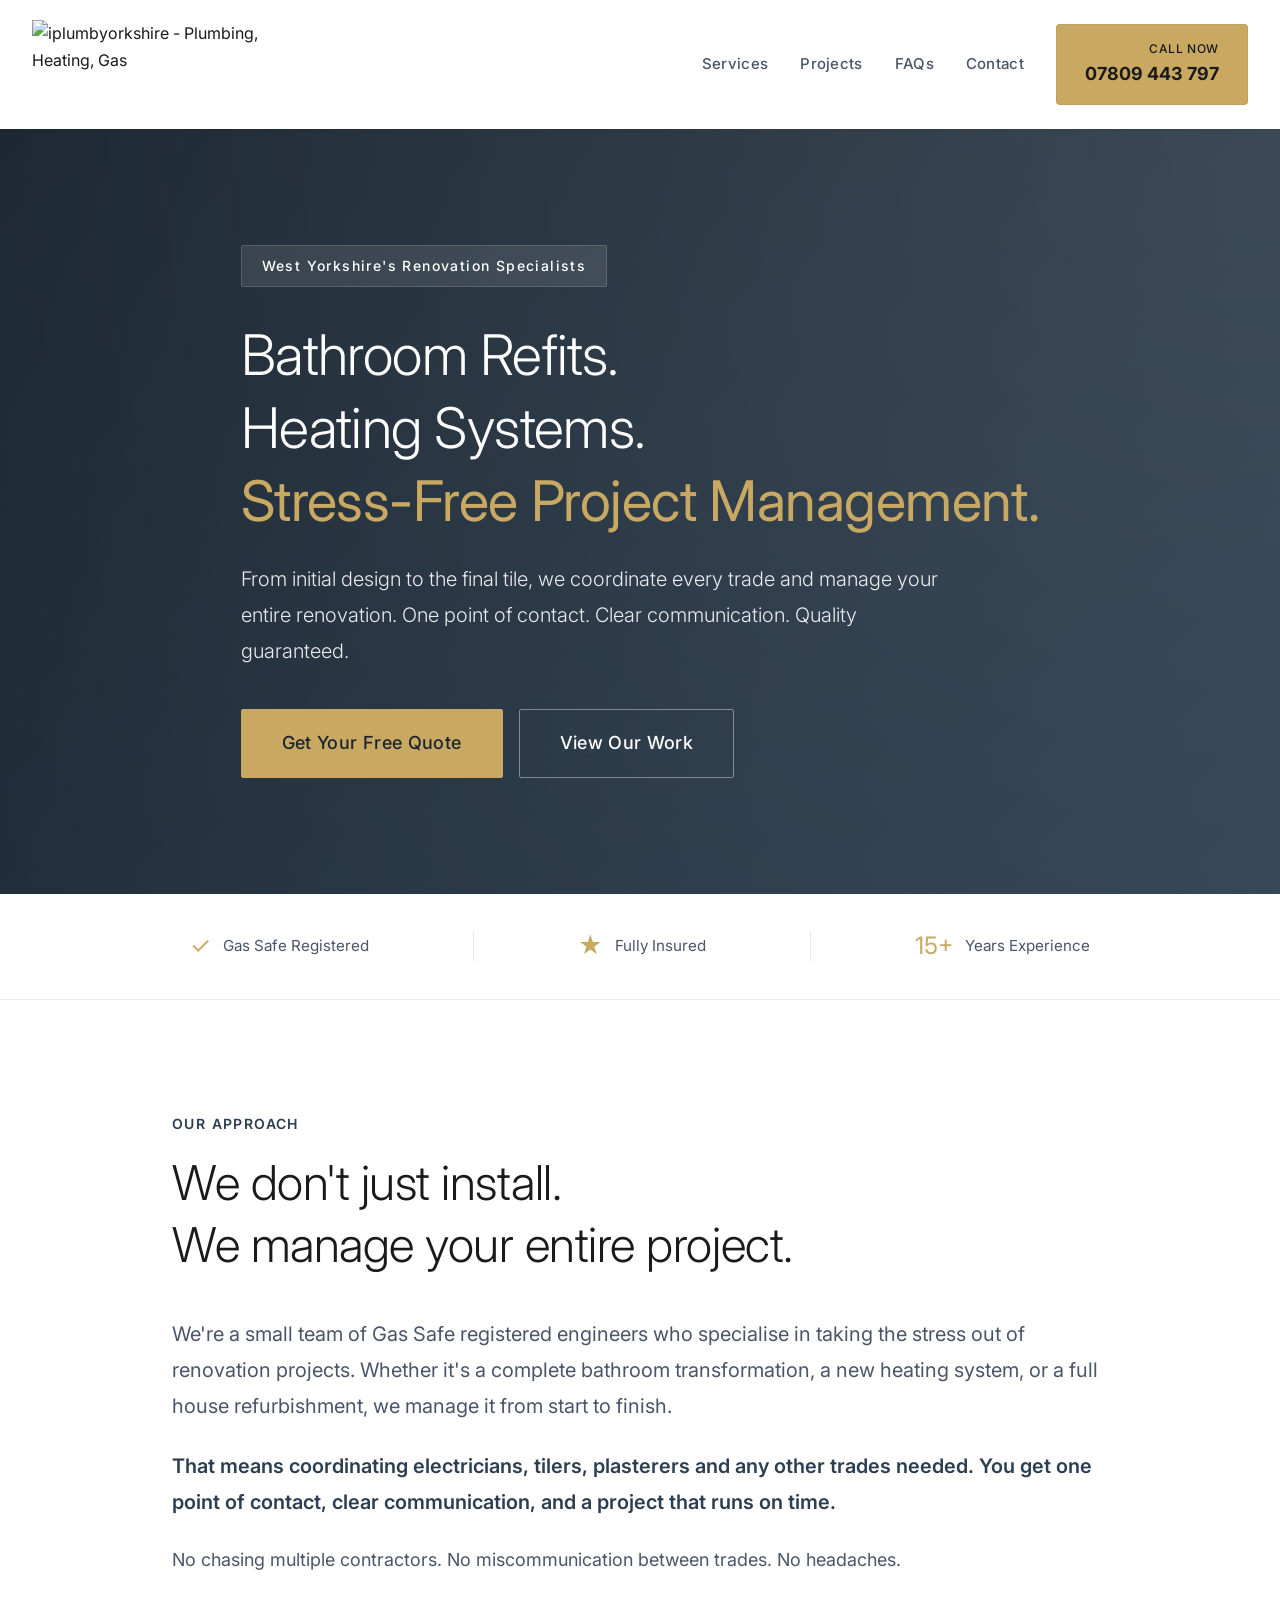
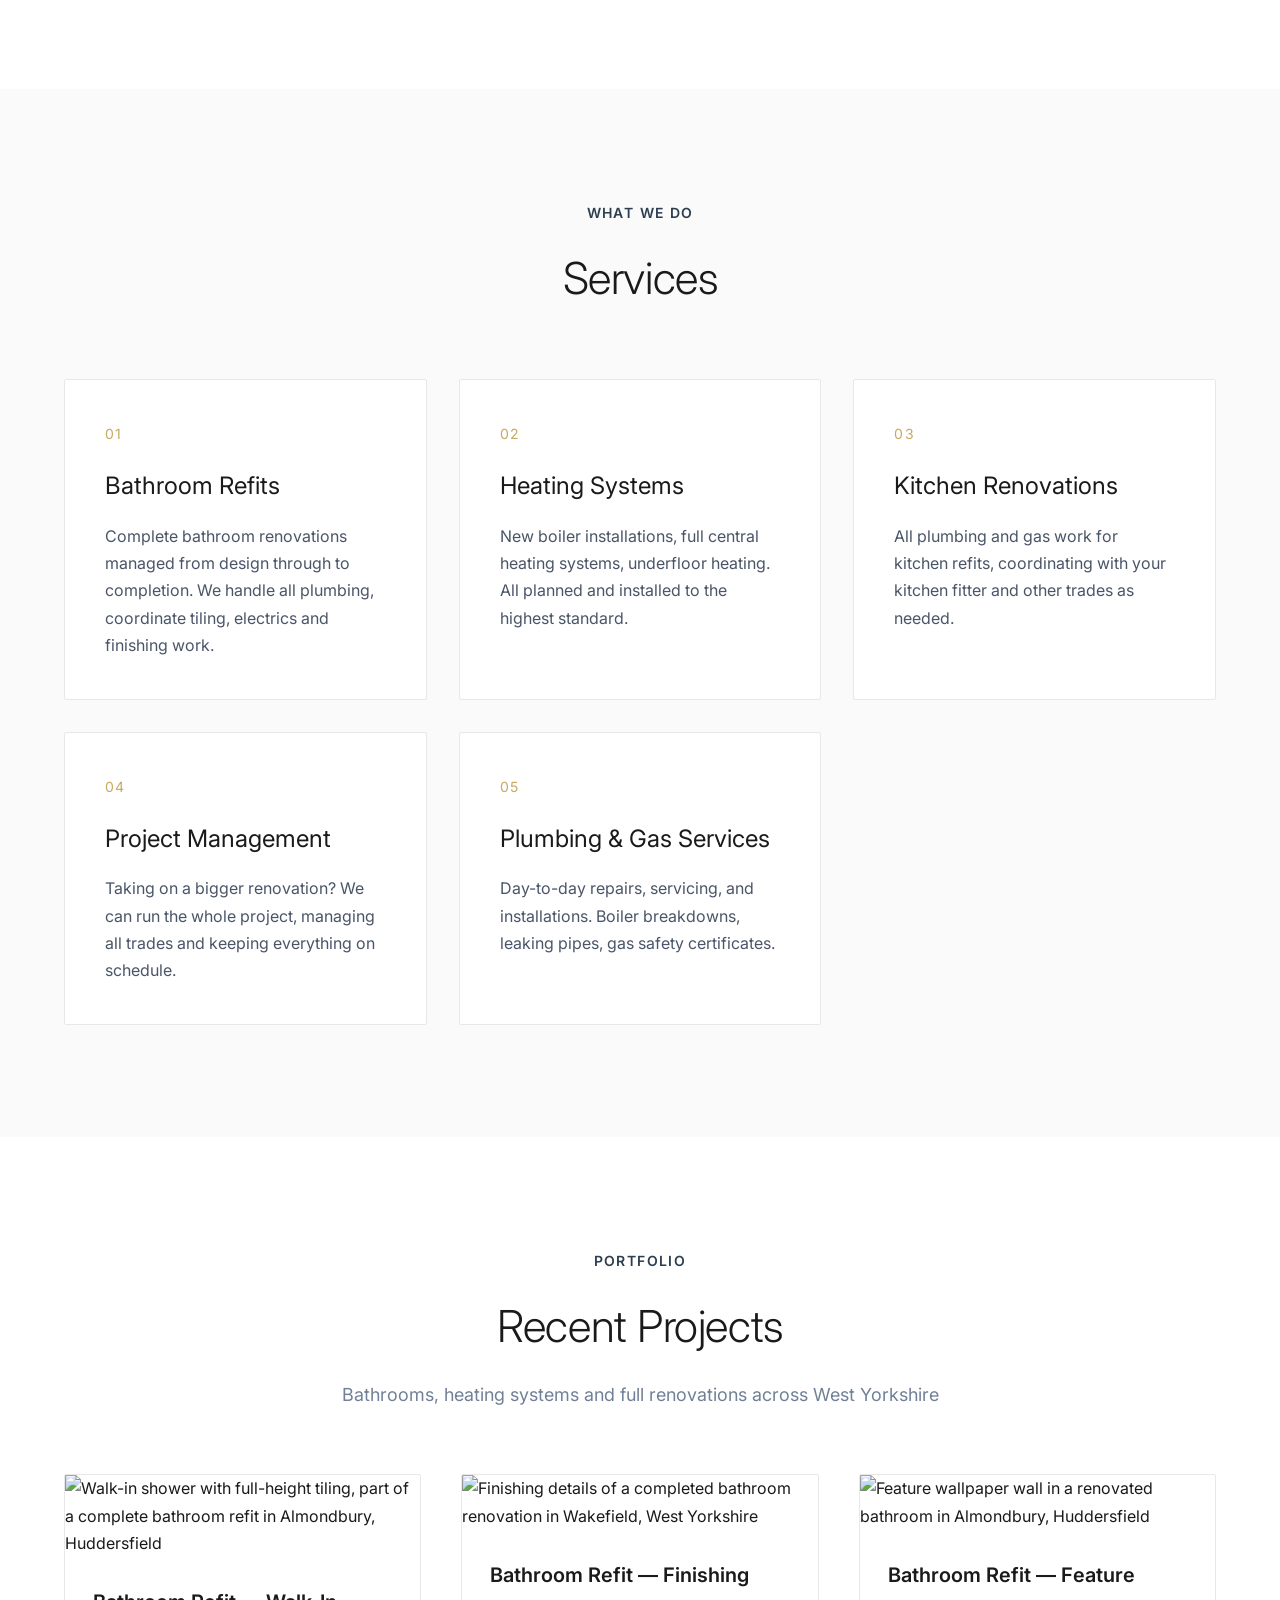
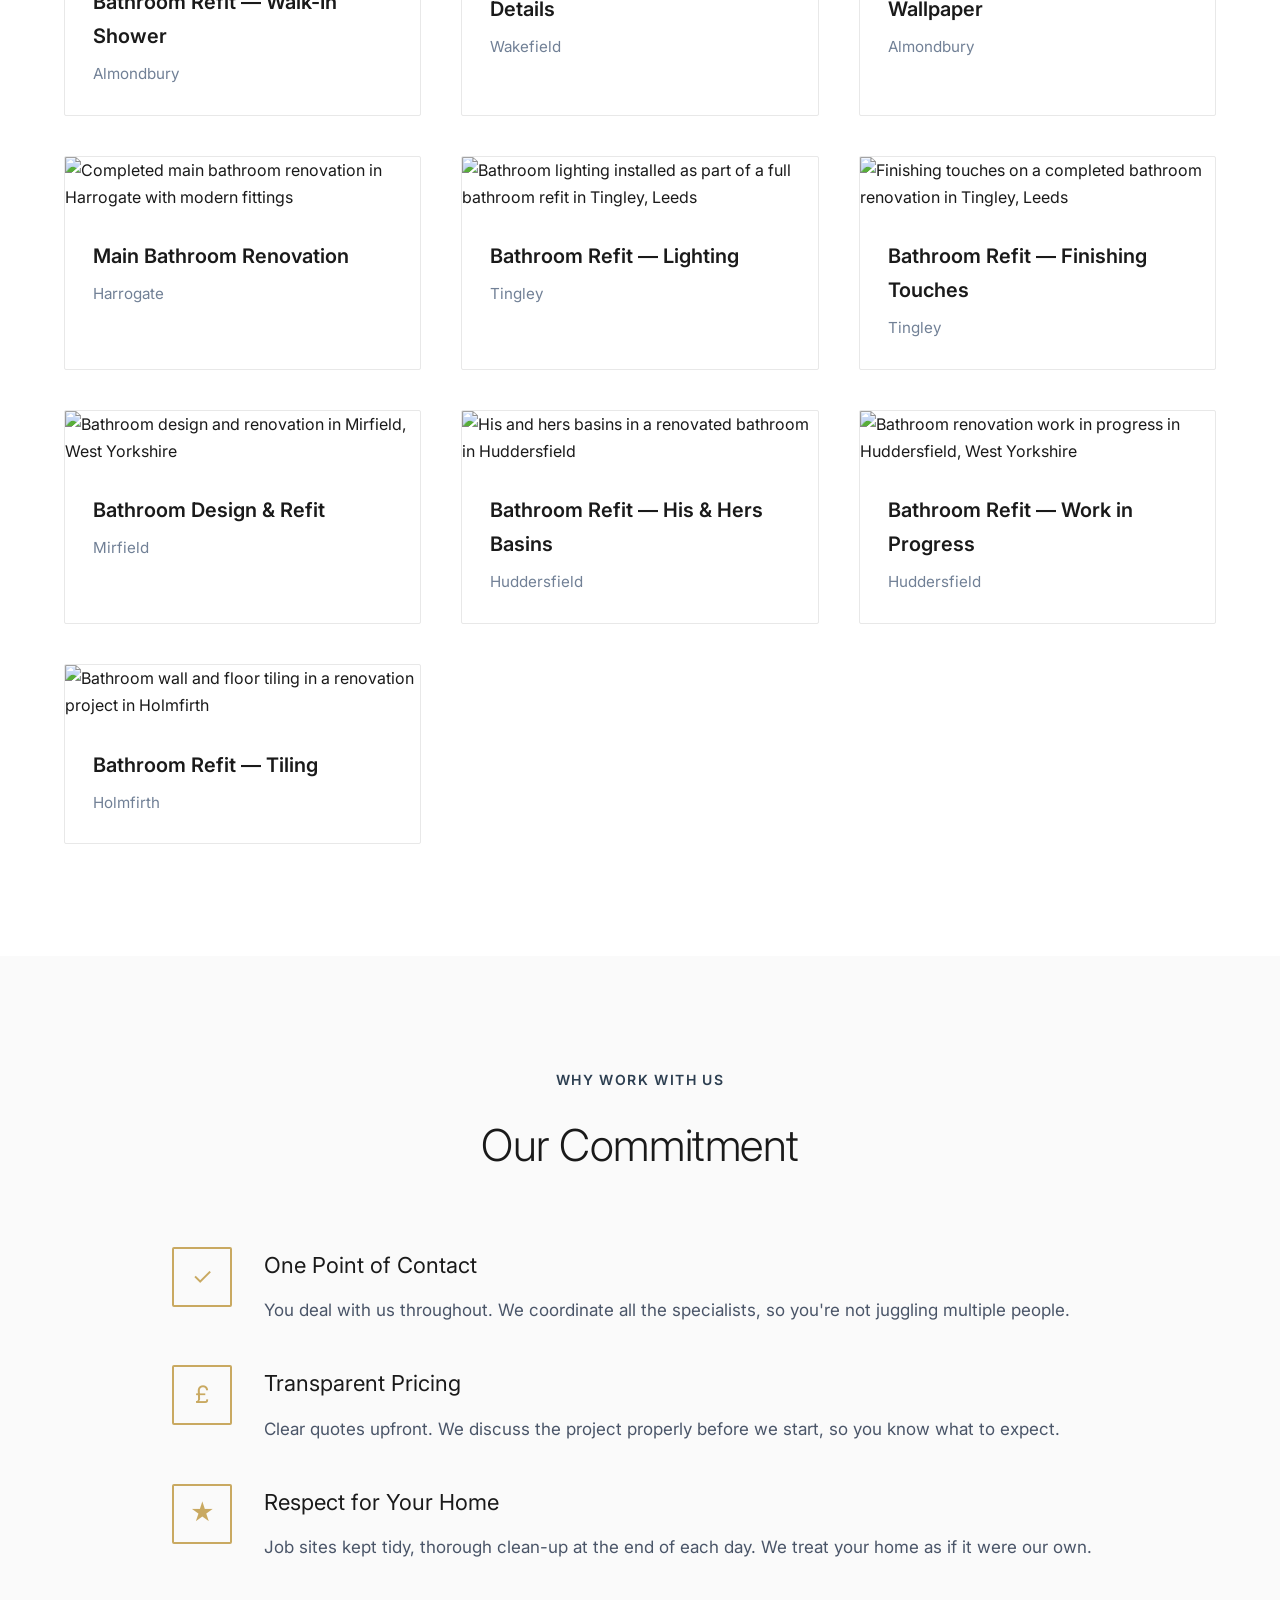
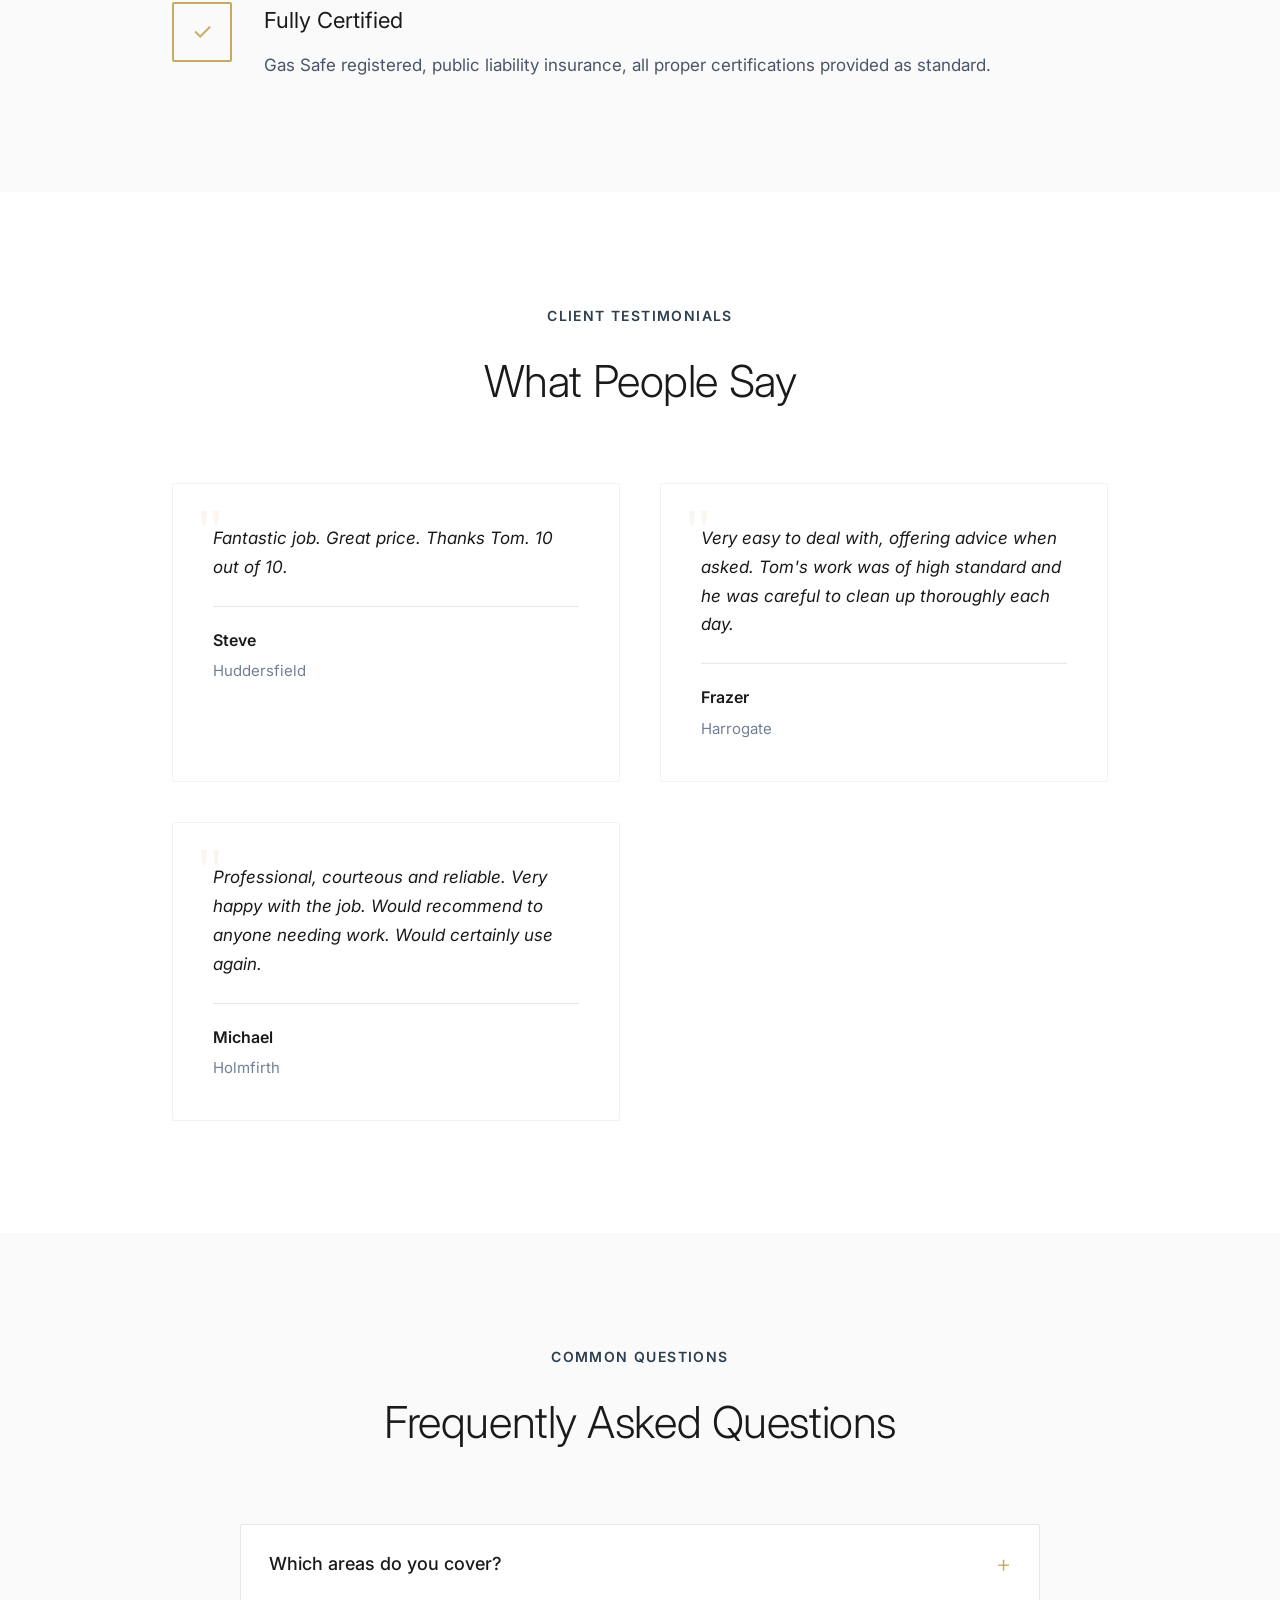
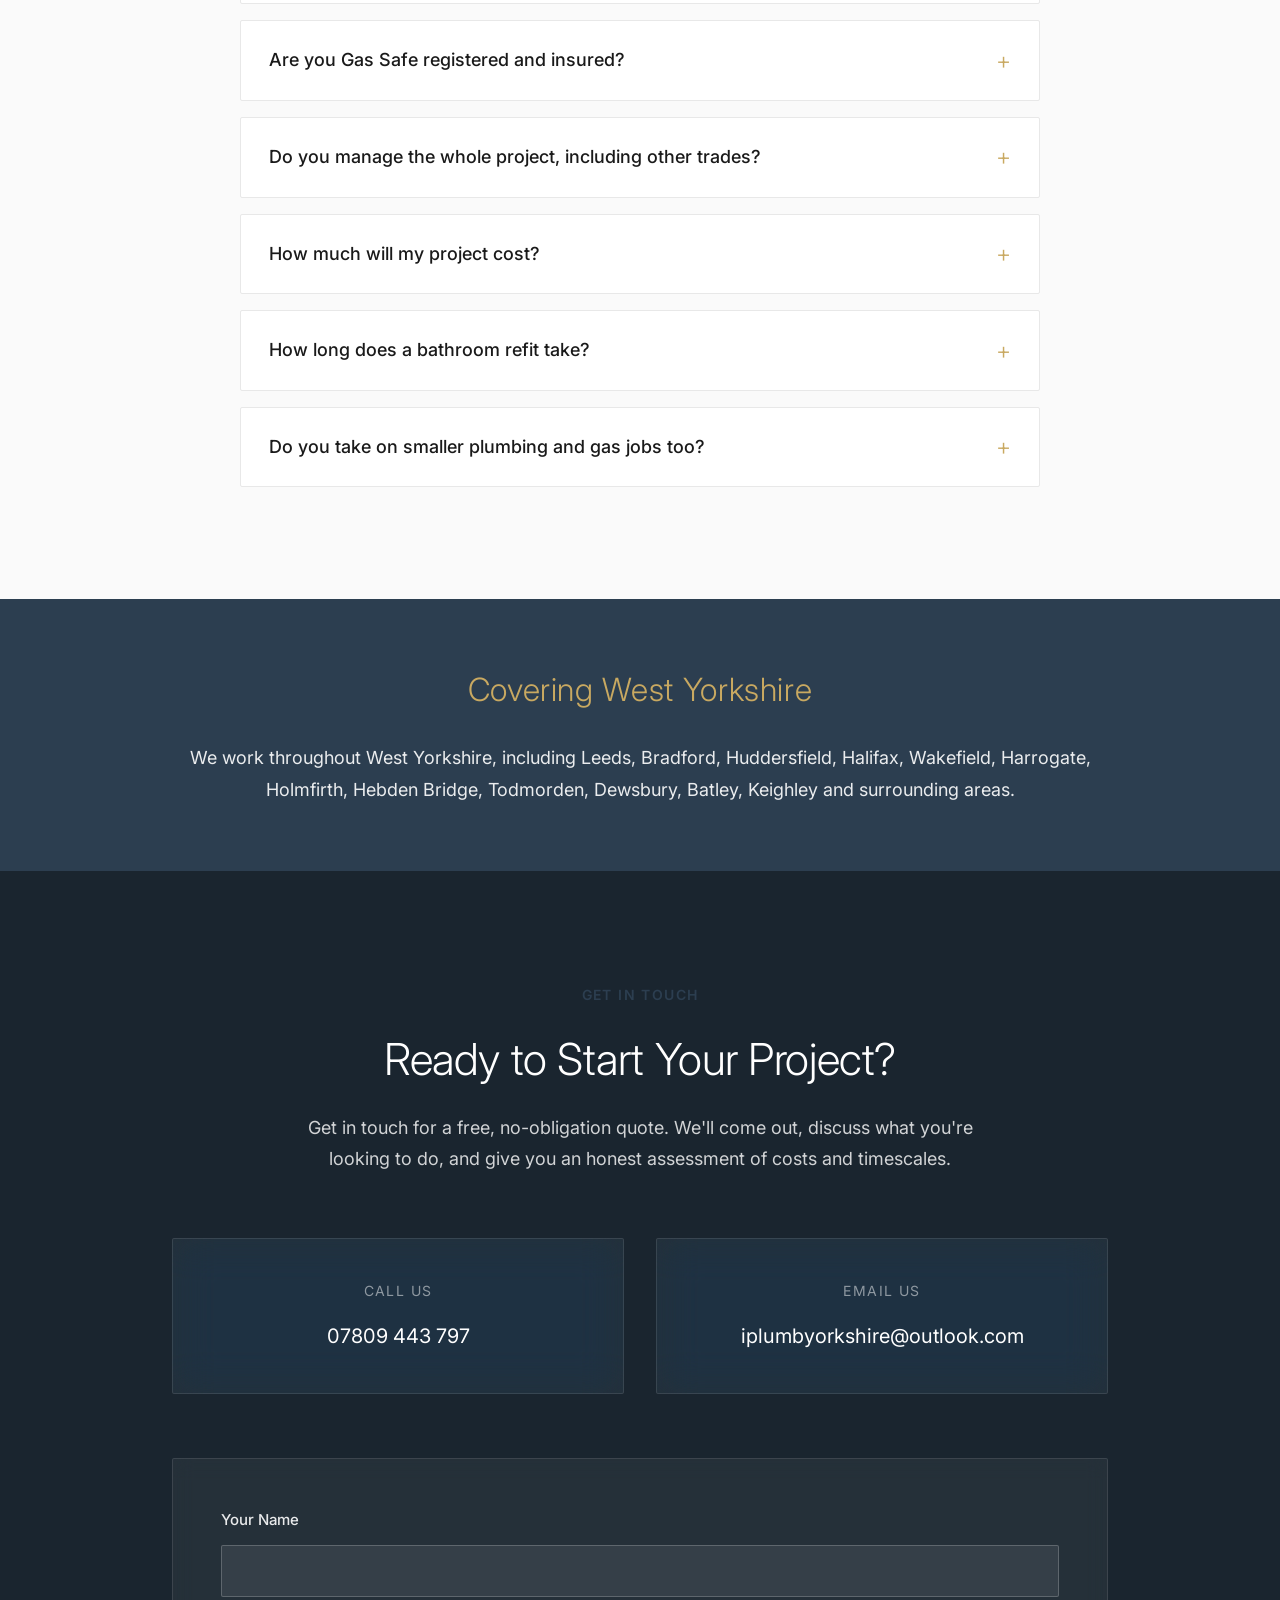
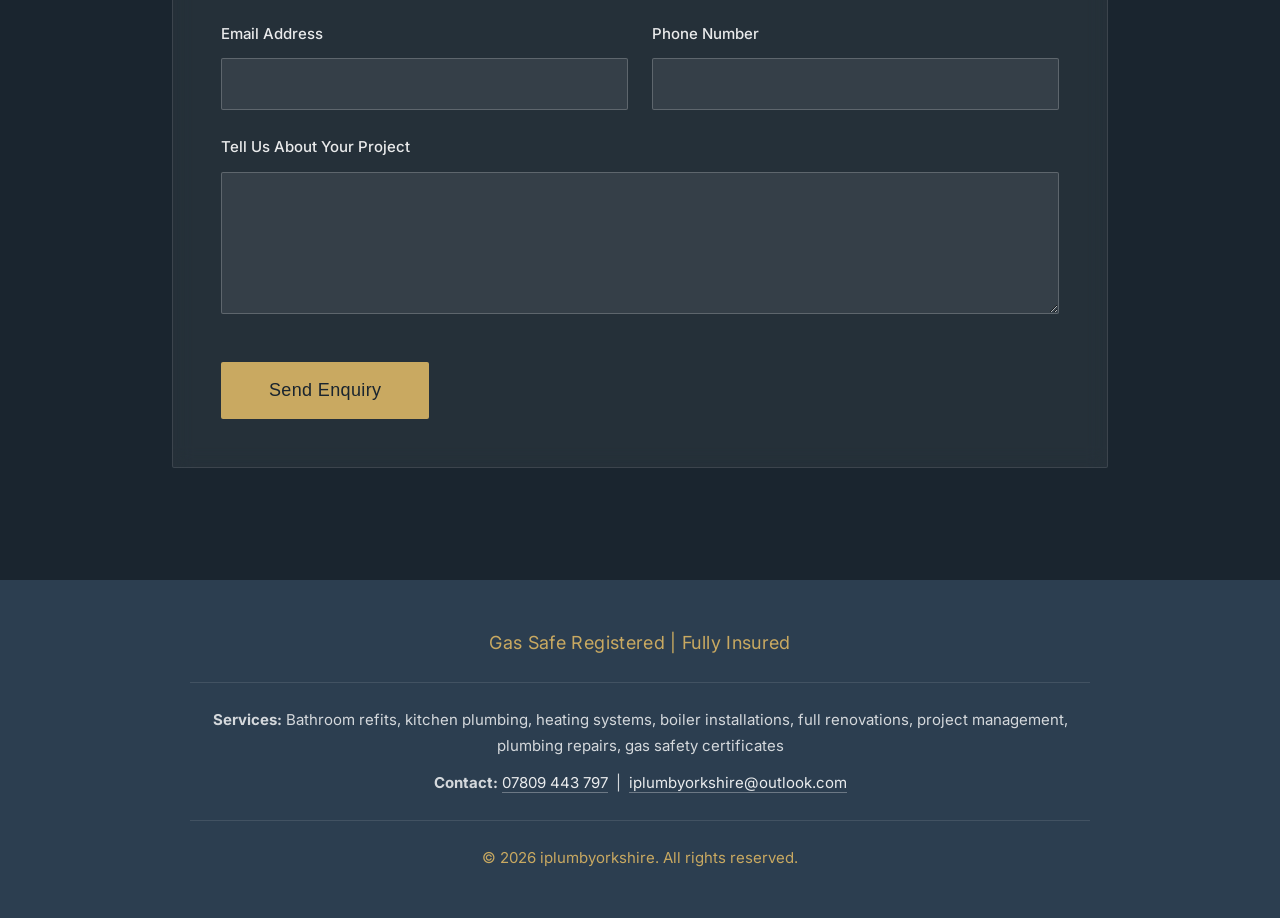
==== index.html @ c1c86199 "Optimise GEO and improve UI/UX accessibility - Add LocalBusiness (Plumber) and FAQPage JSON-LD struc" ====
<!DOCTYPE html>
<html lang="en-GB">
<head>
    <meta charset="UTF-8">
    <meta name="viewport" content="width=device-width, initial-scale=1.0">
    <title>iplumbyorkshire - Bathroom Refits & Renovation Projects | West Yorkshire</title>
    <meta name="description" content="Professional bathroom refits and renovation projects across West Yorkshire. Full project management from Gas Safe registered engineers. Serving Leeds, Bradford, Huddersfield, Halifax and surrounding areas.">
    <link rel="canonical" href="https://iplumbyorkshire.co.uk/">
    <meta name="geo.region" content="GB-WYK">
    <meta name="geo.placename" content="West Yorkshire">
    <meta name="theme-color" content="#1a252f">

    <!-- Open Graph / social sharing -->
    <meta property="og:type" content="website">
    <meta property="og:site_name" content="iplumbyorkshire">
    <meta property="og:title" content="iplumbyorkshire - Bathroom Refits & Renovation Projects | West Yorkshire">
    <meta property="og:description" content="Professional bathroom refits and renovation projects across West Yorkshire. Full project management from Gas Safe registered engineers.">
    <meta property="og:url" content="https://iplumbyorkshire.co.uk/">
    <meta property="og:image" content="https://iplumbyorkshire.co.uk/gallery/Bathroom-Harrogate-Main.jpg">
    <meta property="og:locale" content="en_GB">
    <meta name="twitter:card" content="summary_large_image">
    <meta name="twitter:title" content="iplumbyorkshire - Bathroom Refits & Renovation Projects | West Yorkshire">
    <meta name="twitter:description" content="Professional bathroom refits and renovation projects across West Yorkshire. Full project management from Gas Safe registered engineers.">
    <meta name="twitter:image" content="https://iplumbyorkshire.co.uk/gallery/Bathroom-Harrogate-Main.jpg">

    <link rel="icon" type="image/png" href="logo.png">
    <link rel="preconnect" href="https://fonts.googleapis.com">
    <link rel="preconnect" href="https://fonts.gstatic.com" crossorigin>
    <link href="https://fonts.googleapis.com/css2?family=Inter:wght@300;400;500;600;700&display=swap" rel="stylesheet">
    <link rel="stylesheet" href="styles.css">

    <!-- Structured data: local business -->
    <script type="application/ld+json">
    {
        "@context": "https://schema.org",
        "@type": "Plumber",
        "@id": "https://iplumbyorkshire.co.uk/#business",
        "name": "iplumbyorkshire",
        "url": "https://iplumbyorkshire.co.uk/",
        "logo": "https://iplumbyorkshire.co.uk/logo.png",
        "image": "https://iplumbyorkshire.co.uk/gallery/Bathroom-Harrogate-Main.jpg",
        "description": "A small team of Gas Safe registered engineers specialising in bathroom refits, heating systems and fully managed renovation projects across West Yorkshire. One point of contact, clear communication, and coordination of all trades from start to finish.",
        "telephone": "+447809443797",
        "email": "iplumbyorkshire@outlook.com",
        "address": {
            "@type": "PostalAddress",
            "addressRegion": "West Yorkshire",
            "addressCountry": "GB"
        },
        "areaServed": [
            {"@type": "Place", "name": "Leeds"},
            {"@type": "Place", "name": "Bradford"},
            {"@type": "Place", "name": "Huddersfield"},
            {"@type": "Place", "name": "Halifax"},
            {"@type": "Place", "name": "Wakefield"},
            {"@type": "Place", "name": "Harrogate"},
            {"@type": "Place", "name": "Holmfirth"},
            {"@type": "Place", "name": "Hebden Bridge"},
            {"@type": "Place", "name": "Todmorden"},
            {"@type": "Place", "name": "Dewsbury"},
            {"@type": "Place", "name": "Batley"},
            {"@type": "Place", "name": "Keighley"}
        ],
        "hasOfferCatalog": {
            "@type": "OfferCatalog",
            "name": "Plumbing, Heating & Renovation Services",
            "itemListElement": [
                {
                    "@type": "Offer",
                    "itemOffered": {
                        "@type": "Service",
                        "name": "Bathroom Refits",
                        "description": "Complete bathroom renovations managed from design through to completion, including all plumbing, with tiling, electrics and finishing work coordinated."
                    }
                },
                {
                    "@type": "Offer",
                    "itemOffered": {
                        "@type": "Service",
                        "name": "Heating Systems",
                        "description": "New boiler installations, full central heating systems and underfloor heating, planned and installed to the highest standard."
                    }
                },
                {
                    "@type": "Offer",
                    "itemOffered": {
                        "@type": "Service",
                        "name": "Kitchen Renovations",
                        "description": "All plumbing and gas work for kitchen refits, coordinating with kitchen fitters and other trades as needed."
                    }
                },
                {
                    "@type": "Offer",
                    "itemOffered": {
                        "@type": "Service",
                        "name": "Project Management",
                        "description": "Full renovation project management, running all trades and keeping everything on schedule."
                    }
                },
                {
                    "@type": "Offer",
                    "itemOffered": {
                        "@type": "Service",
                        "name": "Plumbing & Gas Services",
                        "description": "Day-to-day repairs, servicing and installations including boiler breakdowns, leaking pipes and gas safety certificates."
                    }
                }
            ]
        },
        "review": [
            {
                "@type": "Review",
                "author": {"@type": "Person", "name": "Steve"},
                "reviewBody": "Fantastic job. Great price. Thanks Tom. 10 out of 10."
            },
            {
                "@type": "Review",
                "author": {"@type": "Person", "name": "Frazer"},
                "reviewBody": "Very easy to deal with, offering advice when asked. Tom's work was of high standard and he was careful to clean up thoroughly each day."
            },
            {
                "@type": "Review",
                "author": {"@type": "Person", "name": "Michael"},
                "reviewBody": "Professional, courteous and reliable. Very happy with the job. Would recommend to anyone needing work. Would certainly use again."
            }
        ]
    }
    </script>

    <!-- Structured data: FAQs -->
    <script type="application/ld+json">
    {
        "@context": "https://schema.org",
        "@type": "FAQPage",
        "mainEntity": [
            {
                "@type": "Question",
                "name": "Which areas do you cover?",
                "acceptedAnswer": {
                    "@type": "Answer",
                    "text": "We work throughout West Yorkshire, including Leeds, Bradford, Huddersfield, Halifax, Wakefield, Harrogate, Holmfirth, Hebden Bridge, Todmorden, Dewsbury, Batley, Keighley and surrounding areas."
                }
            },
            {
                "@type": "Question",
                "name": "Are you Gas Safe registered and insured?",
                "acceptedAnswer": {
                    "@type": "Answer",
                    "text": "Yes. We're Gas Safe registered with public liability insurance, and all proper certifications are provided as standard."
                }
            },
            {
                "@type": "Question",
                "name": "Do you manage the whole project, including other trades?",
                "acceptedAnswer": {
                    "@type": "Answer",
                    "text": "Yes. We coordinate electricians, tilers, plasterers and any other trades needed, so you get one point of contact and a project that runs on time. No chasing multiple contractors."
                }
            },
            {
                "@type": "Question",
                "name": "How much will my project cost?",
                "acceptedAnswer": {
                    "@type": "Answer",
                    "text": "Every project is different, so we come out, discuss what you're looking to do, and give you an honest assessment of costs and timescales. Quotes are free, clear and no-obligation."
                }
            },
            {
                "@type": "Question",
                "name": "How long does a bathroom refit take?",
                "acceptedAnswer": {
                    "@type": "Answer",
                    "text": "It depends on the size of the bathroom and the work involved. We'll give you an honest timescale with your quote, and because we coordinate all the trades ourselves, the project stays on schedule."
                }
            },
            {
                "@type": "Question",
                "name": "Do you take on smaller plumbing and gas jobs too?",
                "acceptedAnswer": {
                    "@type": "Answer",
                    "text": "Yes. Alongside full renovations we handle day-to-day repairs, servicing and installations — boiler breakdowns, leaking pipes and gas safety certificates."
                }
            }
        ]
    }
    </script>
</head>
<body>

    <a href="#main" class="skip-link">Skip to main content</a>

    <!-- Header -->
    <header class="header-main">
        <div class="header-container">
            <img src="logo.png" alt="iplumbyorkshire - Plumbing, Heating, Gas" class="logo" width="280" height="89">
            <nav class="header-nav" aria-label="Main navigation">
                <a href="#services" class="header-nav-link">Services</a>
                <a href="#projects" class="header-nav-link">Projects</a>
                <a href="#faqs" class="header-nav-link">FAQs</a>
                <a href="#contact" class="header-nav-link">Contact</a>
            </nav>
            <a href="tel:07809443797" class="btn-header">
                <span class="btn-header-text">Call Now</span>
                <span class="btn-header-number">07809 443 797</span>
            </a>
        </div>
    </header>

    <main id="main">

    <!-- Hero Section -->
    <section class="hero">
        <div class="hero-overlay"></div>
        <div class="hero-content">
            <div class="hero-badge">West Yorkshire's Renovation Specialists</div>
            <h1 class="hero-title">
                Bathroom Refits.<br>
                Heating Systems.<br>
                <span class="hero-title-accent">Stress-Free Project Management.</span>
            </h1>
            <p class="hero-subtitle">
                From initial design to the final tile, we coordinate every trade and manage your entire renovation. One point of contact. Clear communication. Quality guaranteed.
            </p>
            <div class="hero-cta">
                <a href="tel:07809443797" class="btn-primary-large">
                    Get Your Free Quote
                </a>
                <a href="#projects" class="btn-secondary-large">
                    View Our Work
                </a>
            </div>
        </div>
    </section>

    <!-- Trust Bar -->
    <section class="trust-bar" aria-label="Credentials">
        <div class="trust-container">
            <div class="trust-item">
                <div class="trust-icon" aria-hidden="true">✓</div>
                <div class="trust-text">Gas Safe Registered</div>
            </div>
            <div class="trust-divider"></div>
            <div class="trust-item">
                <div class="trust-icon" aria-hidden="true">★</div>
                <div class="trust-text">Fully Insured</div>
            </div>
            <div class="trust-divider"></div>
            <div class="trust-item">
                <div class="trust-icon" aria-hidden="true">15+</div>
                <div class="trust-text">Years Experience</div>
            </div>
        </div>
    </section>

    <!-- Intro Section -->
    <section class="section-intro">
        <div class="container-narrow">
            <div class="section-eyebrow">Our Approach</div>
            <h2 class="section-title-large">
                We don't just install.<br>We manage your entire project.
            </h2>
            <div class="intro-content">
                <p class="intro-text-large">We're a small team of Gas Safe registered engineers who specialise in taking the stress out of renovation projects. Whether it's a complete bathroom transformation, a new heating system, or a full house refurbishment, we manage it from start to finish.</p>

                <p class="intro-text-emphasis">That means coordinating electricians, tilers, plasterers and any other trades needed. You get one point of contact, clear communication, and a project that runs on time.</p>

                <p class="intro-text">No chasing multiple contractors. No miscommunication between trades. No headaches.</p>
            </div>
        </div>
    </section>

    <!-- Services Section -->
    <section id="services" class="section-services">
        <div class="container-wide">
            <div class="section-eyebrow-center">What We Do</div>
            <h2 class="section-title-center">Services</h2>

            <div class="services-grid">
                <div class="service-card-large">
                    <div class="service-number">01</div>
                    <h3 class="service-title">Bathroom Refits</h3>
                    <p class="service-description">Complete bathroom renovations managed from design through to completion. We handle all plumbing, coordinate tiling, electrics and finishing work.</p>
                </div>

                <div class="service-card-large">
                    <div class="service-number">02</div>
                    <h3 class="service-title">Heating Systems</h3>
                    <p class="service-description">New boiler installations, full central heating systems, underfloor heating. All planned and installed to the highest standard.</p>
                </div>

                <div class="service-card-large">
                    <div class="service-number">03</div>
                    <h3 class="service-title">Kitchen Renovations</h3>
                    <p class="service-description">All plumbing and gas work for kitchen refits, coordinating with your kitchen fitter and other trades as needed.</p>
                </div>

                <div class="service-card-large">
                    <div class="service-number">04</div>
                    <h3 class="service-title">Project Management</h3>
                    <p class="service-description">Taking on a bigger renovation? We can run the whole project, managing all trades and keeping everything on schedule.</p>
                </div>

                <div class="service-card-large">
                    <div class="service-number">05</div>
                    <h3 class="service-title">Plumbing & Gas Services</h3>
                    <p class="service-description">Day-to-day repairs, servicing, and installations. Boiler breakdowns, leaking pipes, gas safety certificates.</p>
                </div>
            </div>
        </div>
    </section>

    <!-- Projects Gallery -->
    <section id="projects" class="section-projects">
        <div class="container-wide">
            <div class="section-eyebrow-center">Portfolio</div>
            <h2 class="section-title-center">Recent Projects</h2>
            <p class="section-subtitle">Bathrooms, heating systems and full renovations across West Yorkshire</p>

            <div class="projects-grid">
                <figure class="project-card">
                    <img src="gallery/Bathroom-Almondbury-Shower.jpg" alt="Walk-in shower with full-height tiling, part of a complete bathroom refit in Almondbury, Huddersfield" class="project-image" loading="lazy" width="768" height="1024">
                    <figcaption class="project-info">
                        <h3 class="project-title">Bathroom Refit — Walk-In Shower</h3>
                        <p class="project-location">Almondbury</p>
                    </figcaption>
                </figure>
                <figure class="project-card">
                    <img src="gallery/Bathroom-Wakefield-Details.jpg" alt="Finishing details of a completed bathroom renovation in Wakefield, West Yorkshire" class="project-image" loading="lazy" width="1200" height="1600">
                    <figcaption class="project-info">
                        <h3 class="project-title">Bathroom Refit — Finishing Details</h3>
                        <p class="project-location">Wakefield</p>
                    </figcaption>
                </figure>
                <figure class="project-card">
                    <img src="gallery/Bathroom-Almondbury-Wallpaper.jpg" alt="Feature wallpaper wall in a renovated bathroom in Almondbury, Huddersfield" class="project-image" loading="lazy" width="768" height="1024">
                    <figcaption class="project-info">
                        <h3 class="project-title">Bathroom Refit — Feature Wallpaper</h3>
                        <p class="project-location">Almondbury</p>
                    </figcaption>
                </figure>
                <figure class="project-card">
                    <img src="gallery/Bathroom-Harrogate-Main.jpg" alt="Completed main bathroom renovation in Harrogate with modern fittings" class="project-image" loading="lazy" width="768" height="1024">
                    <figcaption class="project-info">
                        <h3 class="project-title">Main Bathroom Renovation</h3>
                        <p class="project-location">Harrogate</p>
                    </figcaption>
                </figure>
                <figure class="project-card">
                    <img src="gallery/Bathroom-Tingley-Lighting.jpg" alt="Bathroom lighting installed as part of a full bathroom refit in Tingley, Leeds" class="project-image" loading="lazy" width="576" height="1024">
                    <figcaption class="project-info">
                        <h3 class="project-title">Bathroom Refit — Lighting</h3>
                        <p class="project-location">Tingley</p>
                    </figcaption>
                </figure>
                <figure class="project-card">
                    <img src="gallery/Bathroom-Tingley-Touches.jpg" alt="Finishing touches on a completed bathroom renovation in Tingley, Leeds" class="project-image" loading="lazy" width="1600" height="1200">
                    <figcaption class="project-info">
                        <h3 class="project-title">Bathroom Refit — Finishing Touches</h3>
                        <p class="project-location">Tingley</p>
                    </figcaption>
                </figure>
                <figure class="project-card">
                    <img src="gallery/Bathroom-Mirfield-Design.jpg" alt="Bathroom design and renovation in Mirfield, West Yorkshire" class="project-image" loading="lazy" width="768" height="1024">
                    <figcaption class="project-info">
                        <h3 class="project-title">Bathroom Design & Refit</h3>
                        <p class="project-location">Mirfield</p>
                    </figcaption>
                </figure>
                <figure class="project-card">
                    <img src="gallery/Bathroom-Huddersfield-HisHers.jpg" alt="His and hers basins in a renovated bathroom in Huddersfield" class="project-image" loading="lazy" width="768" height="1024">
                    <figcaption class="project-info">
                        <h3 class="project-title">Bathroom Refit — His &amp; Hers Basins</h3>
                        <p class="project-location">Huddersfield</p>
                    </figcaption>
                </figure>
                <figure class="project-card">
                    <img src="gallery/Bathroom-Huddersfield-Work-in-Progress.jpg" alt="Bathroom renovation work in progress in Huddersfield, West Yorkshire" class="project-image" loading="lazy" width="768" height="1024">
                    <figcaption class="project-info">
                        <h3 class="project-title">Bathroom Refit — Work in Progress</h3>
                        <p class="project-location">Huddersfield</p>
                    </figcaption>
                </figure>
                <figure class="project-card">
                    <img src="gallery/Bathroom-Holmfirth-Tiling.jpg" alt="Bathroom wall and floor tiling in a renovation project in Holmfirth" class="project-image" loading="lazy" width="901" height="1600">
                    <figcaption class="project-info">
                        <h3 class="project-title">Bathroom Refit — Tiling</h3>
                        <p class="project-location">Holmfirth</p>
                    </figcaption>
                </figure>
            </div>
        </div>
    </section>

    <!-- Why Choose Us -->
    <section class="section-why">
        <div class="container-narrow">
            <div class="section-eyebrow-center">Why Work With Us</div>
            <h2 class="section-title-center">Our Commitment</h2>

            <div class="features-list">
                <div class="feature-item">
                    <div class="feature-icon-elegant" aria-hidden="true">✓</div>
                    <div class="feature-content">
                        <h3 class="feature-title">One Point of Contact</h3>
                        <p class="feature-text">You deal with us throughout. We coordinate all the specialists, so you're not juggling multiple people.</p>
                    </div>
                </div>

                <div class="feature-item">
                    <div class="feature-icon-elegant" aria-hidden="true">£</div>
                    <div class="feature-content">
                        <h3 class="feature-title">Transparent Pricing</h3>
                        <p class="feature-text">Clear quotes upfront. We discuss the project properly before we start, so you know what to expect.</p>
                    </div>
                </div>

                <div class="feature-item">
                    <div class="feature-icon-elegant" aria-hidden="true">★</div>
                    <div class="feature-content">
                        <h3 class="feature-title">Respect for Your Home</h3>
                        <p class="feature-text">Job sites kept tidy, thorough clean-up at the end of each day. We treat your home as if it were our own.</p>
                    </div>
                </div>

                <div class="feature-item">
                    <div class="feature-icon-elegant" aria-hidden="true">✓</div>
                    <div class="feature-content">
                        <h3 class="feature-title">Fully Certified</h3>
                        <p class="feature-text">Gas Safe registered, public liability insurance, all proper certifications provided as standard.</p>
                    </div>
                </div>
            </div>
        </div>
    </section>

    <!-- Testimonials -->
    <section class="section-testimonials">
        <div class="container-narrow">
            <div class="section-eyebrow-center">Client Testimonials</div>
            <h2 class="section-title-center">What People Say</h2>

            <div class="testimonials-grid">
                <blockquote class="testimonial-card-elegant">
                    <div class="testimonial-quote" aria-hidden="true">"</div>
                    <p class="testimonial-text">Fantastic job. Great price. Thanks Tom. 10 out of 10.</p>
                    <footer class="testimonial-author">
                        <p class="testimonial-name">Steve</p>
                        <p class="testimonial-location">Huddersfield</p>
                    </footer>
                </blockquote>

                <blockquote class="testimonial-card-elegant">
                    <div class="testimonial-quote" aria-hidden="true">"</div>
                    <p class="testimonial-text">Very easy to deal with, offering advice when asked. Tom's work was of high standard and he was careful to clean up thoroughly each day.</p>
                    <footer class="testimonial-author">
                        <p class="testimonial-name">Frazer</p>
                        <p class="testimonial-location">Harrogate</p>
                    </footer>
                </blockquote>

                <blockquote class="testimonial-card-elegant">
                    <div class="testimonial-quote" aria-hidden="true">"</div>
                    <p class="testimonial-text">Professional, courteous and reliable. Very happy with the job. Would recommend to anyone needing work. Would certainly use again.</p>
                    <footer class="testimonial-author">
                        <p class="testimonial-name">Michael</p>
                        <p class="testimonial-location">Holmfirth</p>
                    </footer>
                </blockquote>
            </div>
        </div>
    </section>

    <!-- FAQs -->
    <section id="faqs" class="section-faqs">
        <div class="container-narrow">
            <div class="section-eyebrow-center">Common Questions</div>
            <h2 class="section-title-center">Frequently Asked Questions</h2>

            <div class="faqs-list">
                <details class="faq-item">
                    <summary class="faq-question">Which areas do you cover?</summary>
                    <p class="faq-answer">We work throughout West Yorkshire, including Leeds, Bradford, Huddersfield, Halifax, Wakefield, Harrogate, Holmfirth, Hebden Bridge, Todmorden, Dewsbury, Batley, Keighley and surrounding areas.</p>
                </details>

                <details class="faq-item">
                    <summary class="faq-question">Are you Gas Safe registered and insured?</summary>
                    <p class="faq-answer">Yes. We're Gas Safe registered with public liability insurance, and all proper certifications are provided as standard.</p>
                </details>

                <details class="faq-item">
                    <summary class="faq-question">Do you manage the whole project, including other trades?</summary>
                    <p class="faq-answer">Yes. We coordinate electricians, tilers, plasterers and any other trades needed, so you get one point of contact and a project that runs on time. No chasing multiple contractors.</p>
                </details>

                <details class="faq-item">
                    <summary class="faq-question">How much will my project cost?</summary>
                    <p class="faq-answer">Every project is different, so we come out, discuss what you're looking to do, and give you an honest assessment of costs and timescales. Quotes are free, clear and no-obligation.</p>
                </details>

                <details class="faq-item">
                    <summary class="faq-question">How long does a bathroom refit take?</summary>
                    <p class="faq-answer">It depends on the size of the bathroom and the work involved. We'll give you an honest timescale with your quote, and because we coordinate all the trades ourselves, the project stays on schedule.</p>
                </details>

                <details class="faq-item">
                    <summary class="faq-question">Do you take on smaller plumbing and gas jobs too?</summary>
                    <p class="faq-answer">Yes. Alongside full renovations we handle day-to-day repairs, servicing and installations — boiler breakdowns, leaking pipes and gas safety certificates.</p>
                </details>
            </div>
        </div>
    </section>

    <!-- Service Areas -->
    <section class="section-areas">
        <div class="container-narrow">
            <h3 class="areas-title">Covering West Yorkshire</h3>
            <p class="areas-text">We work throughout West Yorkshire, including Leeds, Bradford, Huddersfield, Halifax, Wakefield, Harrogate, Holmfirth, Hebden Bridge, Todmorden, Dewsbury, Batley, Keighley and surrounding areas.</p>
        </div>
    </section>

    <!-- Contact Section -->
    <section id="contact" class="section-contact">
        <div class="container-narrow">
            <div class="section-eyebrow-center">Get In Touch</div>
            <h2 class="section-title-center-light">Ready to Start Your Project?</h2>
            <p class="contact-intro">Get in touch for a free, no-obligation quote. We'll come out, discuss what you're looking to do, and give you an honest assessment of costs and timescales.</p>

            <div class="contact-methods">
                <a href="tel:07809443797" class="contact-method-card">
                    <div class="contact-method-label">Call Us</div>
                    <div class="contact-method-value">07809 443 797</div>
                </a>

                <a href="mailto:iplumbyorkshire@outlook.com" class="contact-method-card">
                    <div class="contact-method-label">Email Us</div>
                    <div class="contact-method-value">iplumbyorkshire@outlook.com</div>
                </a>
            </div>

            <form action="https://api.web3forms.com/submit" method="POST" class="contact-form-elegant">
                <input type="hidden" name="access_key" value="ae6811e3-d96d-4169-96f2-d9c37d9c2053">
                <input type="hidden" name="subject" value="New Project Enquiry from iplumbyorkshire.co.uk">
                <input type="hidden" name="from_name" value="iplumbyorkshire Website">
                <input type="checkbox" name="botcheck" class="form-honeypot" tabindex="-1" autocomplete="off" aria-hidden="true">
                <div class="form-group">
                    <label for="name" class="form-label">Your Name</label>
                    <input type="text" id="name" name="name" required autocomplete="name" class="form-input-elegant">
                </div>
                <div class="form-row">
                    <div class="form-group">
                        <label for="email" class="form-label">Email Address</label>
                        <input type="email" id="email" name="email" required autocomplete="email" class="form-input-elegant">
                    </div>
                    <div class="form-group">
                        <label for="phone" class="form-label">Phone Number</label>
                        <input type="tel" id="phone" name="phone" required autocomplete="tel" class="form-input-elegant">
                    </div>
                </div>
                <div class="form-group">
                    <label for="message" class="form-label">Tell Us About Your Project</label>
                    <textarea id="message" name="message" required rows="6" class="form-input-elegant"></textarea>
                </div>
                <button type="submit" class="btn-form-submit">
                    Send Enquiry
                </button>
            </form>
        </div>
    </section>

    </main>

    <!-- Footer -->
    <footer class="footer">
        <div class="footer-container">
            <div class="footer-badge">Gas Safe Registered | Fully Insured</div>
            <div class="footer-divider"></div>
            <p class="footer-text"><strong>Services:</strong> Bathroom refits, kitchen plumbing, heating systems, boiler installations, full renovations, project management, plumbing repairs, gas safety certificates</p>
            <p class="footer-text"><strong>Contact:</strong> <a href="tel:07809443797" class="footer-link">07809 443 797</a> &nbsp;|&nbsp; <a href="mailto:iplumbyorkshire@outlook.com" class="footer-link">iplumbyorkshire@outlook.com</a></p>
            <div class="footer-divider"></div>
            <p class="footer-copyright">&copy; 2026 iplumbyorkshire. All rights reserved.</p>
        </div>
    </footer>

    <!-- Scroll Animation Script -->
    <script>
        // Scroll-triggered animations, skipped for users who prefer reduced motion
        document.addEventListener('DOMContentLoaded', () => {
            if (window.matchMedia('(prefers-reduced-motion: reduce)').matches) return;

            const observer = new IntersectionObserver((entries) => {
                entries.forEach(entry => {
                    if (entry.isIntersecting) {
                        entry.target.classList.add('visible');
                        observer.unobserve(entry.target);
                    }
                });
            }, {
                threshold: 0.1,
                rootMargin: '0px 0px -50px 0px'
            });

            document.querySelectorAll(
                '.service-card-large, .project-card, .testimonial-card-elegant, .feature-item, .faq-item'
            ).forEach(el => {
                el.classList.add('fade-in');
                observer.observe(el);
            });
        });
    </script>

</body>
</html>
---- styles.css ----
/* ========================================
   BRAND COLORS & VARIABLES
   ======================================== */

:root {
    --brand-blue: #2c3e50;
    --brand-blue-light: #4a5f7f;
    --brand-blue-dark: #1a252f;
    --brand-accent: #c9a961;
    --brand-accent-dark: #b89651;
    --text-dark: #1a1a1a;
    --text-medium: #4a5568;
    --text-light: #718096;
    --bg-light: #fafafa;
    --bg-white: #ffffff;
    --border-subtle: #e8e8e8;
}

* {
    margin: 0;
    padding: 0;
    box-sizing: border-box;
}

body {
    font-family: 'Inter', -apple-system, BlinkMacSystemFont, 'Segoe UI', sans-serif;
    color: var(--text-dark);
    line-height: 1.7;
    -webkit-font-smoothing: antialiased;
    -moz-osx-font-smoothing: grayscale;
    overflow-x: hidden;
}

/* Smooth scroll behavior */
html {
    scroll-behavior: smooth;
}

/* Anchored sections land below the sticky header */
section[id] {
    scroll-margin-top: 100px;
}

/* ========================================
   ACCESSIBILITY
   ======================================== */

.skip-link {
    position: absolute;
    left: -9999px;
    top: 0;
    z-index: 2000;
    background: var(--brand-blue-dark);
    color: white;
    padding: 0.75rem 1.5rem;
    text-decoration: none;
    border-radius: 0 0 4px 0;
}

.skip-link:focus {
    left: 0;
}

a:focus-visible,
button:focus-visible,
summary:focus-visible {
    outline: 3px solid var(--brand-accent);
    outline-offset: 2px;
}

@media (prefers-reduced-motion: reduce) {
    html {
        scroll-behavior: auto;
    }

    *,
    *::before,
    *::after {
        animation-duration: 0.01ms !important;
        transition-duration: 0.01ms !important;
    }
}

/* ========================================
   CONTAINERS
   ======================================== */

.container-wide {
    max-width: 1400px;
    margin: 0 auto;
    padding: 0 2rem;
}

.container-narrow {
    max-width: 1000px;
    margin: 0 auto;
    padding: 0 2rem;
}

/* ========================================
   HEADER
   ======================================== */

.header-main {
    background: rgba(255, 255, 255, 0.95);
    backdrop-filter: blur(20px);
    box-shadow: 0 1px 3px rgba(0, 0, 0, 0.05);
    position: sticky;
    top: 0;
    z-index: 1000;
    transition: all 0.3s cubic-bezier(0.4, 0, 0.2, 1);
}

.header-main:hover {
    box-shadow: 0 4px 12px rgba(0, 0, 0, 0.08);
}

.header-container {
    max-width: 1400px;
    margin: 0 auto;
    padding: 1.25rem 2rem;
    display: flex;
    justify-content: space-between;
    align-items: center;
    gap: 2rem;
}

.logo {
    width: 280px;
    height: auto;
    transition: opacity 0.3s ease;
}

.logo:hover {
    opacity: 0.85;
}

.header-nav {
    display: flex;
    gap: 2rem;
    margin-left: auto;
}

.header-nav-link {
    font-size: 0.9375rem;
    font-weight: 500;
    color: var(--text-medium);
    text-decoration: none;
    letter-spacing: 0.02em;
    padding: 0.25rem 0;
    border-bottom: 2px solid transparent;
    transition: color 0.3s ease, border-color 0.3s ease;
}

.header-nav-link:hover {
    color: var(--brand-blue);
    border-bottom-color: var(--brand-accent);
}

.btn-header {
    background: var(--brand-accent);
    padding: 0.875rem 1.75rem;
    border-radius: 4px;
    text-decoration: none;
    transition: all 0.3s cubic-bezier(0.4, 0, 0.2, 1);
    display: flex;
    flex-direction: column;
    align-items: flex-end;
    border: 1px solid rgba(0,0,0,0.05);
    position: relative;
    overflow: hidden;
}

.btn-header::before {
    content: '';
    position: absolute;
    top: 50%;
    left: 50%;
    width: 0;
    height: 0;
    border-radius: 50%;
    background: rgba(255, 255, 255, 0.2);
    transform: translate(-50%, -50%);
    transition: width 0.6s, height 0.6s;
}

.btn-header:hover::before {
    width: 300px;
    height: 300px;
}

.btn-header:hover {
    background: var(--brand-accent-dark);
    transform: translateY(-2px);
    box-shadow: 0 8px 20px rgba(201, 169, 97, 0.25);
}

.btn-header:active {
    transform: translateY(0);
    box-shadow: 0 2px 8px rgba(201, 169, 97, 0.2);
}

.btn-header-text {
    font-size: 0.75rem;
    font-weight: 500;
    color: var(--text-dark);
    text-transform: uppercase;
    letter-spacing: 0.05em;
}

.btn-header-number {
    font-size: 1.125rem;
    font-weight: 700;
    color: var(--text-dark);
}

/* ========================================
   HERO SECTION
   ======================================== */

.hero {
    background: linear-gradient(135deg, var(--brand-blue-dark) 0%, var(--brand-blue) 100%);
    position: relative;
    min-height: 85vh;
    display: flex;
    align-items: center;
    padding: 6rem 2rem;
    overflow: hidden;
}

.hero-overlay {
    position: absolute;
    top: 0;
    left: 0;
    right: 0;
    bottom: 0;
    background: radial-gradient(circle at top right, rgba(255,255,255,0.1), transparent);
}

.hero-content {
    max-width: 1000px;
    margin: 0 auto;
    position: relative;
    z-index: 10;
}

.hero-badge {
    display: inline-block;
    background: rgba(255, 255, 255, 0.1);
    backdrop-filter: blur(10px);
    padding: 0.5rem 1.25rem;
    border-radius: 2px;
    color: white;
    font-size: 0.875rem;
    font-weight: 500;
    letter-spacing: 0.1em;
    margin-bottom: 2rem;
    border: 1px solid rgba(255, 255, 255, 0.15);
}

.hero-title {
    font-size: 3.5rem;
    font-weight: 300;
    color: white;
    line-height: 1.3;
    margin-bottom: 1.5rem;
    letter-spacing: -0.01em;
}

.hero-title-accent {
    color: var(--brand-accent);
    font-weight: 400;
}

.hero-subtitle {
    font-size: 1.25rem;
    color: rgba(255, 255, 255, 0.9);
    line-height: 1.8;
    margin-bottom: 2.5rem;
    max-width: 700px;
    font-weight: 300;
}

.hero-cta {
    display: flex;
    gap: 1rem;
    flex-wrap: wrap;
}

.btn-primary-large {
    background: var(--brand-accent);
    color: var(--brand-blue-dark);
    padding: 1.125rem 2.5rem;
    border-radius: 2px;
    font-weight: 500;
    font-size: 1.125rem;
    text-decoration: none;
    transition: all 0.4s cubic-bezier(0.4, 0, 0.2, 1);
    border: 1px solid var(--brand-accent);
    letter-spacing: 0.02em;
    position: relative;
    overflow: hidden;
}

.btn-primary-large::after {
    content: '';
    position: absolute;
    top: 50%;
    left: 50%;
    width: 0;
    height: 0;
    background: rgba(255, 255, 255, 0.1);
    border-radius: 50%;
    transform: translate(-50%, -50%);
    transition: width 0.6s, height 0.6s;
}

.btn-primary-large:hover::after {
    width: 400px;
    height: 400px;
}

.btn-primary-large:hover {
    background: var(--brand-accent-dark);
    transform: translateY(-3px);
    box-shadow: 0 10px 30px rgba(201, 169, 97, 0.3);
}

.btn-primary-large:active {
    transform: translateY(-1px);
}

.btn-secondary-large {
    background: transparent;
    color: white;
    padding: 1.125rem 2.5rem;
    border-radius: 2px;
    font-weight: 500;
    font-size: 1.125rem;
    text-decoration: none;
    transition: all 0.4s cubic-bezier(0.4, 0, 0.2, 1);
    border: 1px solid rgba(255, 255, 255, 0.4);
    letter-spacing: 0.02em;
    position: relative;
    overflow: hidden;
    backdrop-filter: blur(10px);
}

.btn-secondary-large::before {
    content: '';
    position: absolute;
    top: 0;
    left: 0;
    width: 100%;
    height: 100%;
    background: rgba(255, 255, 255, 0.1);
    transform: translateX(-100%);
    transition: transform 0.5s cubic-bezier(0.4, 0, 0.2, 1);
}

.btn-secondary-large:hover::before {
    transform: translateX(0);
}

.btn-secondary-large:hover {
    border-color: white;
    transform: translateY(-3px);
    box-shadow: 0 10px 30px rgba(255, 255, 255, 0.15);
}

.btn-secondary-large:active {
    transform: translateY(-1px);
}

/* ========================================
   TRUST BAR
   ======================================== */

.trust-bar {
    background: var(--bg-white);
    border-bottom: 1px solid var(--border-subtle);
    padding: 2rem 2rem;
}

.trust-container {
    max-width: 900px;
    margin: 0 auto;
    display: flex;
    justify-content: space-between;
    align-items: center;
    gap: 2rem;
}

.trust-item {
    display: flex;
    align-items: center;
    gap: 0.75rem;
}

.trust-icon {
    font-size: 1.5rem;
    color: var(--brand-accent);
    font-weight: 400;
}

.trust-text {
    font-size: 0.95rem;
    color: var(--text-medium);
    font-weight: 400;
}

.trust-divider {
    width: 1px;
    height: 30px;
    background: var(--border-subtle);
}

/* ========================================
   SECTION TYPOGRAPHY
   ======================================== */

.section-eyebrow,
.section-eyebrow-center {
    font-size: 0.875rem;
    font-weight: 600;
    text-transform: uppercase;
    letter-spacing: 0.1em;
    color: var(--brand-blue);
    margin-bottom: 1rem;
}

.section-eyebrow-center {
    text-align: center;
}

.section-title-large {
    font-size: 3rem;
    font-weight: 300;
    color: var(--text-dark);
    line-height: 1.3;
    margin-bottom: 2.5rem;
    letter-spacing: -0.01em;
}

.section-title-center {
    font-size: 2.75rem;
    font-weight: 300;
    color: var(--text-dark);
    text-align: center;
    margin-bottom: 1rem;
    letter-spacing: -0.01em;
}

.section-title-center-light {
    font-size: 2.75rem;
    font-weight: 300;
    color: white;
    text-align: center;
    margin-bottom: 1rem;
    letter-spacing: -0.01em;
}

.section-subtitle {
    text-align: center;
    font-size: 1.125rem;
    color: var(--text-light);
    max-width: 700px;
    margin: 0 auto 4rem;
    line-height: 1.7;
}

/* ========================================
   INTRO SECTION
   ======================================== */

.section-intro {
    padding: 7rem 2rem;
    background: var(--bg-white);
}

.intro-content {
    margin-top: 2.5rem;
}

.intro-text-large {
    font-size: 1.25rem;
    line-height: 1.8;
    color: var(--text-medium);
    margin-bottom: 1.5rem;
}

.intro-text-emphasis {
    font-size: 1.25rem;
    line-height: 1.8;
    color: var(--brand-blue);
    font-weight: 600;
    margin-bottom: 1.5rem;
}

.intro-text {
    font-size: 1.125rem;
    line-height: 1.8;
    color: var(--text-medium);
}

/* ========================================
   SERVICES SECTION
   ======================================== */

.section-services {
    padding: 7rem 2rem;
    background: var(--bg-light);
}

.services-grid {
    display: grid;
    grid-template-columns: repeat(auto-fit, minmax(320px, 1fr));
    gap: 2rem;
    margin-top: 4rem;
}

.service-card-large {
    background: var(--bg-white);
    padding: 2.5rem;
    border-radius: 2px;
    transition: all 0.4s cubic-bezier(0.4, 0, 0.2, 1);
    border: 1px solid var(--border-subtle);
    position: relative;
    overflow: hidden;
}

.service-card-large::before {
    content: '';
    position: absolute;
    top: 0;
    left: 0;
    width: 100%;
    height: 3px;
    background: var(--brand-accent);
    transform: scaleX(0);
    transform-origin: left;
    transition: transform 0.4s cubic-bezier(0.4, 0, 0.2, 1);
}

.service-card-large:hover::before {
    transform: scaleX(1);
}

.service-card-large:hover {
    transform: translateY(-6px);
    box-shadow: 0 12px 40px rgba(0, 0, 0, 0.06), 
                inset 0 1px 0 rgba(255, 255, 255, 0.6);
    border-color: transparent;
}

.service-number {
    font-size: 0.875rem;
    font-weight: 400;
    color: var(--brand-accent);
    margin-bottom: 1.25rem;
    letter-spacing: 0.1em;
    transition: transform 0.3s ease;
    display: inline-block;
}

.service-card-large:hover .service-number {
    transform: translateX(5px);
}

.service-title {
    font-size: 1.5rem;
    font-weight: 400;
    color: var(--text-dark);
    margin-bottom: 1rem;
    letter-spacing: 0;
    transition: color 0.3s ease;
}

.service-card-large:hover .service-title {
    color: var(--brand-accent);
}

.service-description {
    font-size: 1rem;
    line-height: 1.7;
    color: var(--text-medium);
}

/* ========================================
   PROJECTS SECTION
   ======================================== */

.section-projects {
    padding: 7rem 2rem;
    background: var(--bg-white);
}

.projects-grid {
    display: grid;
    grid-template-columns: repeat(auto-fit, minmax(350px, 1fr));
    gap: 2.5rem;
    margin-top: 4rem;
}

.project-card {
    background: var(--bg-white);
    border-radius: 2px;
    overflow: hidden;
    transition: all 0.3s ease;
    border: 1px solid var(--border-subtle);
}

.project-card:hover {
    transform: translateY(-4px);
    box-shadow: 0 8px 30px rgba(0, 0, 0, 0.06);
}

.project-image-placeholder {
    width: 100%;
    height: 320px;
    background: linear-gradient(135deg, #fafafa 0%, #f0f0f0 100%);
    display: flex;
    align-items: center;
    justify-content: center;
    position: relative;
}

.project-image {
    width: 100%;
    height: 320px;
    object-fit: cover;
    transition: transform 0.5s ease;
}

.project-card:hover .project-image {
    transform: scale(1.05);
}

.project-placeholder-text {
    text-align: center;
}

.project-placeholder-title {
    font-size: 1.25rem;
    font-weight: 600;
    color: var(--text-medium);
    margin-bottom: 0.5rem;
}

.project-placeholder-subtitle {
    font-size: 0.95rem;
    color: var(--text-light);
}

.project-info {
    padding: 1.75rem;
}

.project-title {
    font-size: 1.25rem;
    font-weight: 600;
    color: var(--text-dark);
    margin-bottom: 0.5rem;
}

.project-location {
    font-size: 0.95rem;
    color: var(--text-light);
}

/* ========================================
   WHY CHOOSE US SECTION
   ======================================== */

.section-why {
    padding: 7rem 2rem;
    background: var(--bg-light);
}

.features-list {
    margin-top: 4rem;
    display: grid;
    gap: 2.5rem;
}

.feature-item {
    display: flex;
    gap: 2rem;
    align-items: flex-start;
    transition: transform 0.3s ease;
}

.feature-item:hover {
    transform: translateX(10px);
}

.feature-icon-elegant {
    width: 60px;
    height: 60px;
    background: transparent;
    border: 2px solid var(--brand-accent);
    border-radius: 2px;
    display: flex;
    align-items: center;
    justify-content: center;
    font-size: 1.5rem;
    color: var(--brand-accent);
    flex-shrink: 0;
    transition: all 0.4s cubic-bezier(0.4, 0, 0.2, 1);
    position: relative;
    overflow: hidden;
}

.feature-icon-elegant::before {
    content: '';
    position: absolute;
    top: 0;
    left: 0;
    width: 100%;
    height: 100%;
    background: var(--brand-accent);
    transform: translateY(100%);
    transition: transform 0.4s cubic-bezier(0.4, 0, 0.2, 1);
}

.feature-item:hover .feature-icon-elegant::before {
    transform: translateY(0);
}

.feature-item:hover .feature-icon-elegant {
    color: white;
    border-color: var(--brand-accent);
    box-shadow: 0 8px 20px rgba(201, 169, 97, 0.25);
}

.feature-icon-elegant > * {
    position: relative;
    z-index: 1;
}

.feature-content {
    flex: 1;
}

.feature-title {
    font-size: 1.375rem;
    font-weight: 400;
    color: var(--text-dark);
    margin-bottom: 0.75rem;
}

.feature-text {
    font-size: 1.0625rem;
    line-height: 1.7;
    color: var(--text-medium);
}

/* ========================================
   TESTIMONIALS SECTION
   ======================================== */

.section-testimonials {
    padding: 7rem 2rem;
    background: var(--bg-white);
}

.testimonials-grid {
    display: grid;
    grid-template-columns: repeat(auto-fit, minmax(300px, 1fr));
    gap: 2.5rem;
    margin-top: 4rem;
}

.testimonial-card-elegant {
    background: rgba(255, 255, 255, 0.6);
    backdrop-filter: blur(20px) saturate(180%);
    padding: 2.5rem;
    border-radius: 2px;
    position: relative;
    transition: all 0.4s cubic-bezier(0.4, 0, 0.2, 1);
    border: 1px solid rgba(0, 0, 0, 0.05);
}

.testimonial-card-elegant:hover {
    background: rgba(255, 255, 255, 0.9);
    transform: translateY(-4px);
    box-shadow: 0 12px 40px rgba(0, 0, 0, 0.08),
                inset 0 1px 0 rgba(255, 255, 255, 0.8);
}

.testimonial-quote {
    font-size: 4rem;
    line-height: 1;
    color: var(--brand-accent);
    opacity: 0.1;
    position: absolute;
    top: 1rem;
    left: 1.5rem;
    font-family: Georgia, serif;
    transition: opacity 0.3s ease;
}

.testimonial-card-elegant:hover .testimonial-quote {
    opacity: 0.2;
}

.testimonial-text {
    font-size: 1.0625rem;
    line-height: 1.7;
    color: var(--text-dark);
    margin-bottom: 1.5rem;
    position: relative;
    z-index: 10;
    font-style: italic;
}

.testimonial-author {
    border-top: 1px solid var(--border-subtle);
    padding-top: 1.25rem;
}

.testimonial-name {
    font-weight: 600;
    color: var(--text-dark);
    margin-bottom: 0.25rem;
}

.testimonial-location {
    font-size: 0.9375rem;
    color: var(--text-light);
}

/* ========================================
   FAQ SECTION
   ======================================== */

.section-faqs {
    padding: 7rem 2rem;
    background: var(--bg-light);
}

.faqs-list {
    max-width: 800px;
    margin: 4rem auto 0;
    display: grid;
    gap: 1rem;
}

.faq-item {
    background: var(--bg-white);
    border: 1px solid var(--border-subtle);
    border-radius: 2px;
    transition: border-color 0.3s ease, box-shadow 0.3s ease;
}

.faq-item:hover,
.faq-item[open] {
    border-color: var(--brand-accent);
    box-shadow: 0 4px 20px rgba(0, 0, 0, 0.04);
}

.faq-question {
    cursor: pointer;
    padding: 1.5rem 1.75rem;
    font-size: 1.125rem;
    font-weight: 500;
    color: var(--text-dark);
    list-style: none;
    position: relative;
    padding-right: 3.5rem;
    transition: color 0.3s ease;
}

.faq-question::-webkit-details-marker {
    display: none;
}

.faq-question::after {
    content: '+';
    position: absolute;
    right: 1.75rem;
    top: 50%;
    transform: translateY(-50%);
    font-size: 1.5rem;
    font-weight: 300;
    color: var(--brand-accent);
    transition: transform 0.3s ease;
}

.faq-item[open] .faq-question::after {
    transform: translateY(-50%) rotate(45deg);
}

.faq-question:hover {
    color: var(--brand-blue);
}

.faq-answer {
    padding: 0 1.75rem 1.5rem;
    font-size: 1.0625rem;
    line-height: 1.7;
    color: var(--text-medium);
}

/* ========================================
   SERVICE AREAS SECTION
   ======================================== */

.section-areas {
    padding: 4rem 2rem;
    background: var(--brand-blue);
    text-align: center;
}

.areas-title {
    font-size: 2rem;
    font-weight: 300;
    color: var(--brand-accent);
    margin-bottom: 1.5rem;
    letter-spacing: 0.02em;
}

.areas-text {
    font-size: 1.125rem;
    line-height: 1.8;
    color: rgba(255, 255, 255, 0.9);
}

/* ========================================
   CONTACT SECTION
   ======================================== */

.section-contact {
    padding: 7rem 2rem;
    background: var(--brand-blue-dark);
}

.contact-intro {
    text-align: center;
    font-size: 1.125rem;
    color: rgba(255, 255, 255, 0.8);
    max-width: 700px;
    margin: 0 auto 4rem;
    line-height: 1.7;
}

.contact-methods {
    display: grid;
    grid-template-columns: repeat(auto-fit, minmax(280px, 1fr));
    gap: 2rem;
    margin-bottom: 4rem;
}

.contact-method-card {
    background: rgba(255, 255, 255, 0.05);
    backdrop-filter: blur(20px) saturate(180%);
    padding: 2.5rem;
    border-radius: 2px;
    text-align: center;
    transition: all 0.4s cubic-bezier(0.4, 0, 0.2, 1);
    text-decoration: none;
    border: 1px solid rgba(255, 255, 255, 0.1);
    position: relative;
    overflow: hidden;
}

.contact-method-card::before {
    content: '';
    position: absolute;
    top: 50%;
    left: 50%;
    width: 0;
    height: 0;
    background: rgba(255, 255, 255, 0.1);
    border-radius: 50%;
    transform: translate(-50%, -50%);
    transition: width 0.6s, height 0.6s;
}

.contact-method-card:hover::before {
    width: 400px;
    height: 400px;
}

.contact-method-card:hover {
    background: rgba(255, 255, 255, 0.1);
    transform: translateY(-4px);
    border-color: var(--brand-accent);
    box-shadow: 0 12px 40px rgba(201, 169, 97, 0.15);
}

.contact-method-label {
    font-size: 0.875rem;
    text-transform: uppercase;
    letter-spacing: 0.1em;
    color: rgba(255, 255, 255, 0.5);
    margin-bottom: 1rem;
    font-weight: 400;
    position: relative;
    z-index: 1;
}

.contact-method-value {
    font-size: 1.25rem;
    font-weight: 400;
    color: white;
    position: relative;
    z-index: 1;
    transition: color 0.3s ease;
}

.contact-method-card:hover .contact-method-value {
    color: var(--brand-accent);
}

.contact-form-elegant {
    background: rgba(255, 255, 255, 0.05);
    backdrop-filter: blur(10px);
    padding: 3rem;
    border-radius: 2px;
    border: 1px solid rgba(255, 255, 255, 0.1);
}

.form-row {
    display: grid;
    grid-template-columns: repeat(auto-fit, minmax(250px, 1fr));
    gap: 1.5rem;
}

.form-group {
    margin-bottom: 1.5rem;
}

.form-label {
    display: block;
    font-size: 0.9375rem;
    font-weight: 500;
    color: rgba(255, 255, 255, 0.9);
    margin-bottom: 0.75rem;
}

/* Hidden anti-spam field */
.form-honeypot {
    display: none;
}

.form-input-elegant {
    width: 100%;
    padding: 1rem 1.25rem;
    border: 1px solid rgba(255, 255, 255, 0.2);
    border-radius: 2px;
    font-size: 1rem;
    background: rgba(255, 255, 255, 0.08);
    color: white;
    transition: all 0.3s ease;
}

.form-input-elegant::placeholder {
    color: rgba(255, 255, 255, 0.4);
}

.form-input-elegant:focus {
    outline: none;
    border-color: var(--brand-accent);
    background: rgba(255, 255, 255, 0.12);
}

.btn-form-submit {
    background: var(--brand-accent);
    color: var(--brand-blue-dark);
    padding: 1.125rem 3rem;
    border: none;
    border-radius: 2px;
    font-size: 1.125rem;
    font-weight: 500;
    cursor: pointer;
    transition: all 0.3s ease;
    margin-top: 1rem;
    letter-spacing: 0.02em;
}

.btn-form-submit:hover {
    background: var(--brand-accent-dark);
    transform: translateY(-2px);
    box-shadow: 0 6px 20px rgba(201, 169, 97, 0.2);
}

/* ========================================
   FOOTER
   ======================================== */

.footer {
    background: var(--brand-blue);
    padding: 3rem 2rem;
    text-align: center;
}

.footer-container {
    max-width: 900px;
    margin: 0 auto;
}

.footer-badge {
    color: var(--brand-accent);
    font-weight: 400;
    font-size: 1.125rem;
    margin-bottom: 1.5rem;
    letter-spacing: 0.02em;
}

.footer-divider {
    height: 1px;
    background: rgba(255, 255, 255, 0.1);
    margin: 1.5rem 0;
}

.footer-text {
    color: rgba(255, 255, 255, 0.8);
    line-height: 1.7;
    font-size: 0.9375rem;
    margin-bottom: 0.75rem;
}

.footer-link {
    color: rgba(255, 255, 255, 0.9);
    text-decoration: none;
    border-bottom: 1px solid rgba(255, 255, 255, 0.3);
    transition: color 0.3s ease, border-color 0.3s ease;
}

.footer-link:hover {
    color: var(--brand-accent);
    border-bottom-color: var(--brand-accent);
}

.footer-copyright {
    color: var(--brand-accent);
    font-size: 0.9375rem;
    margin-top: 1.5rem;
}

/* ========================================
   SCROLL ANIMATIONS
   ======================================== */

.fade-in {
    opacity: 0;
    transform: translateY(30px);
    transition: opacity 0.6s ease, transform 0.6s ease;
}

.fade-in.visible {
    opacity: 1;
    transform: translateY(0);
}

/* Staggered animation delays */
.service-card-large:nth-child(1) { transition-delay: 0.1s; }
.service-card-large:nth-child(2) { transition-delay: 0.2s; }
.service-card-large:nth-child(3) { transition-delay: 0.3s; }
.service-card-large:nth-child(4) { transition-delay: 0.4s; }
.service-card-large:nth-child(5) { transition-delay: 0.5s; }

.project-card:nth-child(1) { transition-delay: 0.1s; }
.project-card:nth-child(2) { transition-delay: 0.2s; }
.project-card:nth-child(3) { transition-delay: 0.3s; }

.testimonial-card-elegant:nth-child(1) { transition-delay: 0.1s; }
.testimonial-card-elegant:nth-child(2) { transition-delay: 0.2s; }
.testimonial-card-elegant:nth-child(3) { transition-delay: 0.3s; }

.feature-item:nth-child(1) { transition-delay: 0.1s; }
.feature-item:nth-child(2) { transition-delay: 0.2s; }
.feature-item:nth-child(3) { transition-delay: 0.3s; }
.feature-item:nth-child(4) { transition-delay: 0.4s; }

/* Hide inline nav once the header gets tight - the sticky call
   button and in-page flow still cover navigation on mobile */
@media (max-width: 1000px) {
    .header-nav {
        display: none;
    }
}

@media (max-width: 768px) {
    /* Header - Much Smaller on Mobile */
    .header-container {
        flex-direction: row;
        justify-content: space-between;
        padding: 0.75rem 1rem;
        gap: 1rem;
    }
    
    .logo {
        width: 160px;
    }
    
    .btn-header {
        padding: 0.5rem 0.875rem;
        font-size: 0.875rem;
    }
    
    .btn-header-text {
        font-size: 0.625rem;
    }
    
    .btn-header-number {
        font-size: 0.9375rem;
    }
    
    /* Hero - More Compact */
    .hero {
        min-height: auto;
        padding: 3rem 1.25rem;
    }
    
    .hero-badge {
        font-size: 0.75rem;
        padding: 0.375rem 1rem;
        margin-bottom: 1.25rem;
    }
    
    .hero-title {
        font-size: 1.75rem;
        margin-bottom: 1rem;
    }
    
    .hero-subtitle {
        font-size: 1rem;
        margin-bottom: 1.75rem;
    }
    
    .btn-primary-large,
    .btn-secondary-large {
        padding: 0.875rem 1.75rem;
        font-size: 1rem;
        width: 100%;
        text-align: center;
    }
    
    .hero-cta {
        flex-direction: column;
        width: 100%;
    }
    
    /* Trust Bar - Compact */
    .trust-bar {
        padding: 1.25rem 1rem;
    }
    
    .trust-container {
        flex-direction: row;
        flex-wrap: wrap;
        justify-content: center;
        gap: 1rem;
    }
    
    .trust-item {
        gap: 0.5rem;
    }
    
    .trust-icon {
        font-size: 1.125rem;
    }
    
    .trust-text {
        font-size: 0.8125rem;
    }
    
    .trust-divider {
        display: none;
    }
    
    /* Sections - Better Spacing */
    .section-intro,
    .section-services,
    .section-projects,
    .section-why,
    .section-testimonials,
    .section-faqs,
    .section-contact {
        padding: 3rem 1.25rem;
    }
    
    /* Typography - Mobile Sizes */
    .section-eyebrow,
    .section-eyebrow-center {
        font-size: 0.75rem;
    }
    
    .section-title-large {
        font-size: 1.75rem;
        margin-bottom: 1.75rem;
    }
    
    .section-title-center,
    .section-title-center-light {
        font-size: 1.75rem;
    }
    
    .section-subtitle {
        font-size: 1rem;
        margin-bottom: 2.5rem;
    }
    
    .intro-text-large,
    .intro-text-emphasis {
        font-size: 1.0625rem;
    }
    
    .intro-text {
        font-size: 1rem;
    }
    
    /* Services Grid */
    .services-grid {
        grid-template-columns: 1fr;
        gap: 1.5rem;
        margin-top: 2.5rem;
    }
    
    .service-card-large {
        padding: 1.75rem;
    }
    
    .service-title {
        font-size: 1.25rem;
    }
    
    .service-description {
        font-size: 0.9375rem;
    }
    
    /* Projects Grid */
    .projects-grid {
        grid-template-columns: 1fr;
        gap: 1.75rem;
        margin-top: 2.5rem;
    }
    
    .project-image-placeholder,
    .project-image {
        height: 240px;
    }
    
    .project-info {
        padding: 1.25rem;
    }
    
    .project-title {
        font-size: 1.125rem;
    }
    
    /* Features - Stack Vertically */
    .features-list {
        margin-top: 2.5rem;
        gap: 2rem;
    }
    
    .feature-item {
        flex-direction: column;
        gap: 1rem;
        text-align: center;
    }
    
    .feature-icon-elegant {
        margin: 0 auto;
    }
    
    .feature-title {
        font-size: 1.25rem;
    }
    
    .feature-text {
        font-size: 1rem;
    }
    
    /* Testimonials */
    .testimonials-grid {
        grid-template-columns: 1fr;
        gap: 1.75rem;
        margin-top: 2.5rem;
    }
    
    .testimonial-card-elegant {
        padding: 1.75rem;
    }
    
    .testimonial-text {
        font-size: 1rem;
    }
    
    /* FAQs */
    .faqs-list {
        margin-top: 2.5rem;
    }

    .faq-question {
        padding: 1.25rem 1.25rem;
        padding-right: 3rem;
        font-size: 1rem;
    }

    .faq-question::after {
        right: 1.25rem;
    }

    .faq-answer {
        padding: 0 1.25rem 1.25rem;
        font-size: 0.9375rem;
    }

    /* Service Areas */
    .section-areas {
        padding: 2.5rem 1.25rem;
    }
    
    .areas-title {
        font-size: 1.5rem;
    }
    
    .areas-text {
        font-size: 1rem;
    }
    
    /* Contact Section */
    .contact-intro {
        font-size: 1rem;
        margin-bottom: 2.5rem;
    }
    
    .contact-methods {
        grid-template-columns: 1fr;
        gap: 1.25rem;
        margin-bottom: 2.5rem;
    }
    
    .contact-method-card {
        padding: 1.75rem;
    }
    
    .contact-method-icon {
        font-size: 2rem;
    }
    
    .contact-method-value {
        font-size: 1.0625rem;
        word-break: break-word;
    }
    
    .contact-form-elegant {
        padding: 1.75rem 1.25rem;
    }
    
    .form-row {
        grid-template-columns: 1fr;
    }
    
    .btn-form-submit {
        width: 100%;
        padding: 1rem 2rem;
    }
    
    /* Footer */
    .footer {
        padding: 2.5rem 1.25rem;
    }
    
    .footer-text {
        font-size: 0.875rem;
    }
}

/* Very Small Phones */
@media (max-width: 380px) {
    .logo {
        width: 140px;
    }
    
    .btn-header {
        padding: 0.5rem 0.75rem;
    }
    
    .btn-header-number {
        font-size: 0.875rem;
    }
    
    .hero-title {
        font-size: 1.5rem;
    }
    
    .section-title-large,
    .section-title-center,
    .section-title-center-light {
        font-size: 1.5rem;
    }
}
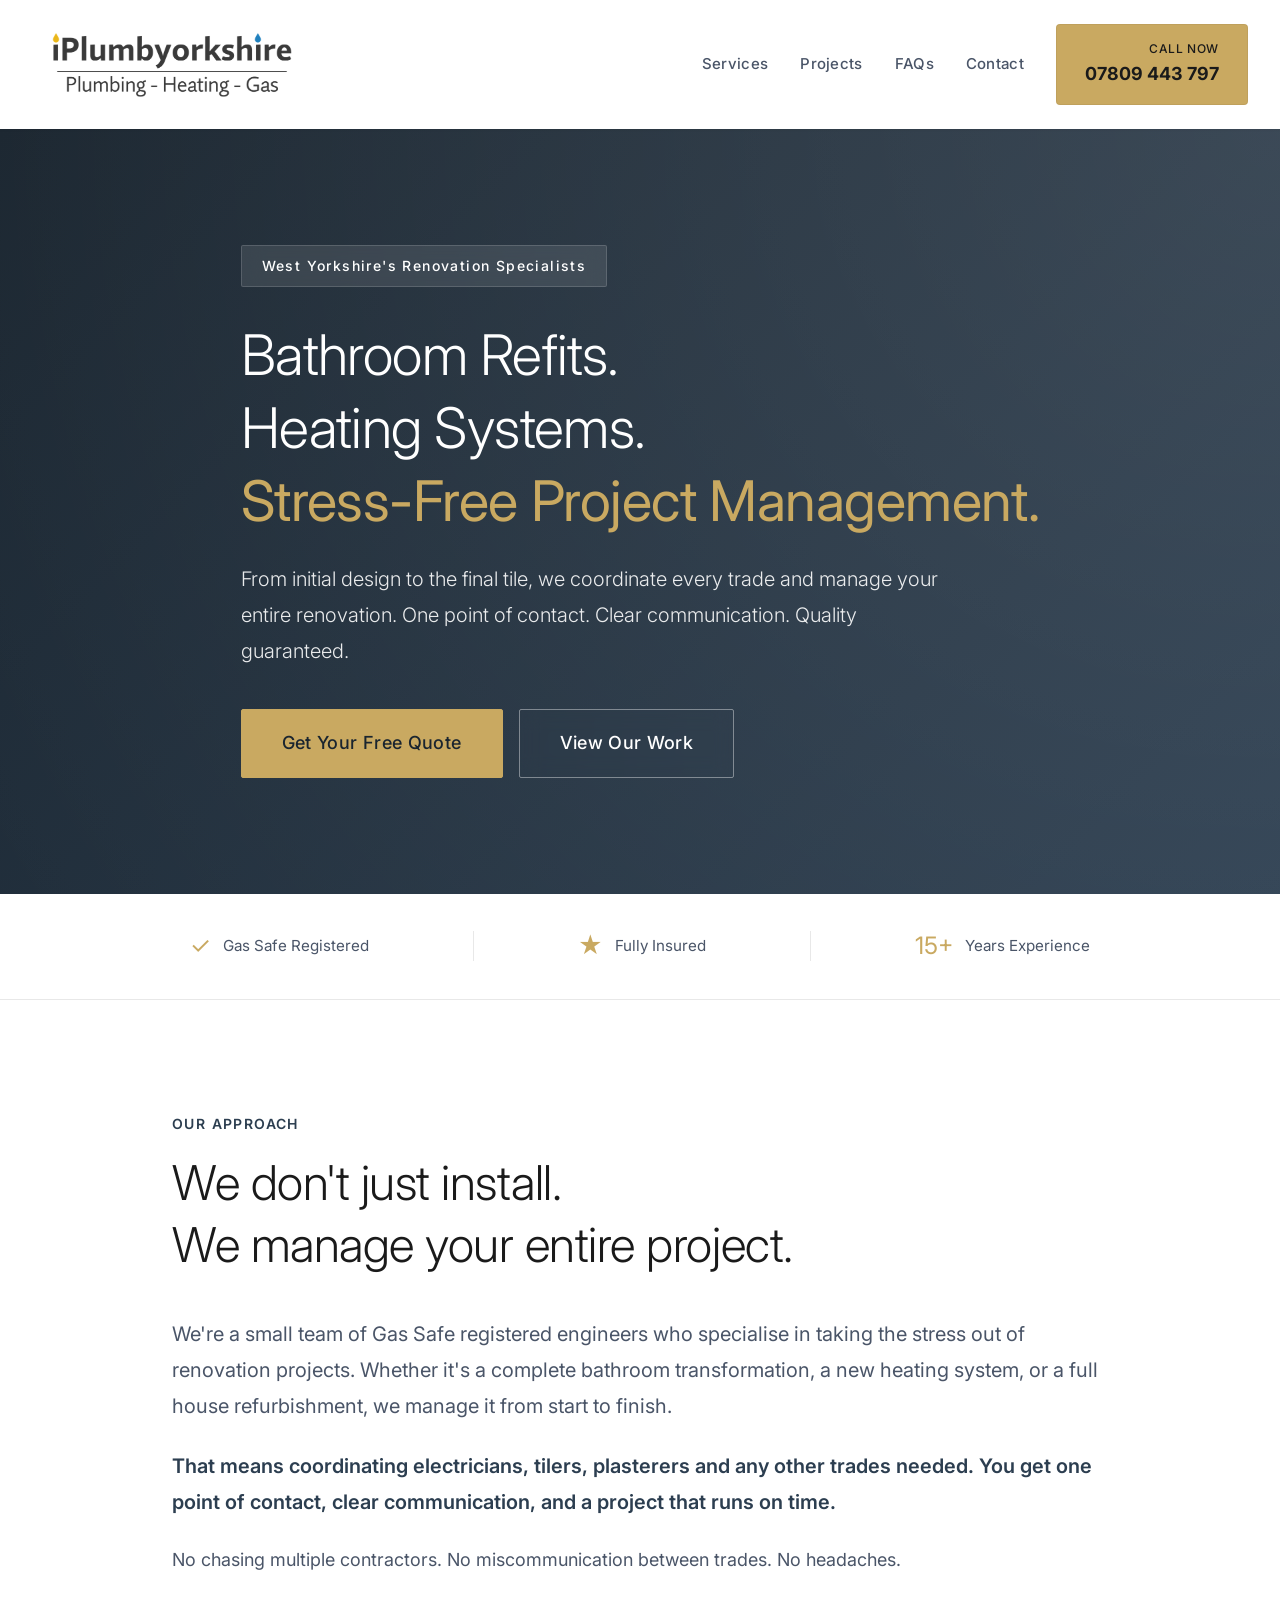
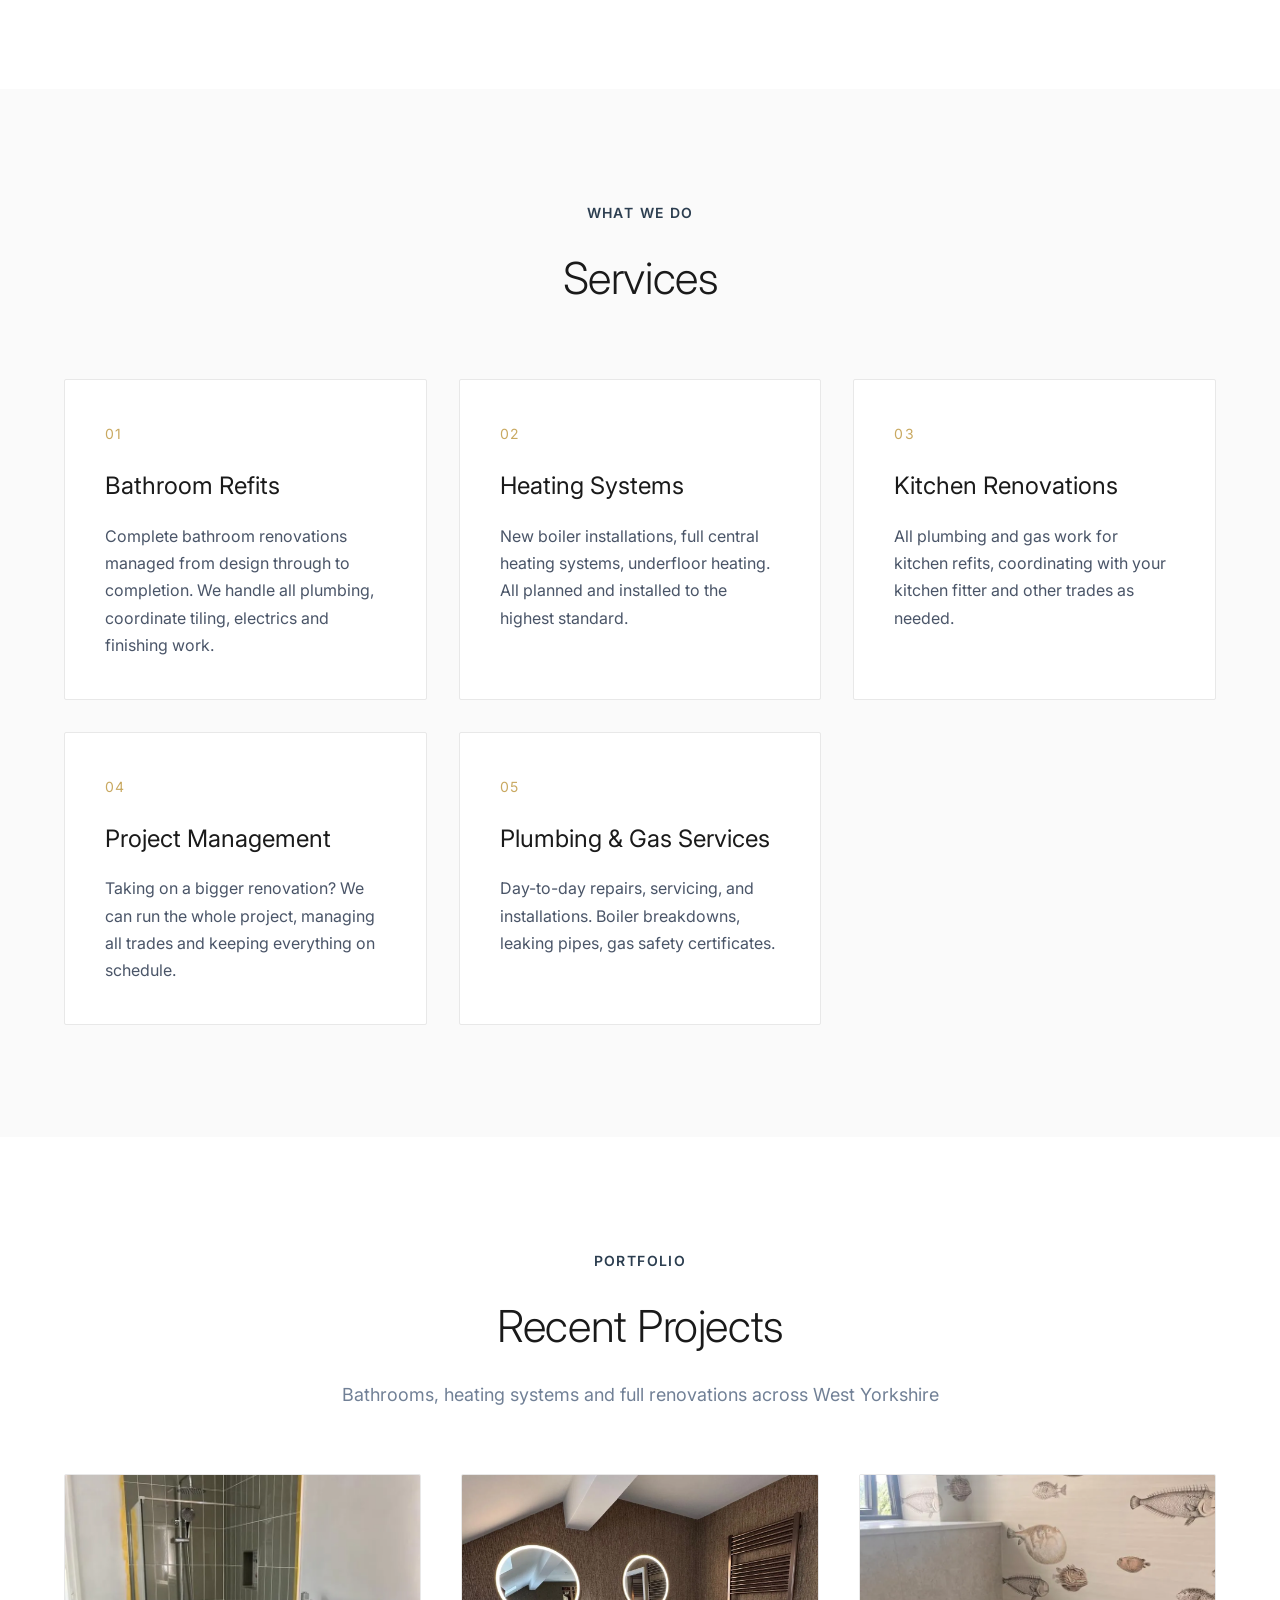
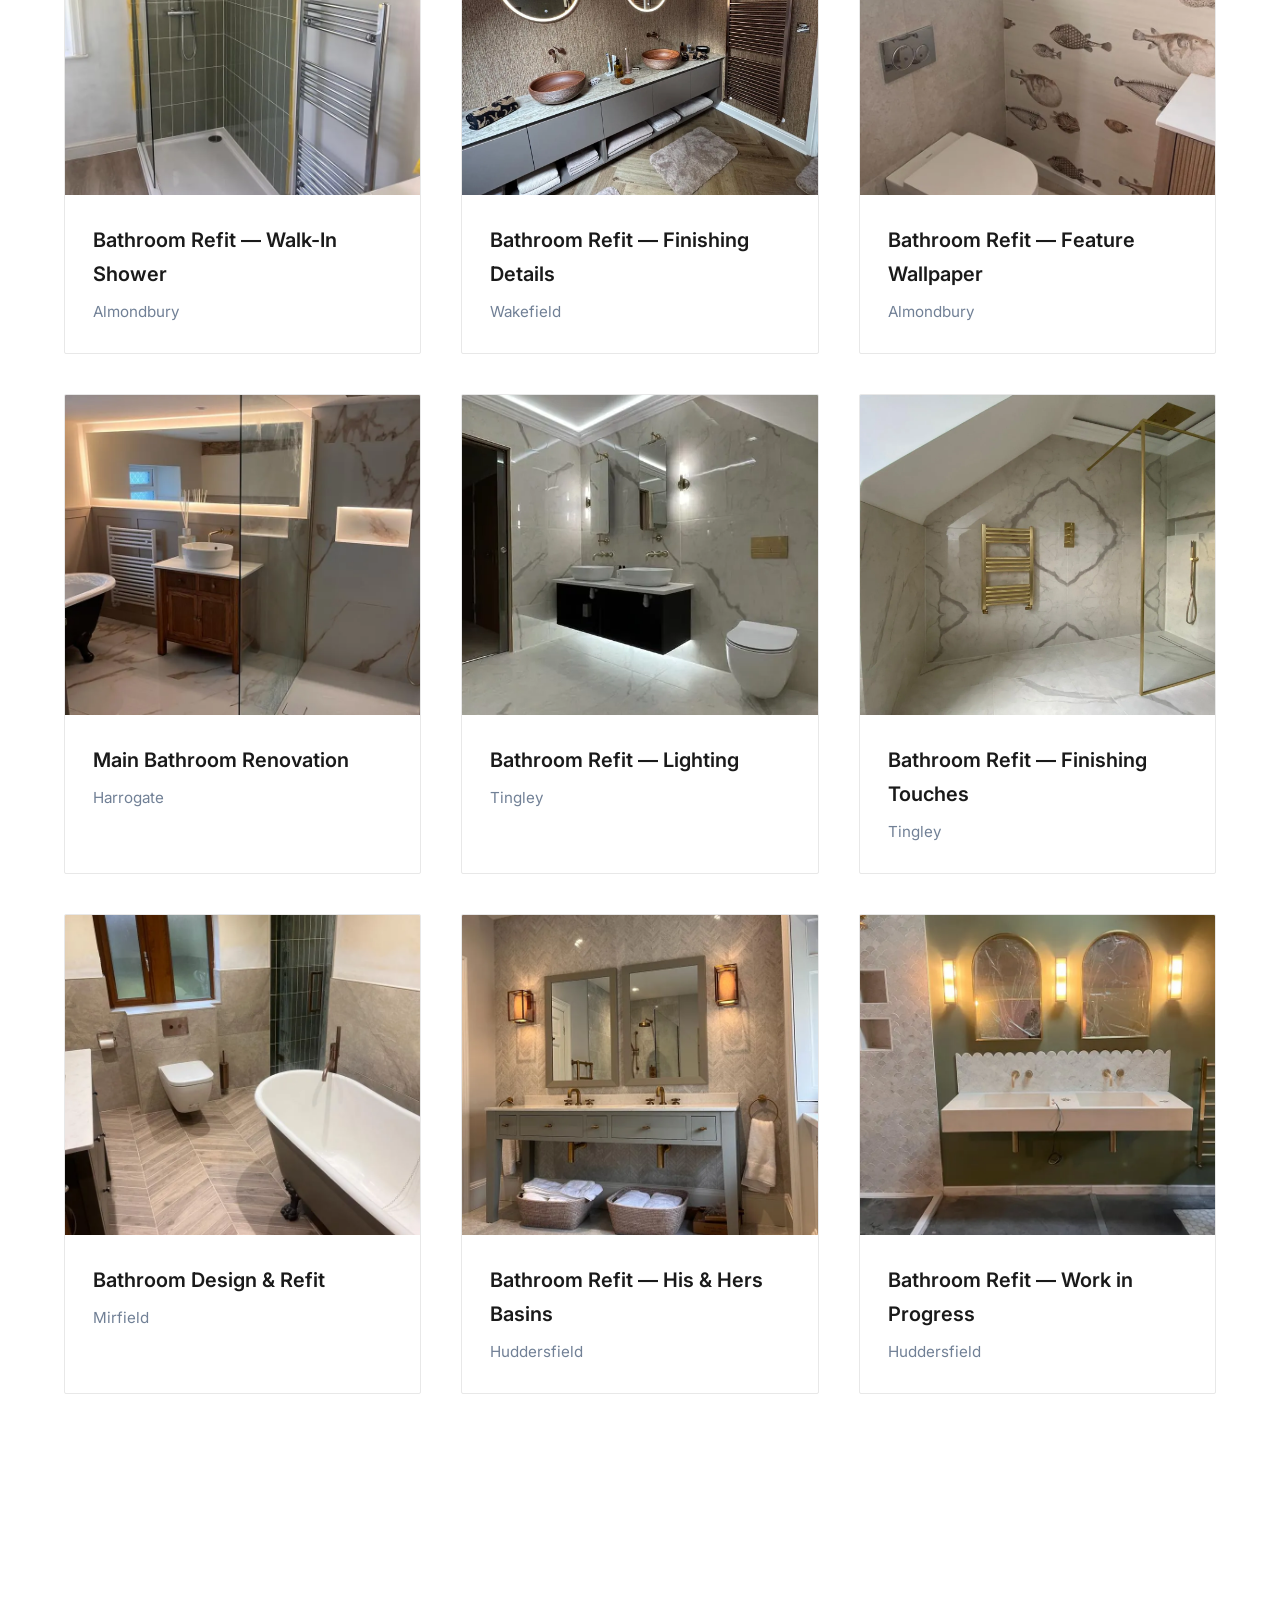
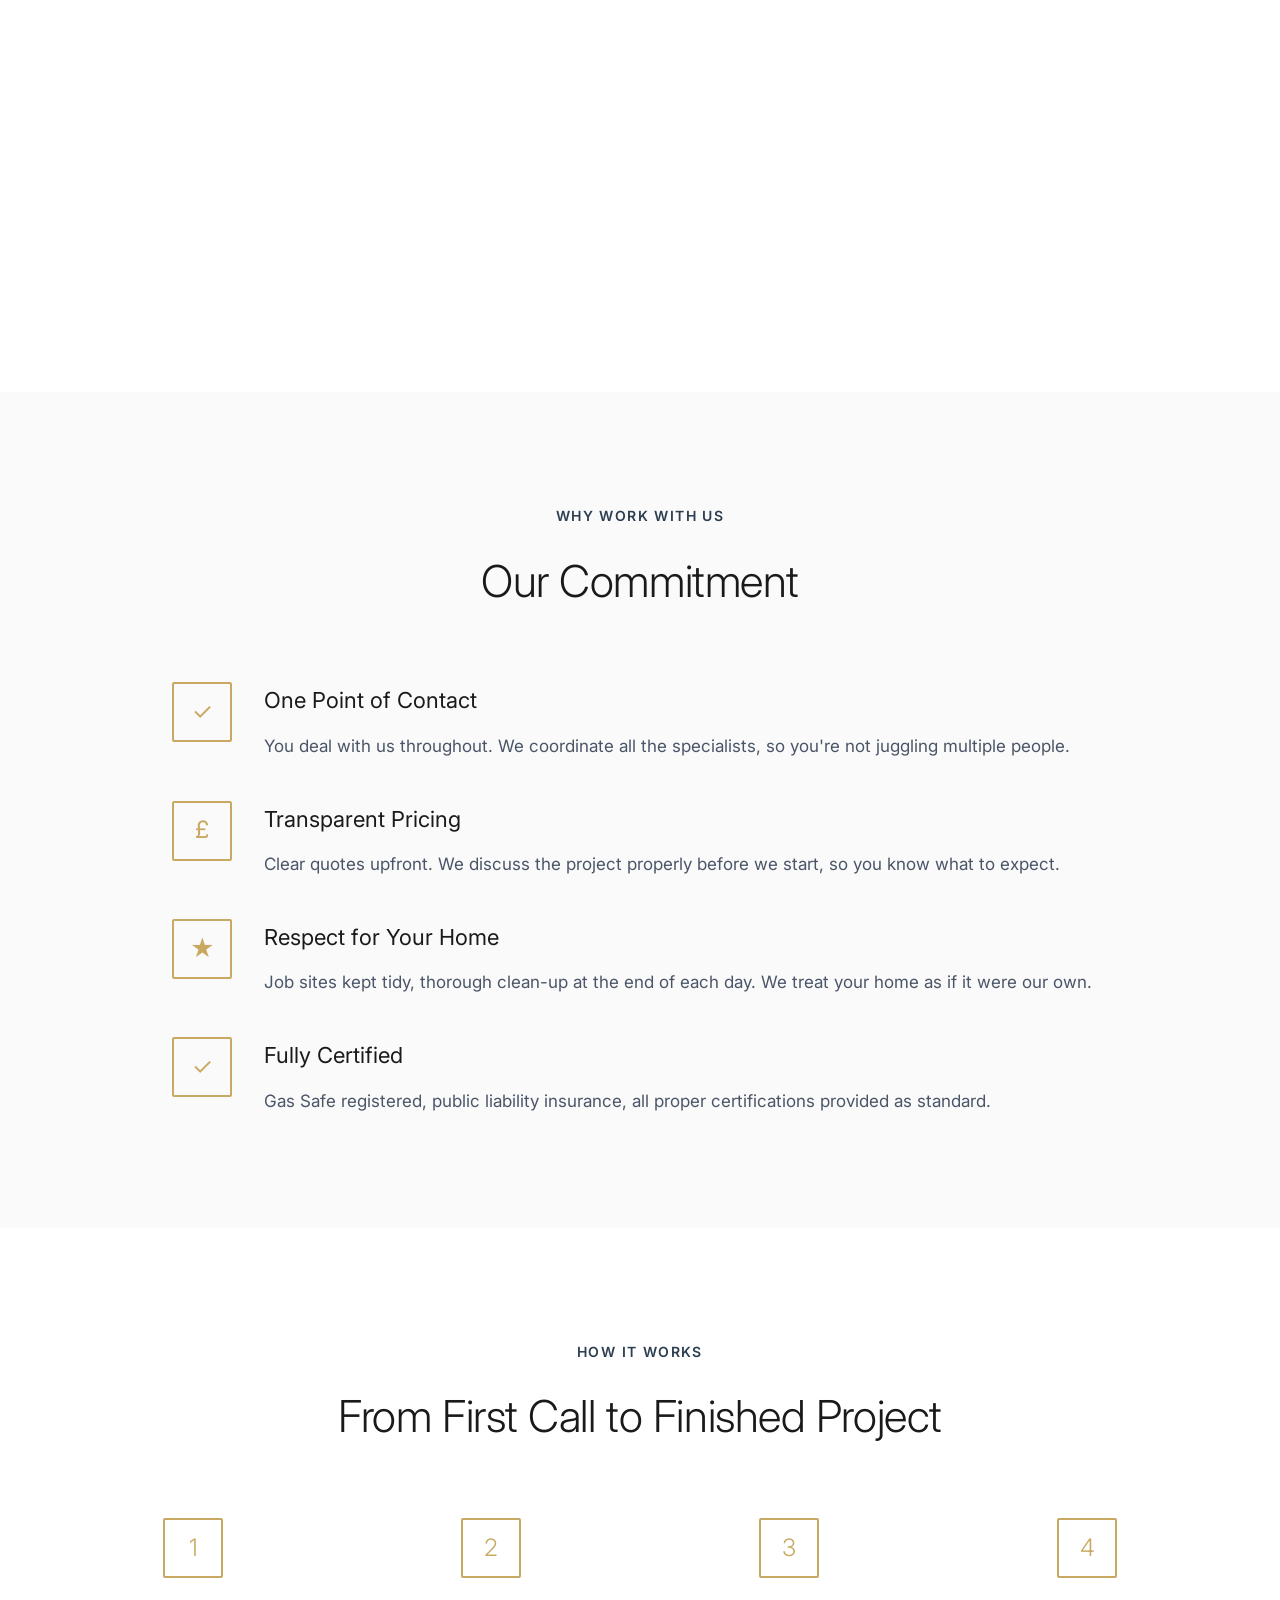
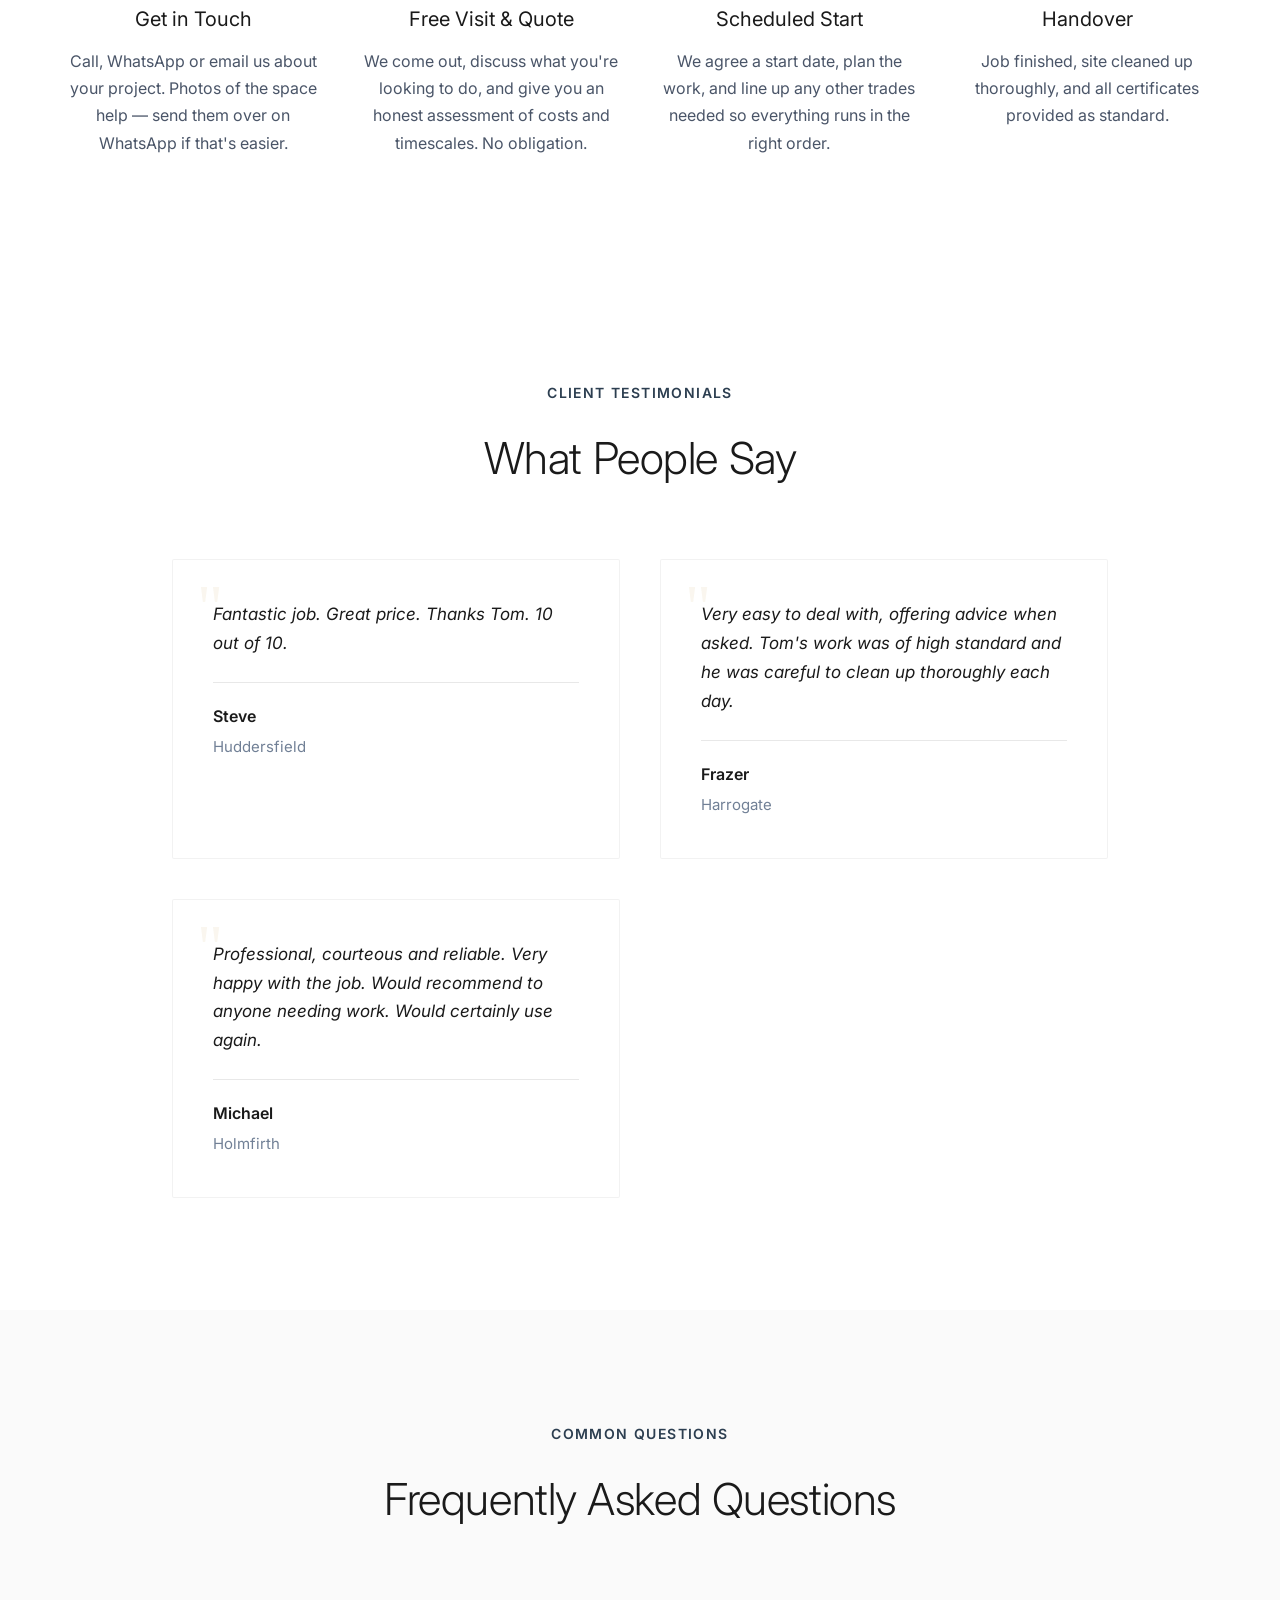
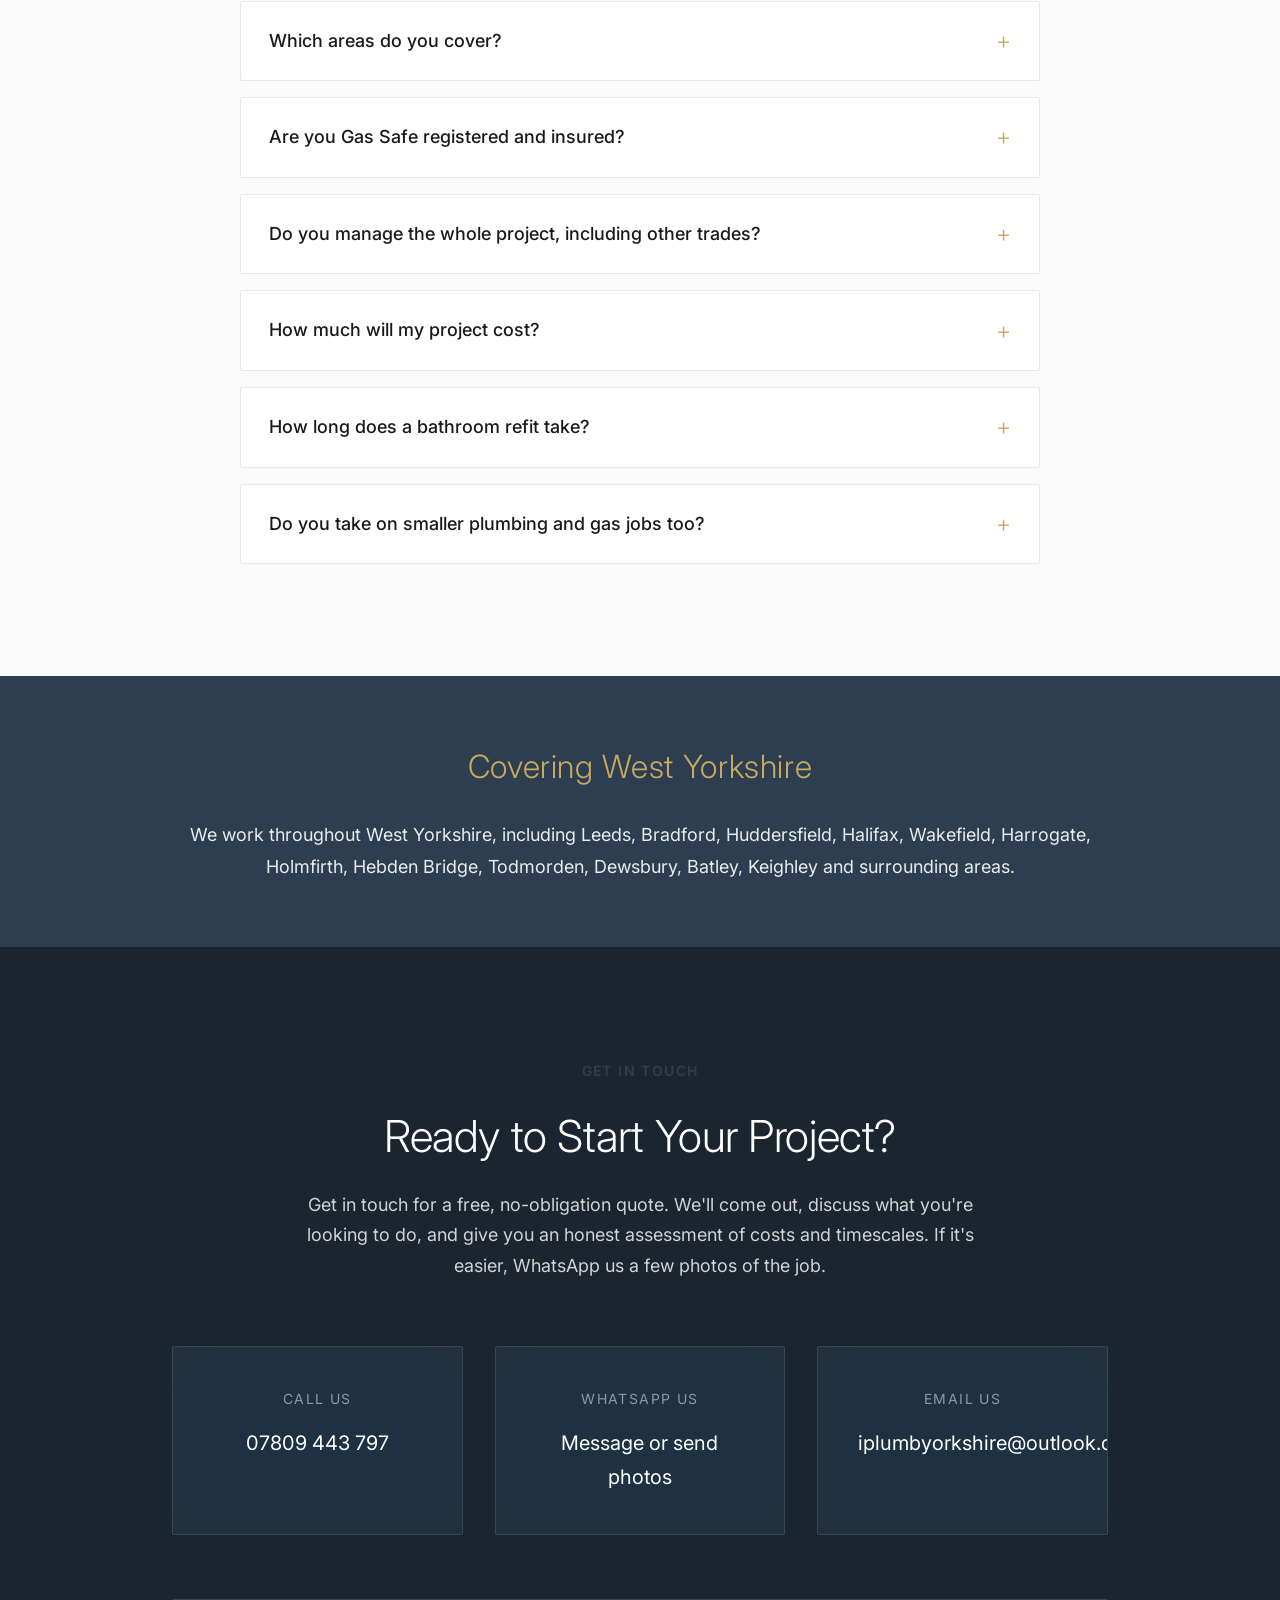
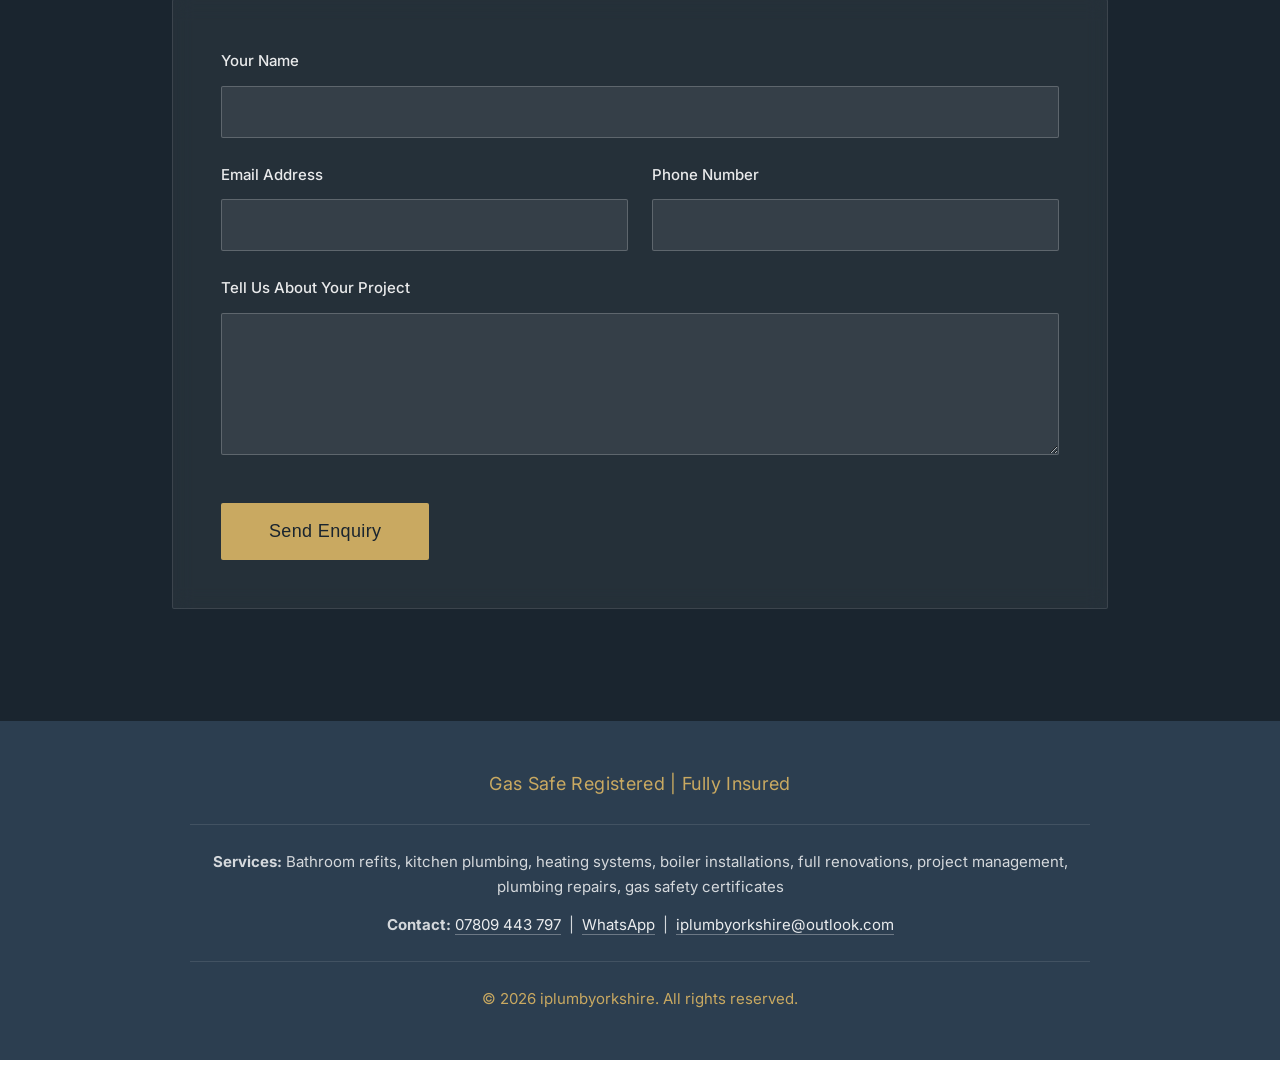
==== commit 761188ec: "Add How It Works, lightbox, thank-you page, WhatsApp and image optimisation - Add 'How It Works' fou" ====
--- a/index.html
+++ b/index.html
@@ -318,70 +318,120 @@
 
             <div class="projects-grid">
                 <figure class="project-card">
-                    <img src="gallery/Bathroom-Almondbury-Shower.jpg" alt="Walk-in shower with full-height tiling, part of a complete bathroom refit in Almondbury, Huddersfield" class="project-image" loading="lazy" width="768" height="1024">
+                    <button type="button" class="project-image-button">
+                        <picture>
+                            <source srcset="gallery/Bathroom-Almondbury-Shower.webp" type="image/webp">
+                            <img src="gallery/Bathroom-Almondbury-Shower.jpg" alt="Walk-in shower with full-height tiling, part of a complete bathroom refit in Almondbury, Huddersfield" class="project-image" loading="lazy" width="768" height="1024">
+                        </picture>
+                    </button>
                     <figcaption class="project-info">
                         <h3 class="project-title">Bathroom Refit — Walk-In Shower</h3>
                         <p class="project-location">Almondbury</p>
                     </figcaption>
                 </figure>
                 <figure class="project-card">
-                    <img src="gallery/Bathroom-Wakefield-Details.jpg" alt="Finishing details of a completed bathroom renovation in Wakefield, West Yorkshire" class="project-image" loading="lazy" width="1200" height="1600">
+                    <button type="button" class="project-image-button">
+                        <picture>
+                            <source srcset="gallery/Bathroom-Wakefield-Details.webp" type="image/webp">
+                            <img src="gallery/Bathroom-Wakefield-Details.jpg" alt="Finishing details of a completed bathroom renovation in Wakefield, West Yorkshire" class="project-image" loading="lazy" width="1200" height="1600">
+                        </picture>
+                    </button>
                     <figcaption class="project-info">
                         <h3 class="project-title">Bathroom Refit — Finishing Details</h3>
                         <p class="project-location">Wakefield</p>
                     </figcaption>
                 </figure>
                 <figure class="project-card">
-                    <img src="gallery/Bathroom-Almondbury-Wallpaper.jpg" alt="Feature wallpaper wall in a renovated bathroom in Almondbury, Huddersfield" class="project-image" loading="lazy" width="768" height="1024">
+                    <button type="button" class="project-image-button">
+                        <picture>
+                            <source srcset="gallery/Bathroom-Almondbury-Wallpaper.webp" type="image/webp">
+                            <img src="gallery/Bathroom-Almondbury-Wallpaper.jpg" alt="Feature wallpaper wall in a renovated bathroom in Almondbury, Huddersfield" class="project-image" loading="lazy" width="768" height="1024">
+                        </picture>
+                    </button>
                     <figcaption class="project-info">
                         <h3 class="project-title">Bathroom Refit — Feature Wallpaper</h3>
                         <p class="project-location">Almondbury</p>
                     </figcaption>
                 </figure>
                 <figure class="project-card">
-                    <img src="gallery/Bathroom-Harrogate-Main.jpg" alt="Completed main bathroom renovation in Harrogate with modern fittings" class="project-image" loading="lazy" width="768" height="1024">
+                    <button type="button" class="project-image-button">
+                        <picture>
+                            <source srcset="gallery/Bathroom-Harrogate-Main.webp" type="image/webp">
+                            <img src="gallery/Bathroom-Harrogate-Main.jpg" alt="Completed main bathroom renovation in Harrogate with modern fittings" class="project-image" loading="lazy" width="768" height="1024">
+                        </picture>
+                    </button>
                     <figcaption class="project-info">
                         <h3 class="project-title">Main Bathroom Renovation</h3>
                         <p class="project-location">Harrogate</p>
                     </figcaption>
                 </figure>
                 <figure class="project-card">
-                    <img src="gallery/Bathroom-Tingley-Lighting.jpg" alt="Bathroom lighting installed as part of a full bathroom refit in Tingley, Leeds" class="project-image" loading="lazy" width="576" height="1024">
+                    <button type="button" class="project-image-button">
+                        <picture>
+                            <source srcset="gallery/Bathroom-Tingley-Lighting.webp" type="image/webp">
+                            <img src="gallery/Bathroom-Tingley-Lighting.jpg" alt="Bathroom lighting installed as part of a full bathroom refit in Tingley, Leeds" class="project-image" loading="lazy" width="576" height="1024">
+                        </picture>
+                    </button>
                     <figcaption class="project-info">
                         <h3 class="project-title">Bathroom Refit — Lighting</h3>
                         <p class="project-location">Tingley</p>
                     </figcaption>
                 </figure>
                 <figure class="project-card">
-                    <img src="gallery/Bathroom-Tingley-Touches.jpg" alt="Finishing touches on a completed bathroom renovation in Tingley, Leeds" class="project-image" loading="lazy" width="1600" height="1200">
+                    <button type="button" class="project-image-button">
+                        <picture>
+                            <source srcset="gallery/Bathroom-Tingley-Touches.webp" type="image/webp">
+                            <img src="gallery/Bathroom-Tingley-Touches.jpg" alt="Finishing touches on a completed bathroom renovation in Tingley, Leeds" class="project-image" loading="lazy" width="1600" height="1200">
+                        </picture>
+                    </button>
                     <figcaption class="project-info">
                         <h3 class="project-title">Bathroom Refit — Finishing Touches</h3>
                         <p class="project-location">Tingley</p>
                     </figcaption>
                 </figure>
                 <figure class="project-card">
-                    <img src="gallery/Bathroom-Mirfield-Design.jpg" alt="Bathroom design and renovation in Mirfield, West Yorkshire" class="project-image" loading="lazy" width="768" height="1024">
+                    <button type="button" class="project-image-button">
+                        <picture>
+                            <source srcset="gallery/Bathroom-Mirfield-Design.webp" type="image/webp">
+                            <img src="gallery/Bathroom-Mirfield-Design.jpg" alt="Bathroom design and renovation in Mirfield, West Yorkshire" class="project-image" loading="lazy" width="768" height="1024">
+                        </picture>
+                    </button>
                     <figcaption class="project-info">
                         <h3 class="project-title">Bathroom Design & Refit</h3>
                         <p class="project-location">Mirfield</p>
                     </figcaption>
                 </figure>
                 <figure class="project-card">
-                    <img src="gallery/Bathroom-Huddersfield-HisHers.jpg" alt="His and hers basins in a renovated bathroom in Huddersfield" class="project-image" loading="lazy" width="768" height="1024">
+                    <button type="button" class="project-image-button">
+                        <picture>
+                            <source srcset="gallery/Bathroom-Huddersfield-HisHers.webp" type="image/webp">
+                            <img src="gallery/Bathroom-Huddersfield-HisHers.jpg" alt="His and hers basins in a renovated bathroom in Huddersfield" class="project-image" loading="lazy" width="768" height="1024">
+                        </picture>
+                    </button>
                     <figcaption class="project-info">
                         <h3 class="project-title">Bathroom Refit — His &amp; Hers Basins</h3>
                         <p class="project-location">Huddersfield</p>
                     </figcaption>
                 </figure>
                 <figure class="project-card">
-                    <img src="gallery/Bathroom-Huddersfield-Work-in-Progress.jpg" alt="Bathroom renovation work in progress in Huddersfield, West Yorkshire" class="project-image" loading="lazy" width="768" height="1024">
+                    <button type="button" class="project-image-button">
+                        <picture>
+                            <source srcset="gallery/Bathroom-Huddersfield-Work-in-Progress.webp" type="image/webp">
+                            <img src="gallery/Bathroom-Huddersfield-Work-in-Progress.jpg" alt="Bathroom renovation work in progress in Huddersfield, West Yorkshire" class="project-image" loading="lazy" width="768" height="1024">
+                        </picture>
+                    </button>
                     <figcaption class="project-info">
                         <h3 class="project-title">Bathroom Refit — Work in Progress</h3>
                         <p class="project-location">Huddersfield</p>
                     </figcaption>
                 </figure>
                 <figure class="project-card">
-                    <img src="gallery/Bathroom-Holmfirth-Tiling.jpg" alt="Bathroom wall and floor tiling in a renovation project in Holmfirth" class="project-image" loading="lazy" width="901" height="1600">
+                    <button type="button" class="project-image-button">
+                        <picture>
+                            <source srcset="gallery/Bathroom-Holmfirth-Tiling.webp" type="image/webp">
+                            <img src="gallery/Bathroom-Holmfirth-Tiling.jpg" alt="Bathroom wall and floor tiling in a renovation project in Holmfirth" class="project-image" loading="lazy" width="901" height="1600">
+                        </picture>
+                    </button>
                     <figcaption class="project-info">
                         <h3 class="project-title">Bathroom Refit — Tiling</h3>
                         <p class="project-location">Holmfirth</p>
@@ -428,6 +478,40 @@
                         <h3 class="feature-title">Fully Certified</h3>
                         <p class="feature-text">Gas Safe registered, public liability insurance, all proper certifications provided as standard.</p>
                     </div>
+                </div>
+            </div>
+        </div>
+    </section>
+
+    <!-- How It Works -->
+    <section id="process" class="section-process">
+        <div class="container-wide">
+            <div class="section-eyebrow-center">How It Works</div>
+            <h2 class="section-title-center">From First Call to Finished Project</h2>
+
+            <div class="process-steps">
+                <div class="process-step">
+                    <div class="process-number" aria-hidden="true">1</div>
+                    <h3 class="process-title">Get in Touch</h3>
+                    <p class="process-text">Call, WhatsApp or email us about your project. Photos of the space help — send them over on WhatsApp if that's easier.</p>
+                </div>
+
+                <div class="process-step">
+                    <div class="process-number" aria-hidden="true">2</div>
+                    <h3 class="process-title">Free Visit &amp; Quote</h3>
+                    <p class="process-text">We come out, discuss what you're looking to do, and give you an honest assessment of costs and timescales. No obligation.</p>
+                </div>
+
+                <div class="process-step">
+                    <div class="process-number" aria-hidden="true">3</div>
+                    <h3 class="process-title">Scheduled Start</h3>
+                    <p class="process-text">We agree a start date, plan the work, and line up any other trades needed so everything runs in the right order.</p>
+                </div>
+
+                <div class="process-step">
+                    <div class="process-number" aria-hidden="true">4</div>
+                    <h3 class="process-title">Handover</h3>
+                    <p class="process-text">Job finished, site cleaned up thoroughly, and all certificates provided as standard.</p>
                 </div>
             </div>
         </div>
@@ -523,7 +607,7 @@
         <div class="container-narrow">
             <div class="section-eyebrow-center">Get In Touch</div>
             <h2 class="section-title-center-light">Ready to Start Your Project?</h2>
-            <p class="contact-intro">Get in touch for a free, no-obligation quote. We'll come out, discuss what you're looking to do, and give you an honest assessment of costs and timescales.</p>
+            <p class="contact-intro">Get in touch for a free, no-obligation quote. We'll come out, discuss what you're looking to do, and give you an honest assessment of costs and timescales. If it's easier, WhatsApp us a few photos of the job.</p>
 
             <div class="contact-methods">
                 <a href="tel:07809443797" class="contact-method-card">
@@ -531,6 +615,11 @@
                     <div class="contact-method-value">07809 443 797</div>
                 </a>
 
+                <a href="https://wa.me/447809443797" target="_blank" rel="noopener" class="contact-method-card">
+                    <div class="contact-method-label">WhatsApp Us</div>
+                    <div class="contact-method-value">Message or send photos</div>
+                </a>
+
                 <a href="mailto:iplumbyorkshire@outlook.com" class="contact-method-card">
                     <div class="contact-method-label">Email Us</div>
                     <div class="contact-method-value">iplumbyorkshire@outlook.com</div>
@@ -541,6 +630,7 @@
                 <input type="hidden" name="access_key" value="ae6811e3-d96d-4169-96f2-d9c37d9c2053">
                 <input type="hidden" name="subject" value="New Project Enquiry from iplumbyorkshire.co.uk">
                 <input type="hidden" name="from_name" value="iplumbyorkshire Website">
+                <input type="hidden" name="redirect" value="https://iplumbyorkshire.co.uk/thanks.html">
                 <input type="checkbox" name="botcheck" class="form-honeypot" tabindex="-1" autocomplete="off" aria-hidden="true">
                 <div class="form-group">
                     <label for="name" class="form-label">Your Name</label>
@@ -575,11 +665,51 @@
             <div class="footer-badge">Gas Safe Registered | Fully Insured</div>
             <div class="footer-divider"></div>
             <p class="footer-text"><strong>Services:</strong> Bathroom refits, kitchen plumbing, heating systems, boiler installations, full renovations, project management, plumbing repairs, gas safety certificates</p>
-            <p class="footer-text"><strong>Contact:</strong> <a href="tel:07809443797" class="footer-link">07809 443 797</a> &nbsp;|&nbsp; <a href="mailto:iplumbyorkshire@outlook.com" class="footer-link">iplumbyorkshire@outlook.com</a></p>
+            <p class="footer-text"><strong>Contact:</strong> <a href="tel:07809443797" class="footer-link">07809 443 797</a> &nbsp;|&nbsp; <a href="https://wa.me/447809443797" target="_blank" rel="noopener" class="footer-link">WhatsApp</a> &nbsp;|&nbsp; <a href="mailto:iplumbyorkshire@outlook.com" class="footer-link">iplumbyorkshire@outlook.com</a></p>
             <div class="footer-divider"></div>
             <p class="footer-copyright">&copy; 2026 iplumbyorkshire. All rights reserved.</p>
         </div>
     </footer>
+
+    <!-- Photo Lightbox -->
+    <dialog id="lightbox" class="lightbox" aria-label="Project photo">
+        <button type="button" class="lightbox-close" aria-label="Close photo">&times;</button>
+        <img src="" alt="" class="lightbox-image">
+        <p class="lightbox-caption"></p>
+    </dialog>
+
+    <script>
+        // Tap-to-enlarge gallery lightbox using the native <dialog> element
+        document.addEventListener('DOMContentLoaded', () => {
+            const lightbox = document.getElementById('lightbox');
+            const image = lightbox.querySelector('.lightbox-image');
+            const caption = lightbox.querySelector('.lightbox-caption');
+            const supported = typeof lightbox.showModal === 'function';
+
+            document.querySelectorAll('.project-image-button').forEach(button => {
+                button.addEventListener('click', () => {
+                    const img = button.querySelector('img');
+                    if (!supported) {
+                        window.open(img.currentSrc || img.src, '_blank');
+                        return;
+                    }
+                    image.src = img.currentSrc || img.src;
+                    image.alt = img.alt;
+                    const card = button.closest('.project-card');
+                    const title = card.querySelector('.project-title');
+                    const location = card.querySelector('.project-location');
+                    caption.textContent = title.textContent + ' — ' + location.textContent;
+                    lightbox.showModal();
+                });
+            });
+
+            lightbox.querySelector('.lightbox-close').addEventListener('click', () => lightbox.close());
+            // Close when clicking the backdrop (clicks outside the image land on the dialog itself)
+            lightbox.addEventListener('click', (e) => {
+                if (e.target === lightbox) lightbox.close();
+            });
+        });
+    </script>
 
     <!-- Scroll Animation Script -->
     <script>
@@ -600,7 +730,7 @@
             });
 
             document.querySelectorAll(
-                '.service-card-large, .project-card, .testimonial-card-elegant, .feature-item, .faq-item'
+                '.service-card-large, .project-card, .testimonial-card-elegant, .feature-item, .faq-item, .process-step'
             ).forEach(el => {
                 el.classList.add('fade-in');
                 observer.observe(el);
--- a/styles.css
+++ b/styles.css
@@ -613,6 +613,16 @@
 .project-card:hover {
     transform: translateY(-4px);
     box-shadow: 0 8px 30px rgba(0, 0, 0, 0.06);
+}
+
+.project-image-button {
+    display: block;
+    width: 100%;
+    padding: 0;
+    border: none;
+    background: none;
+    cursor: zoom-in;
+    line-height: 0;
 }
 
 .project-image-placeholder {
@@ -756,6 +766,56 @@
 }
 
 /* ========================================
+   HOW IT WORKS SECTION
+   ======================================== */
+
+.section-process {
+    padding: 7rem 2rem;
+    background: var(--bg-white);
+}
+
+.process-steps {
+    display: grid;
+    grid-template-columns: repeat(auto-fit, minmax(220px, 1fr));
+    gap: 2.5rem;
+    margin-top: 4rem;
+    max-width: 1200px;
+    margin-left: auto;
+    margin-right: auto;
+}
+
+.process-step {
+    text-align: center;
+}
+
+.process-number {
+    width: 60px;
+    height: 60px;
+    margin: 0 auto 1.5rem;
+    border: 2px solid var(--brand-accent);
+    border-radius: 2px;
+    display: flex;
+    align-items: center;
+    justify-content: center;
+    font-size: 1.5rem;
+    font-weight: 300;
+    color: var(--brand-accent);
+}
+
+.process-title {
+    font-size: 1.25rem;
+    font-weight: 400;
+    color: var(--text-dark);
+    margin-bottom: 0.75rem;
+}
+
+.process-text {
+    font-size: 1rem;
+    line-height: 1.7;
+    color: var(--text-medium);
+}
+
+/* ========================================
    TESTIMONIALS SECTION
    ======================================== */
 
@@ -1086,6 +1146,97 @@
 }
 
 /* ========================================
+   PHOTO LIGHTBOX
+   ======================================== */
+
+.lightbox {
+    border: none;
+    padding: 0;
+    background: transparent;
+    max-width: 92vw;
+    max-height: 92vh;
+    margin: auto;
+}
+
+.lightbox::backdrop {
+    background: rgba(26, 37, 47, 0.92);
+}
+
+.lightbox-image {
+    display: block;
+    max-width: 92vw;
+    max-height: 82vh;
+    width: auto;
+    height: auto;
+    margin: 0 auto;
+    border-radius: 2px;
+}
+
+.lightbox-caption {
+    text-align: center;
+    color: white;
+    font-size: 1rem;
+    padding: 1rem 1rem 0;
+}
+
+.lightbox-close {
+    position: absolute;
+    top: 0;
+    right: 0;
+    z-index: 10;
+    width: 44px;
+    height: 44px;
+    border: none;
+    border-radius: 2px;
+    background: rgba(26, 37, 47, 0.7);
+    color: white;
+    font-size: 1.75rem;
+    line-height: 1;
+    cursor: pointer;
+    transition: background 0.3s ease;
+}
+
+.lightbox-close:hover {
+    background: var(--brand-accent);
+}
+
+/* ========================================
+   THANK YOU PAGE
+   ======================================== */
+
+.thanks-hero {
+    min-height: 70vh;
+}
+
+.thanks-content {
+    text-align: center;
+}
+
+.thanks-content .hero-subtitle {
+    margin-left: auto;
+    margin-right: auto;
+}
+
+.thanks-content .hero-cta {
+    justify-content: center;
+}
+
+.thanks-back {
+    margin-top: 2.5rem;
+}
+
+.thanks-back-link {
+    color: rgba(255, 255, 255, 0.7);
+    text-decoration: none;
+    font-size: 1rem;
+    transition: color 0.3s ease;
+}
+
+.thanks-back-link:hover {
+    color: var(--brand-accent);
+}
+
+/* ========================================
    FOOTER
    ======================================== */
 
@@ -1276,6 +1427,7 @@
     .section-services,
     .section-projects,
     .section-why,
+    .section-process,
     .section-testimonials,
     .section-faqs,
     .section-contact {
@@ -1390,6 +1542,21 @@
         font-size: 1rem;
     }
     
+    /* How It Works */
+    .process-steps {
+        grid-template-columns: 1fr;
+        gap: 2rem;
+        margin-top: 2.5rem;
+    }
+
+    .process-title {
+        font-size: 1.125rem;
+    }
+
+    .process-text {
+        font-size: 0.9375rem;
+    }
+
     /* FAQs */
     .faqs-list {
         margin-top: 2.5rem;
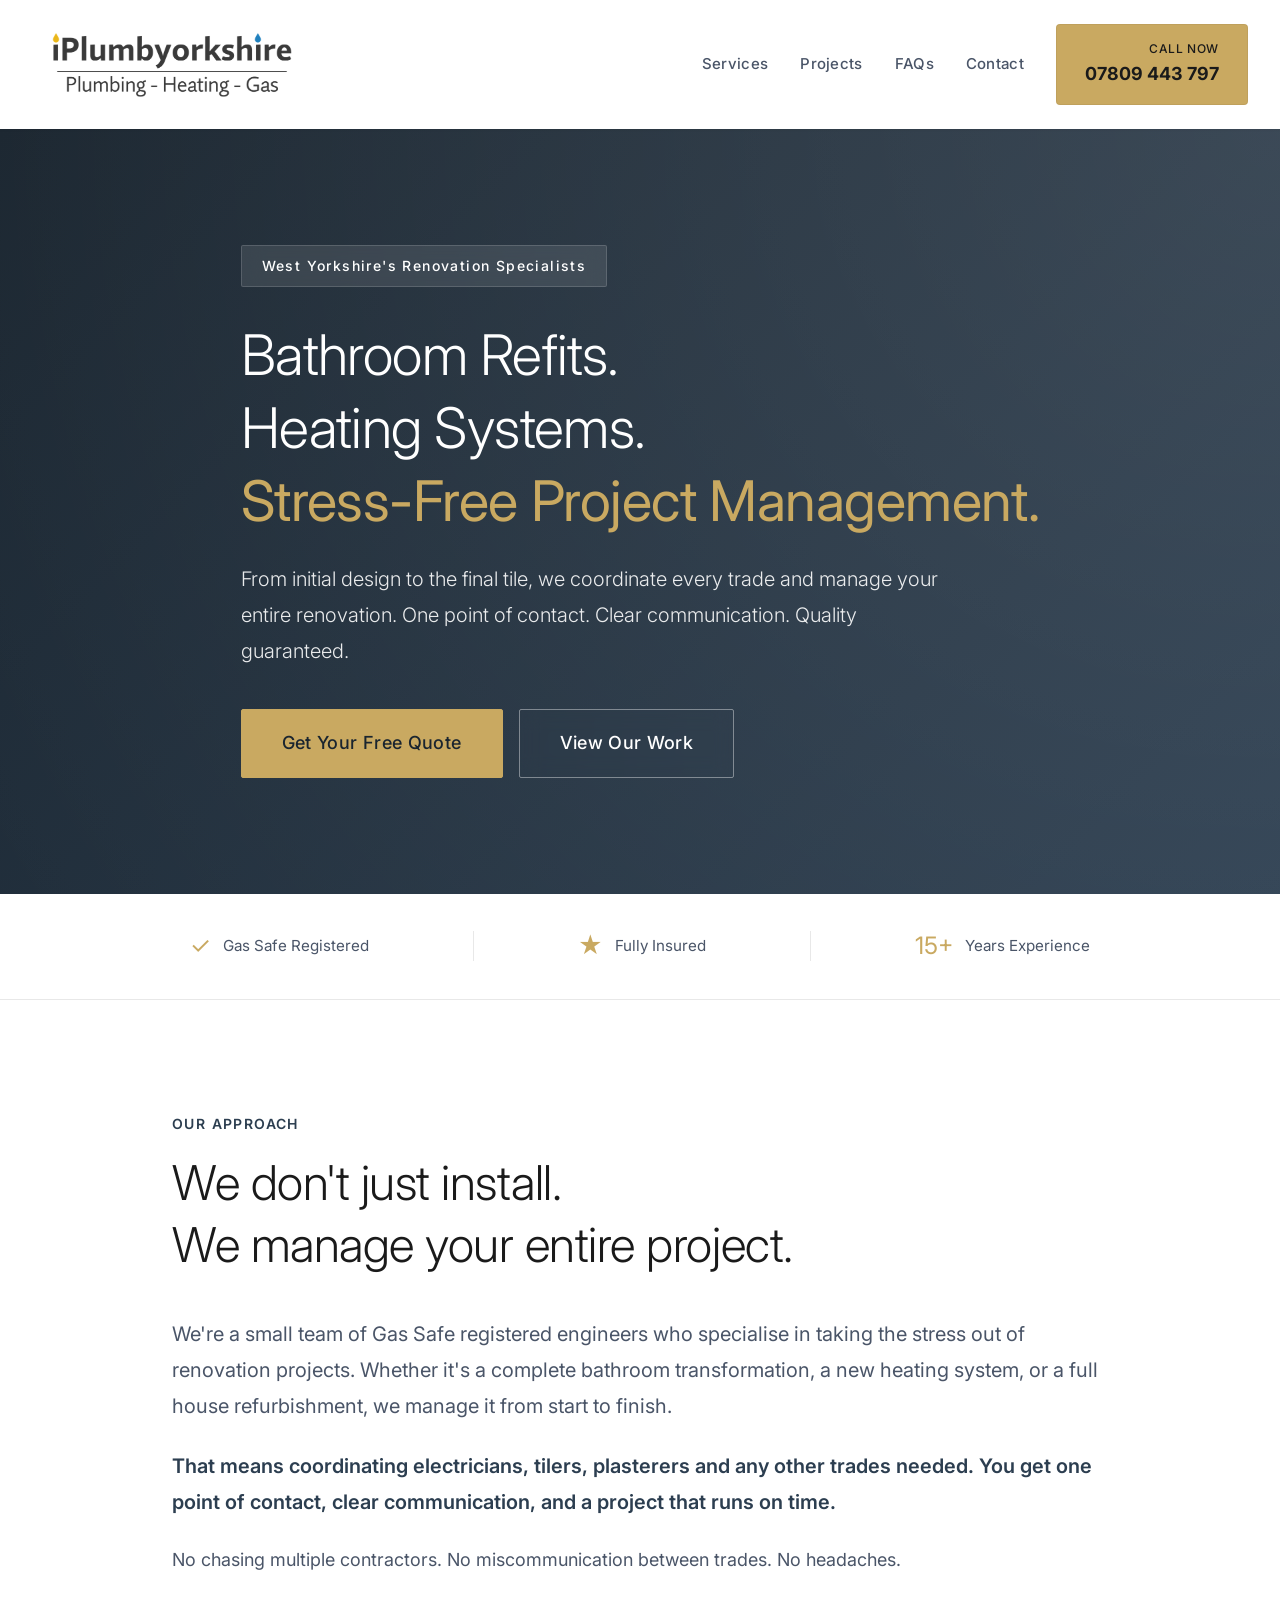
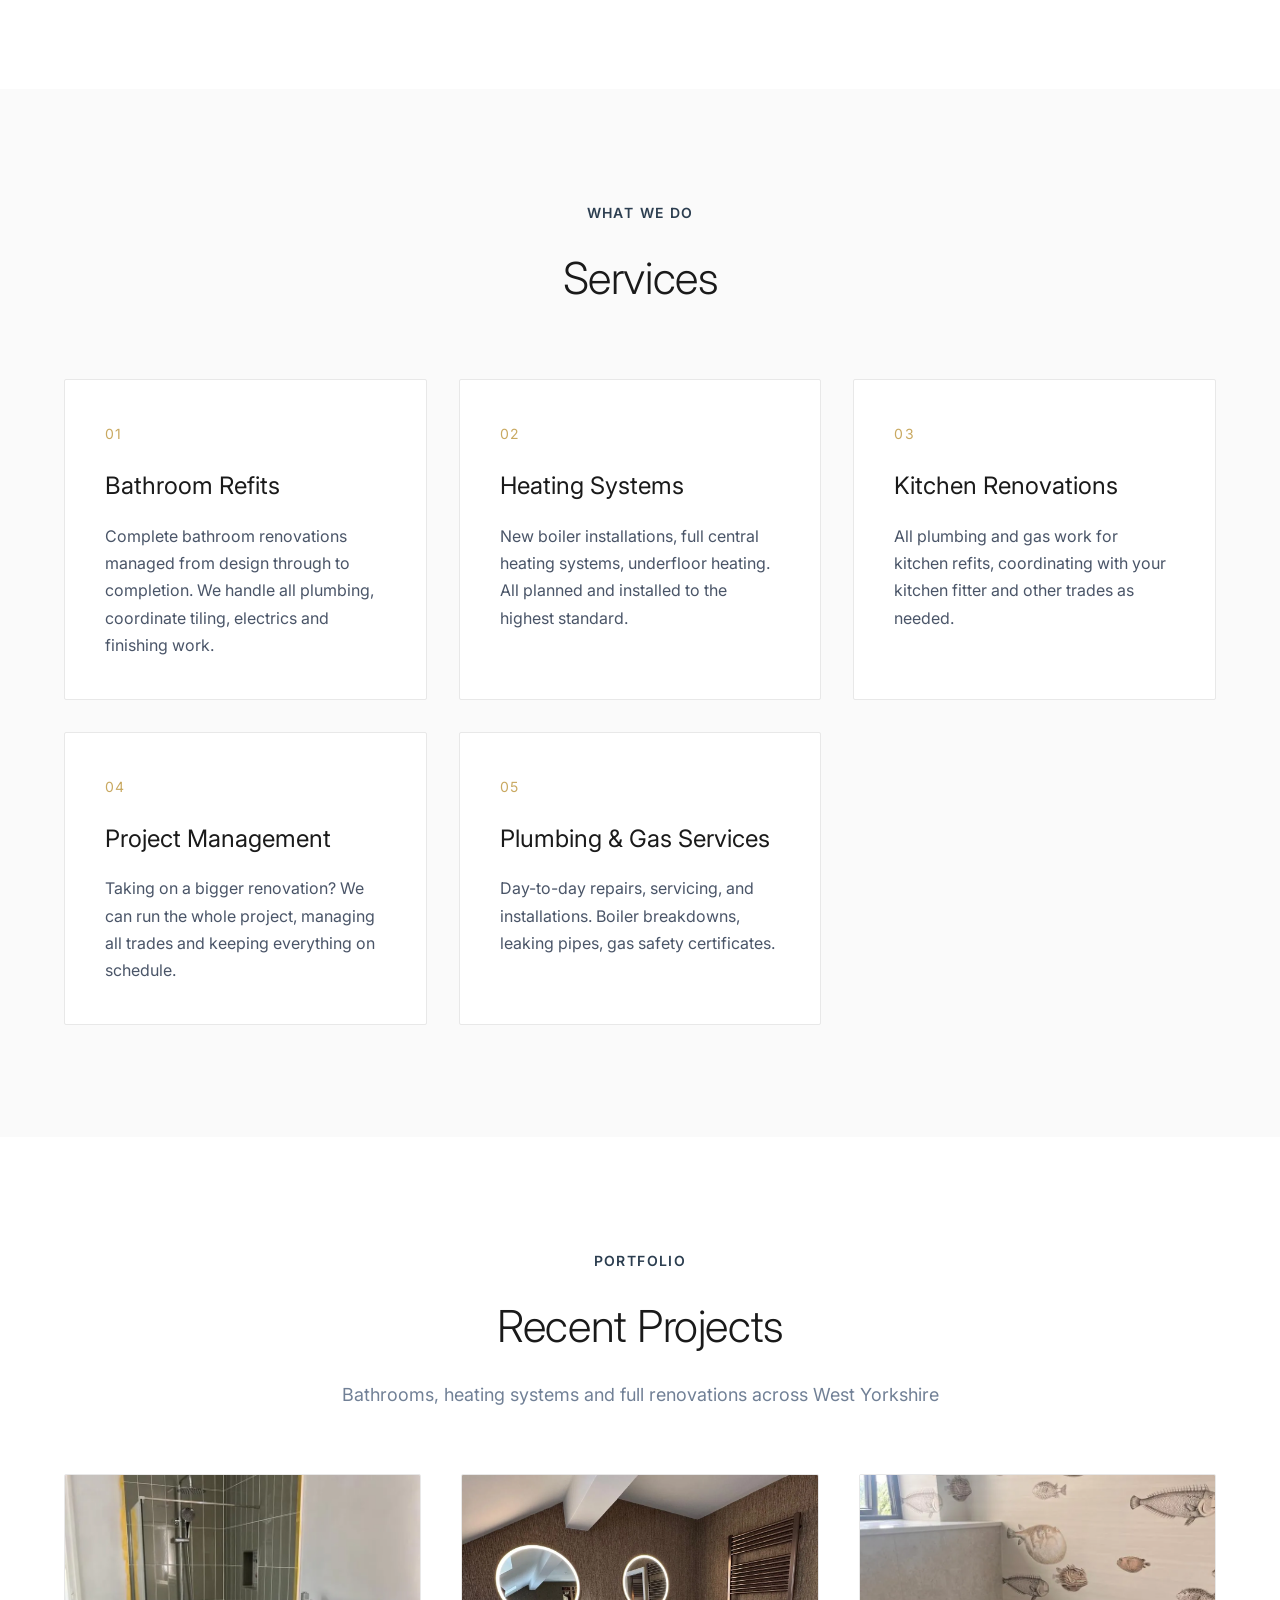
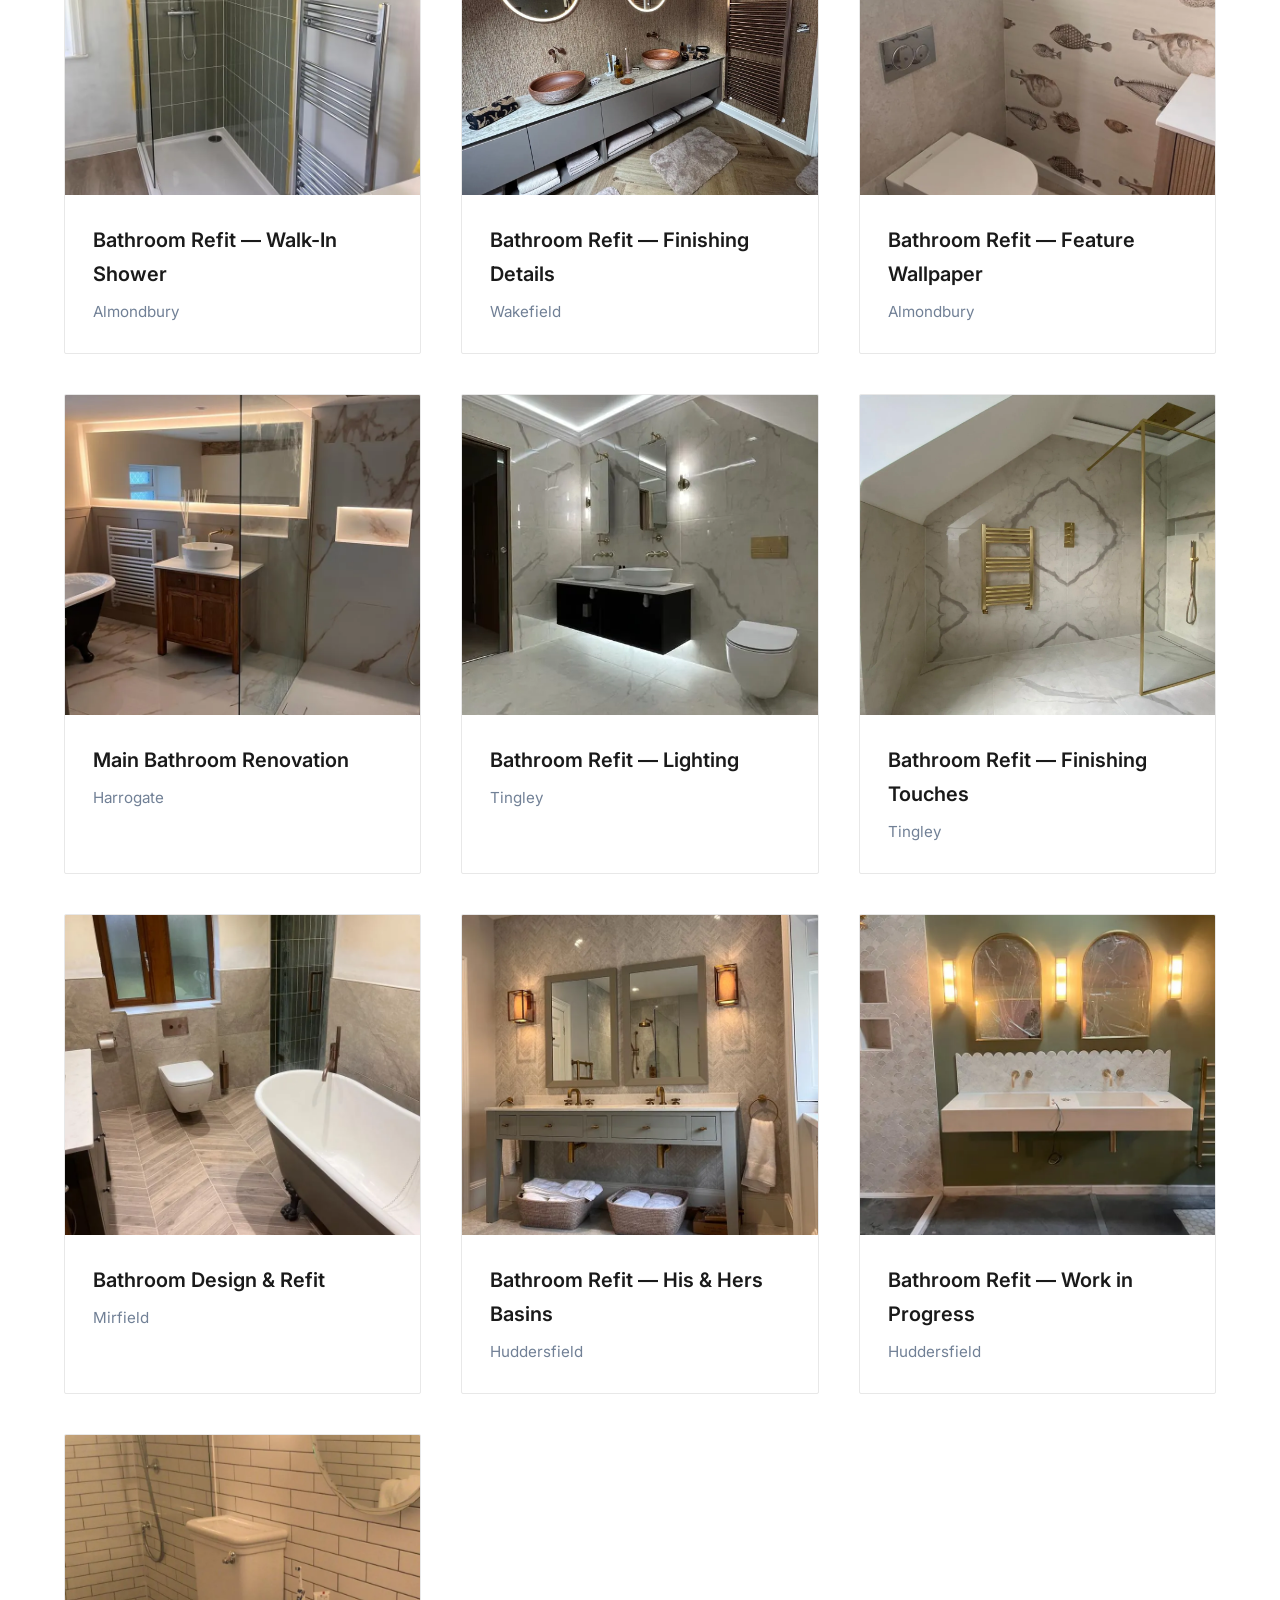
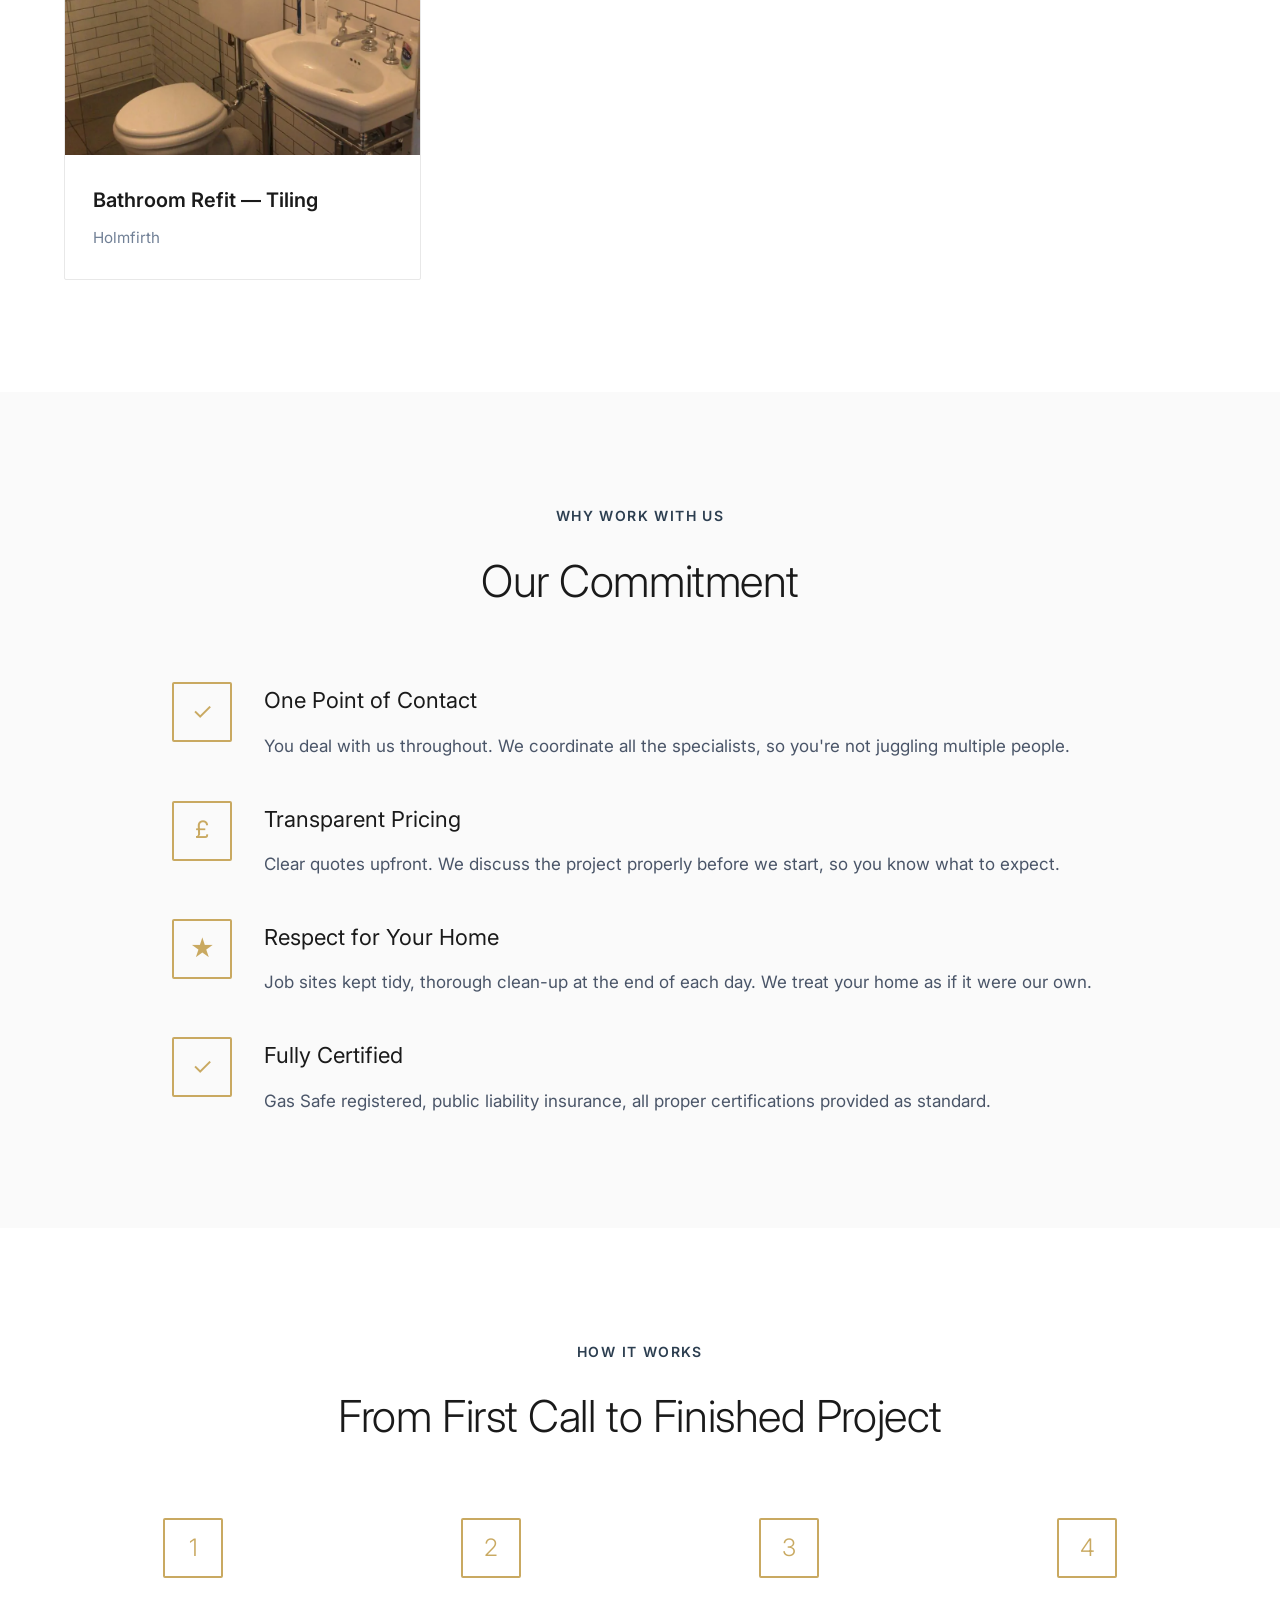
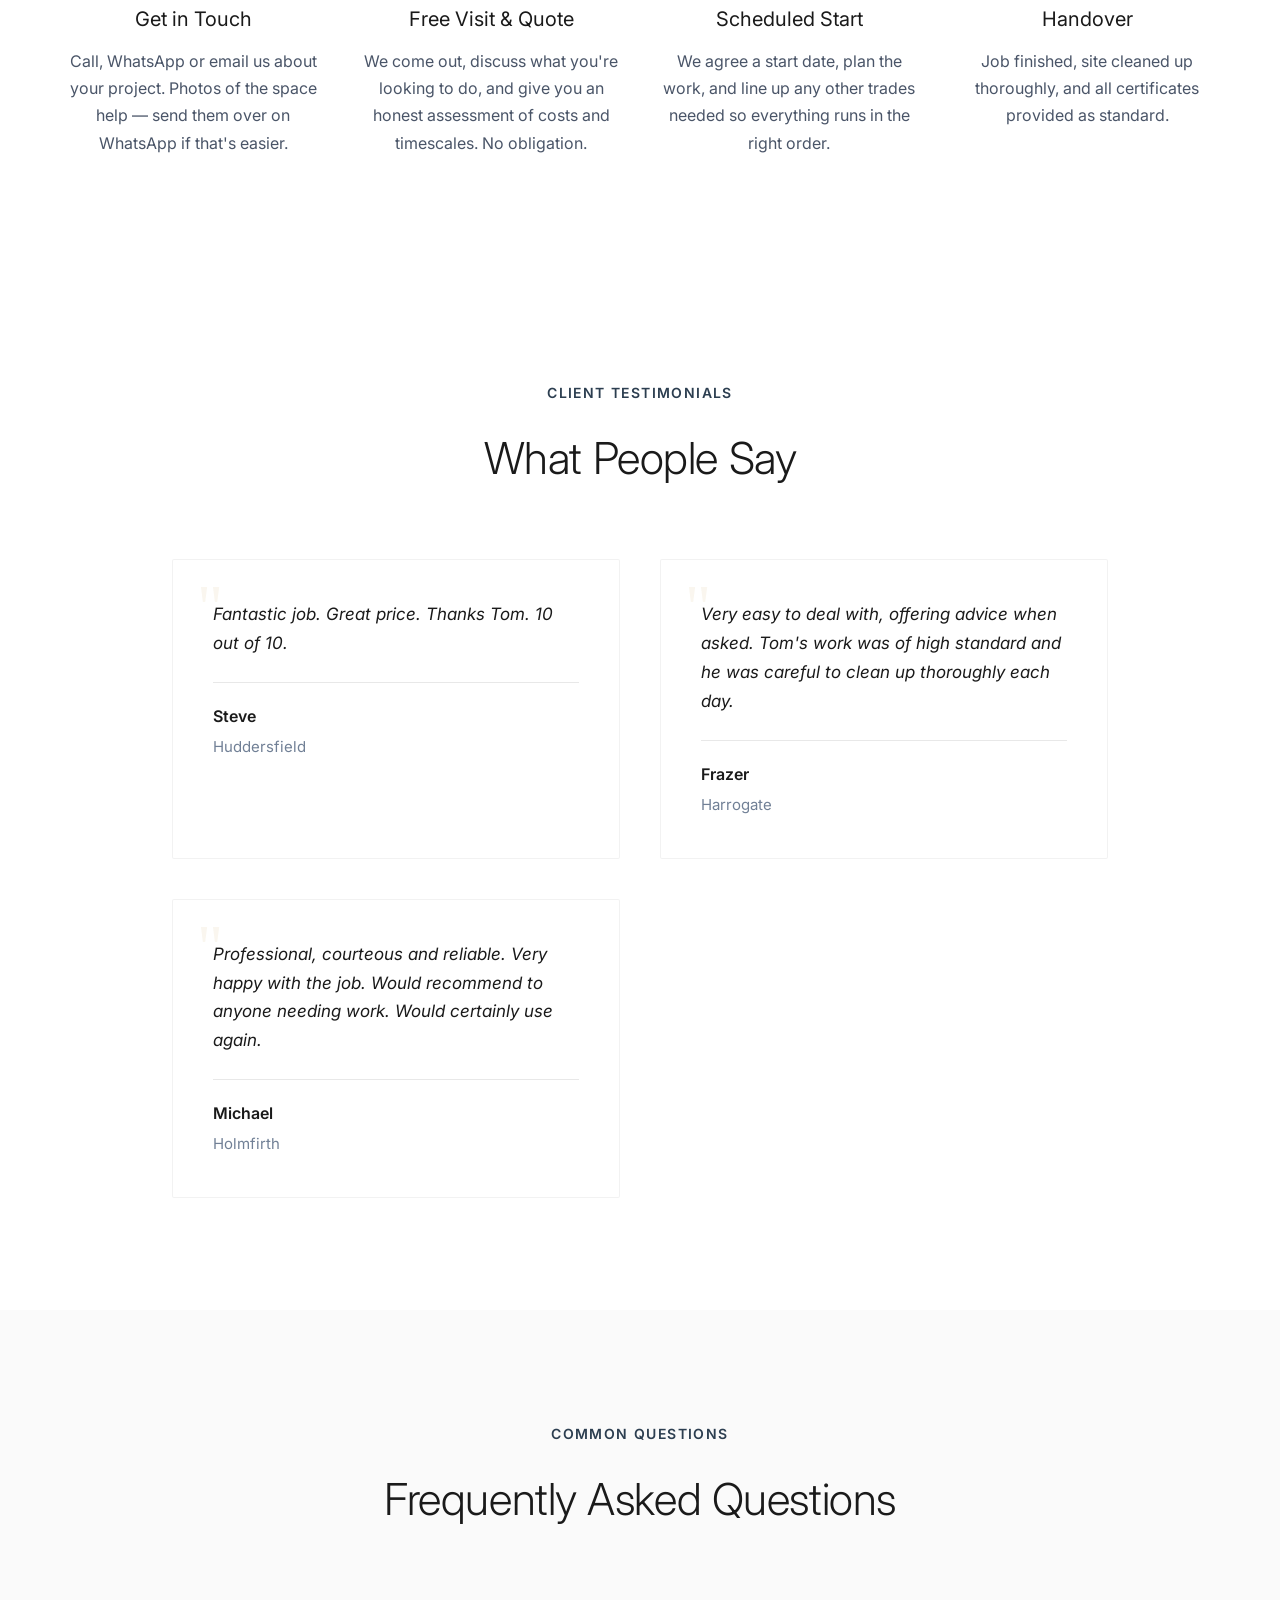
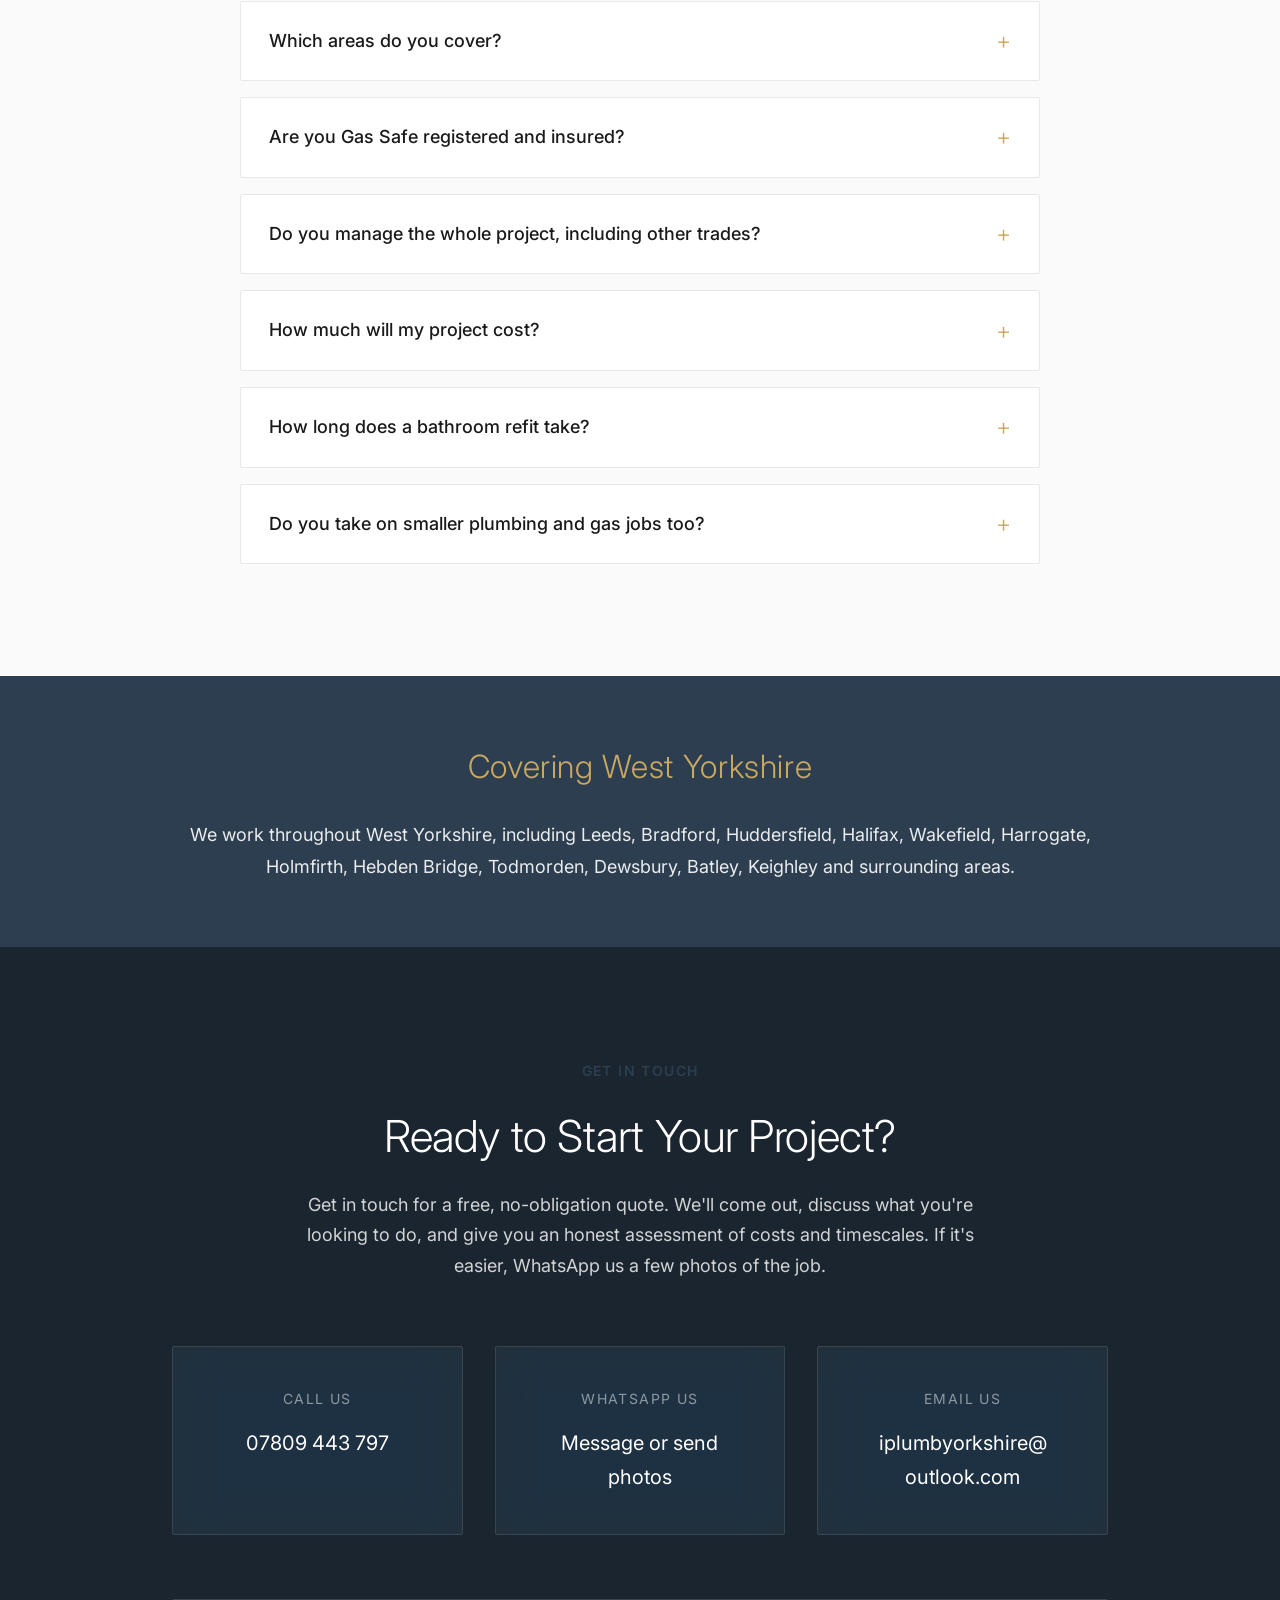
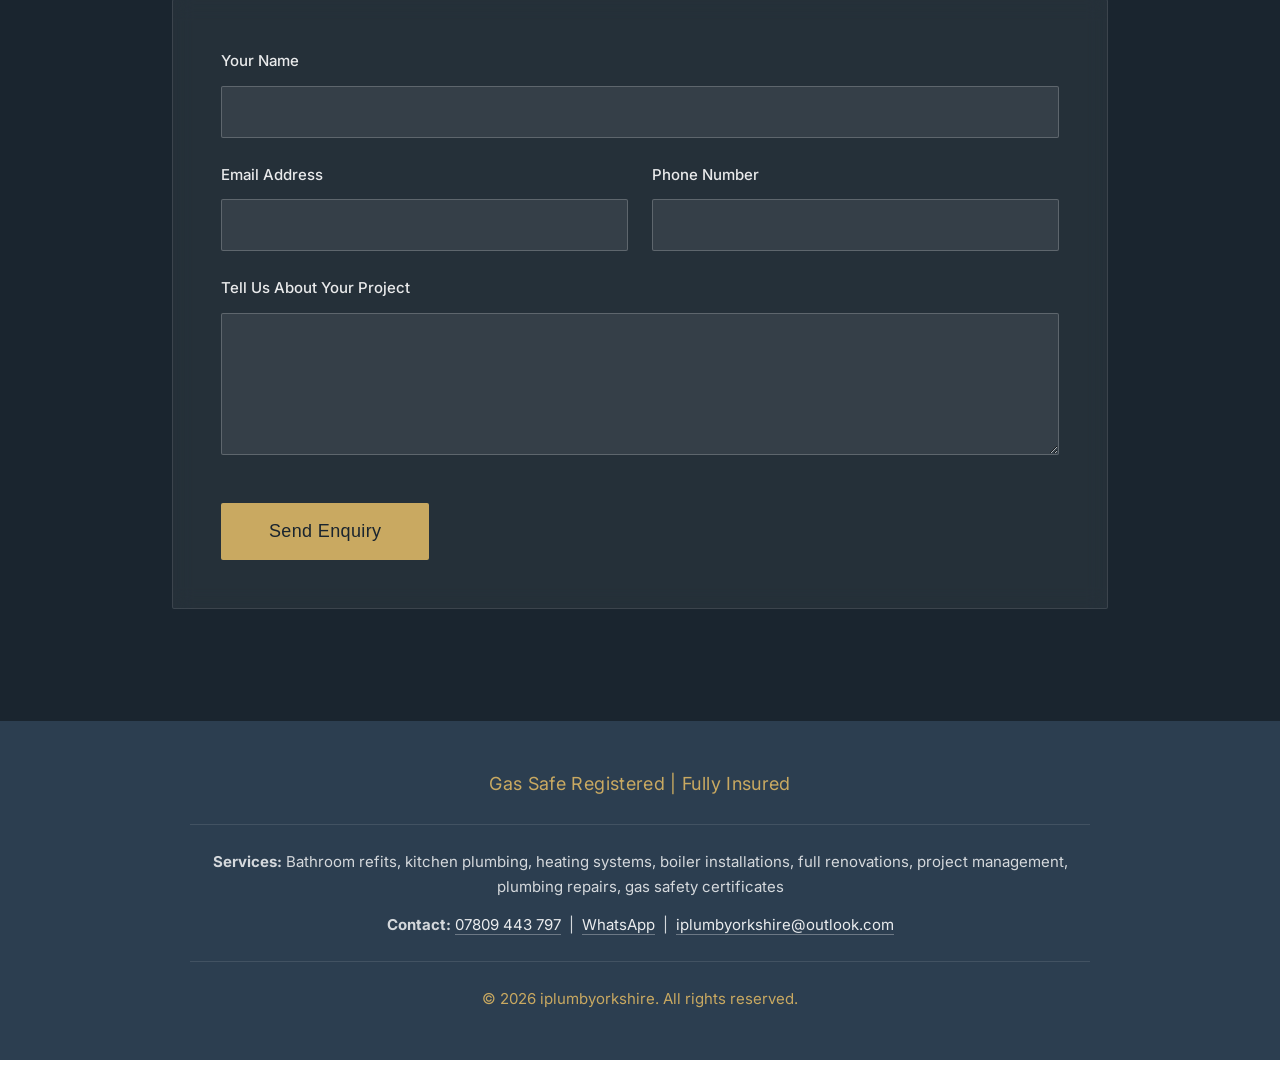
==== commit a04142ae: "Fix email overflow in contact cards Long email address clipped at the card edge on desktop. Allow wr" ====
--- a/index.html
+++ b/index.html
@@ -622,7 +622,7 @@
 
                 <a href="mailto:iplumbyorkshire@outlook.com" class="contact-method-card">
                     <div class="contact-method-label">Email Us</div>
-                    <div class="contact-method-value">iplumbyorkshire@outlook.com</div>
+                    <div class="contact-method-value">iplumbyorkshire@<wbr>outlook.com</div>
                 </a>
             </div>
 
--- a/styles.css
+++ b/styles.css
@@ -1067,6 +1067,7 @@
     position: relative;
     z-index: 1;
     transition: color 0.3s ease;
+    overflow-wrap: anywhere;
 }
 
 .contact-method-card:hover .contact-method-value {
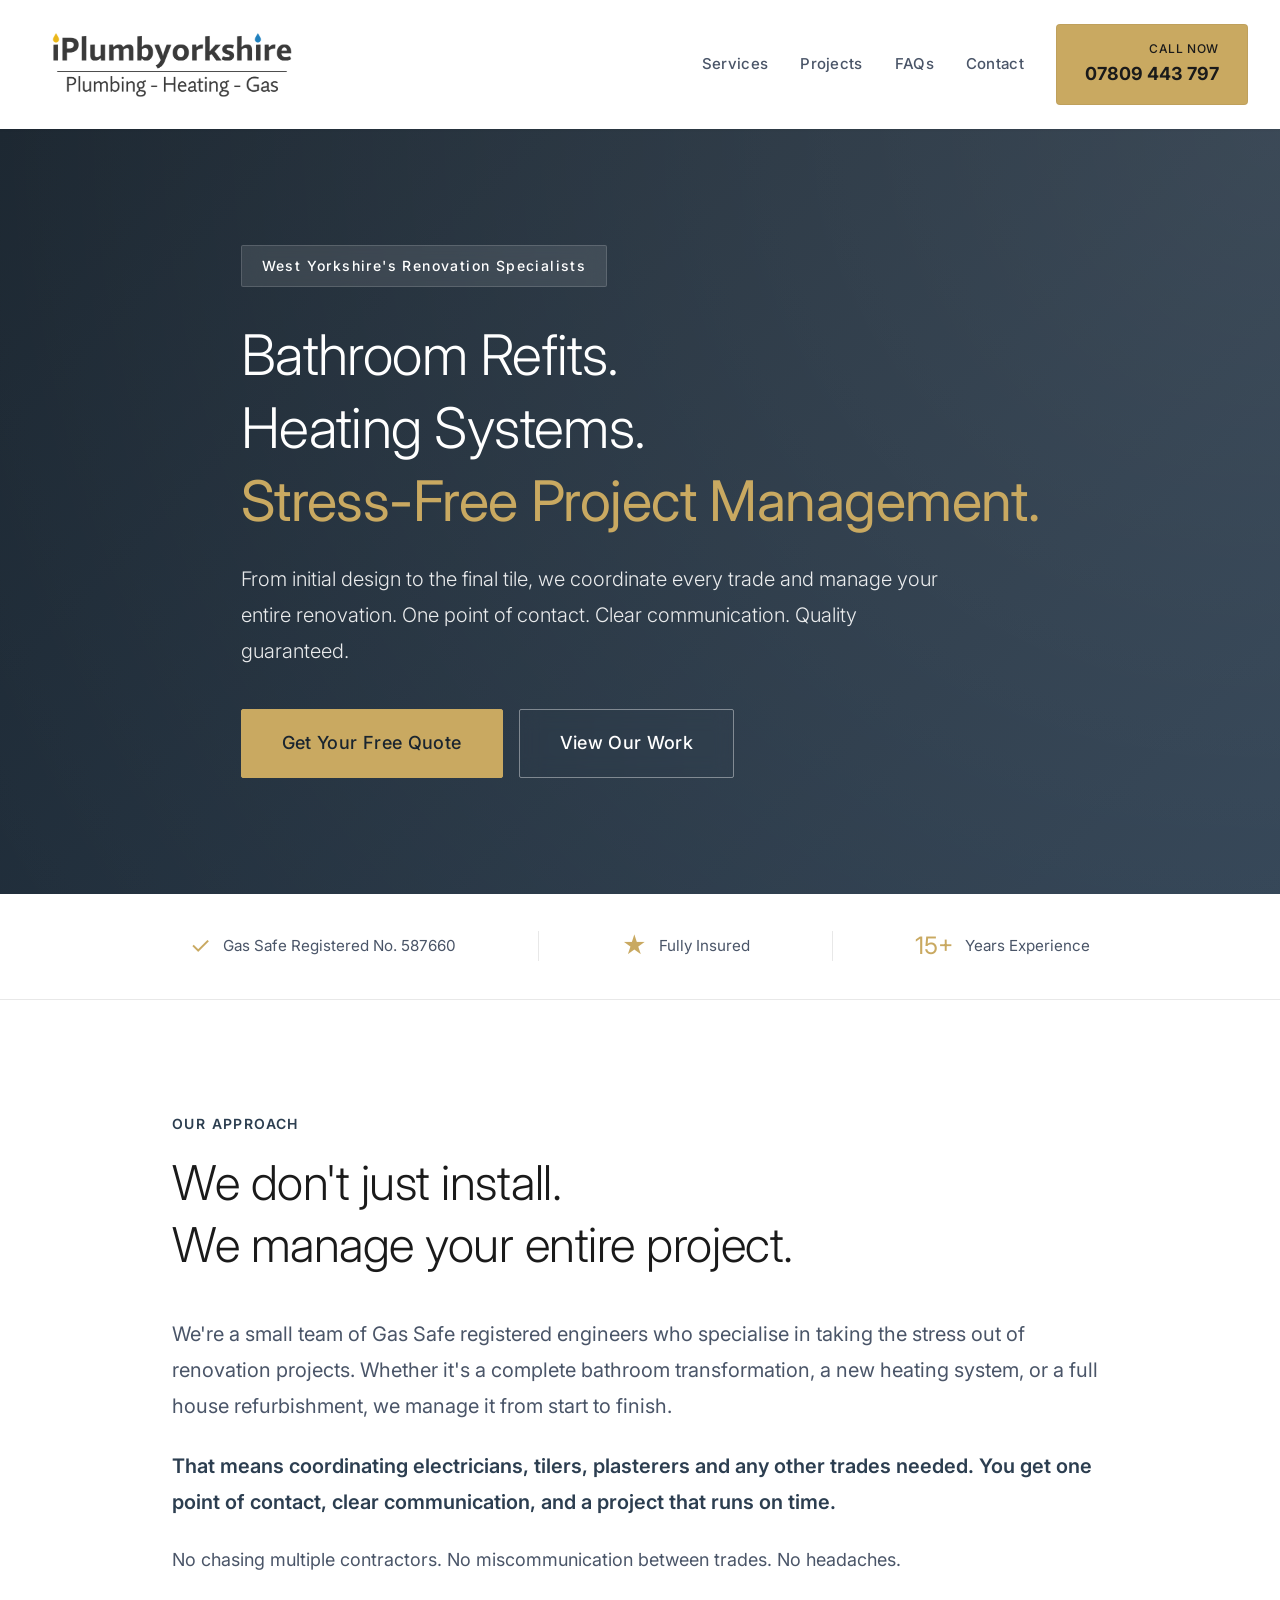
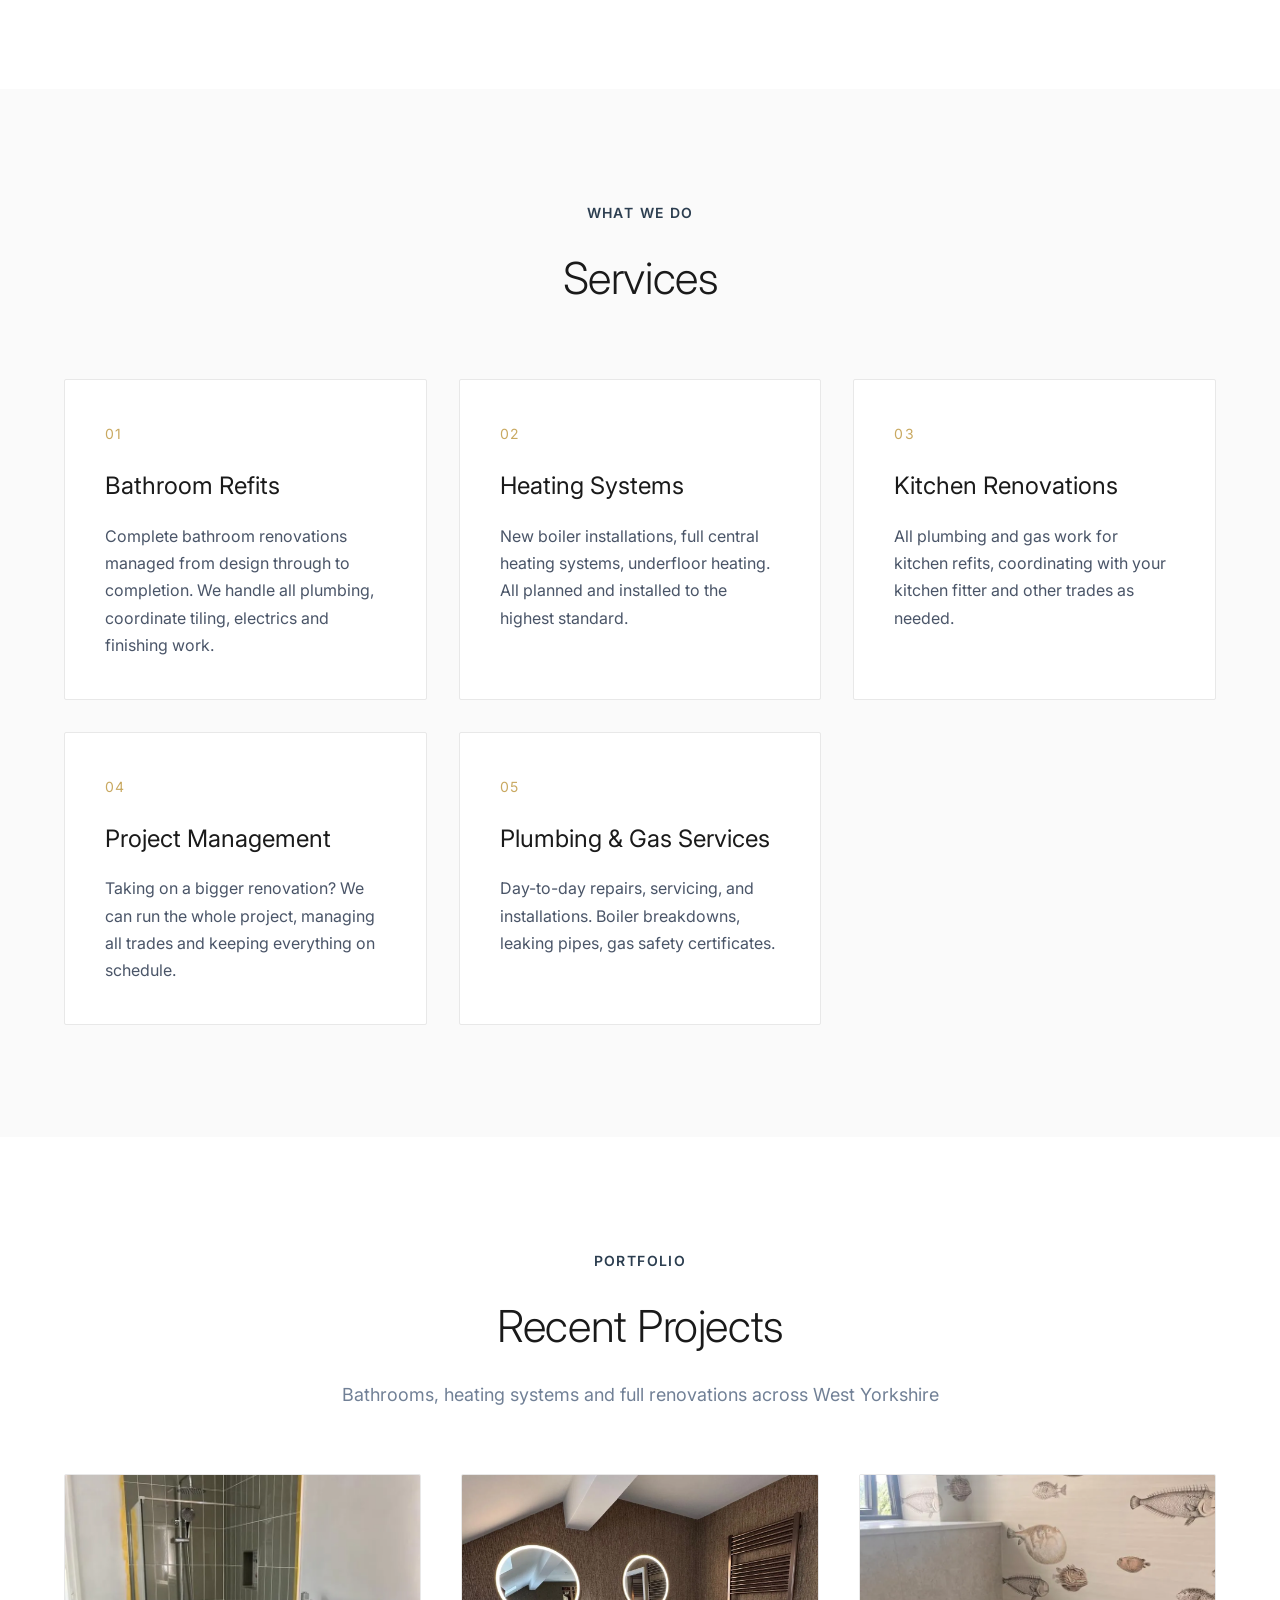
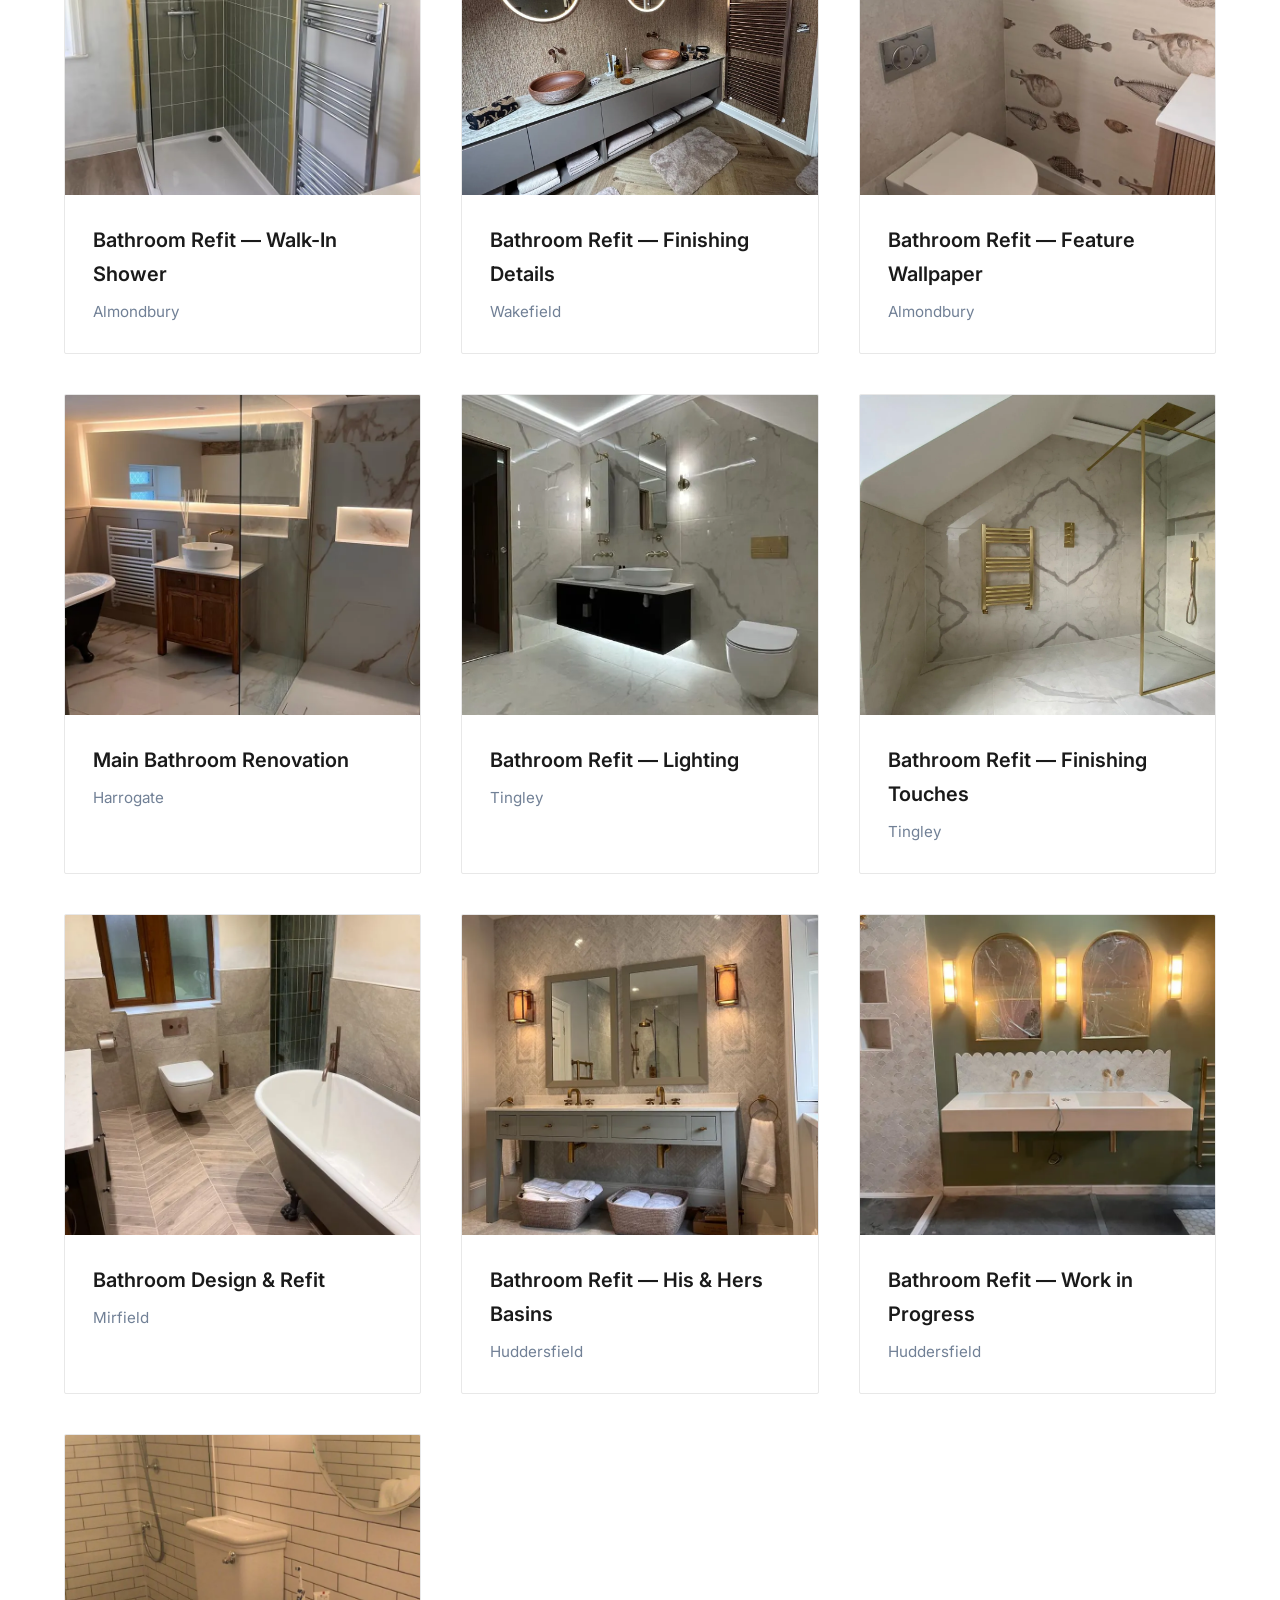
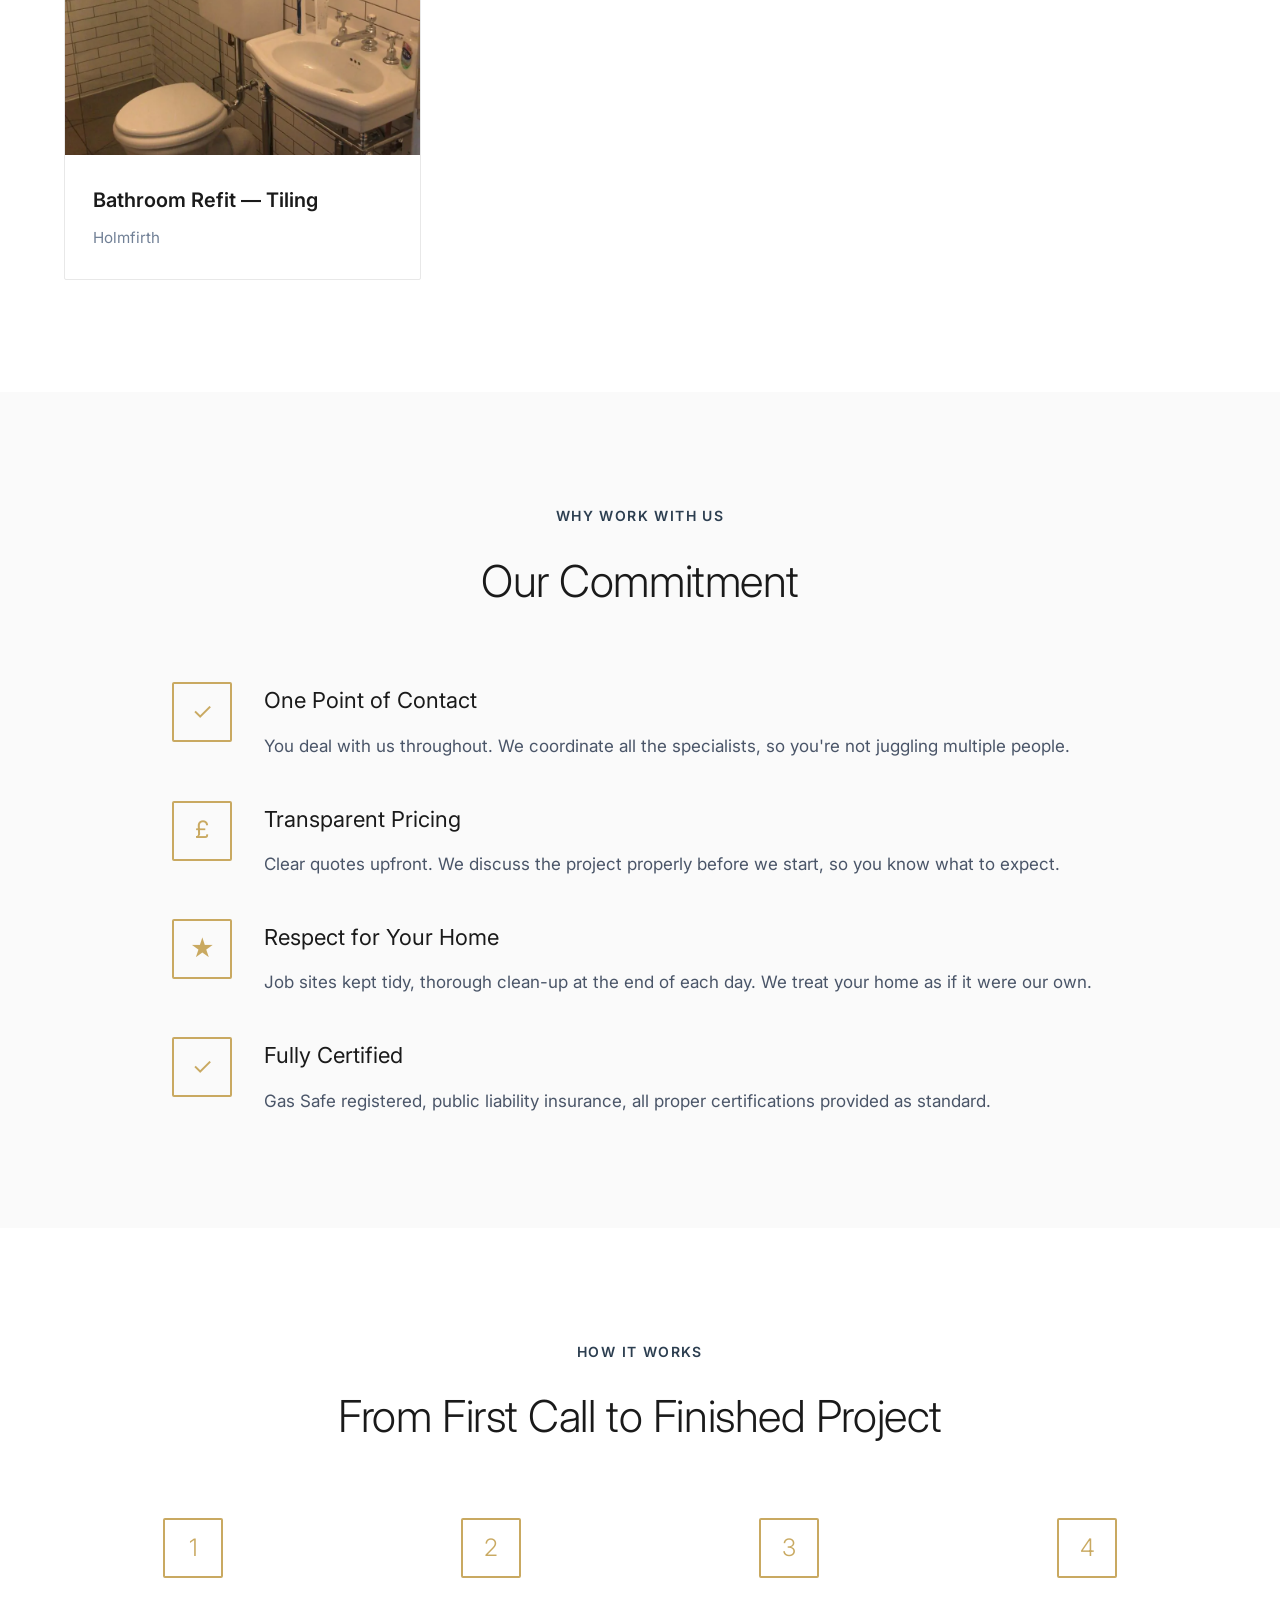
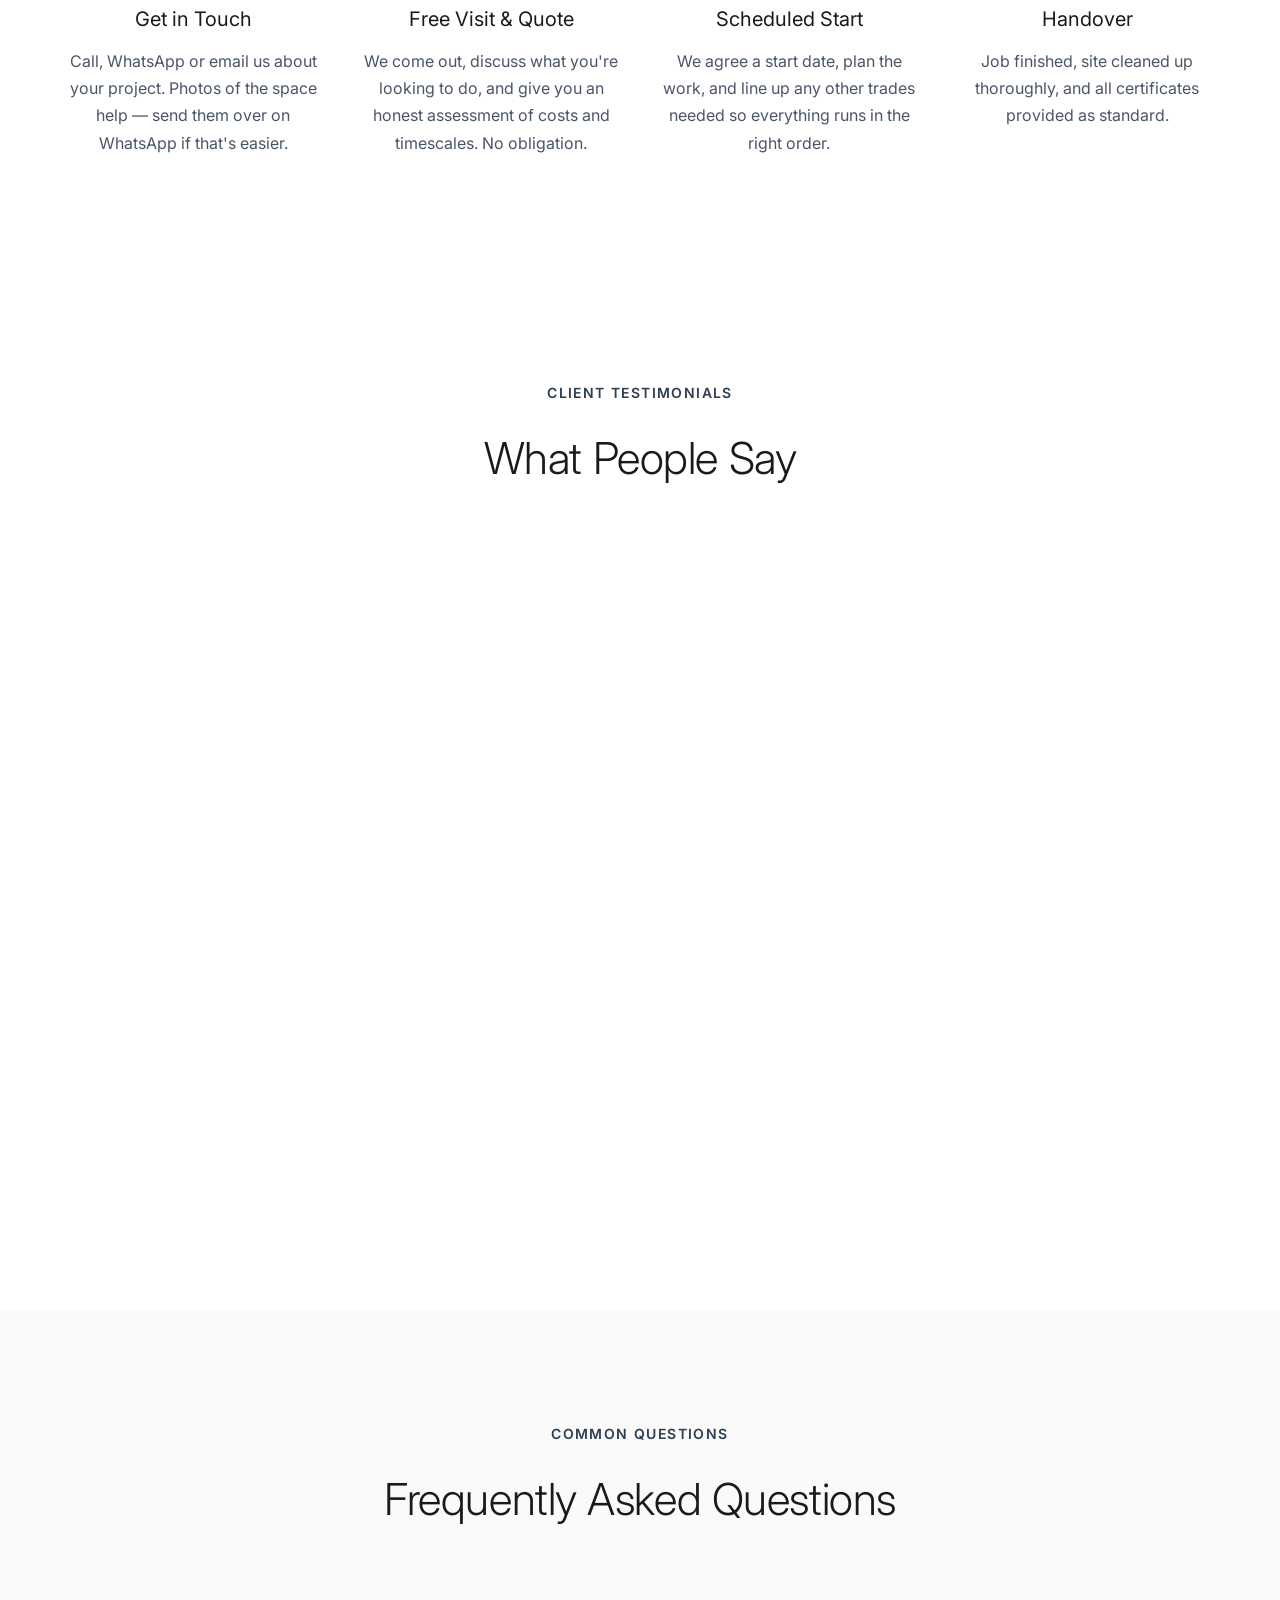
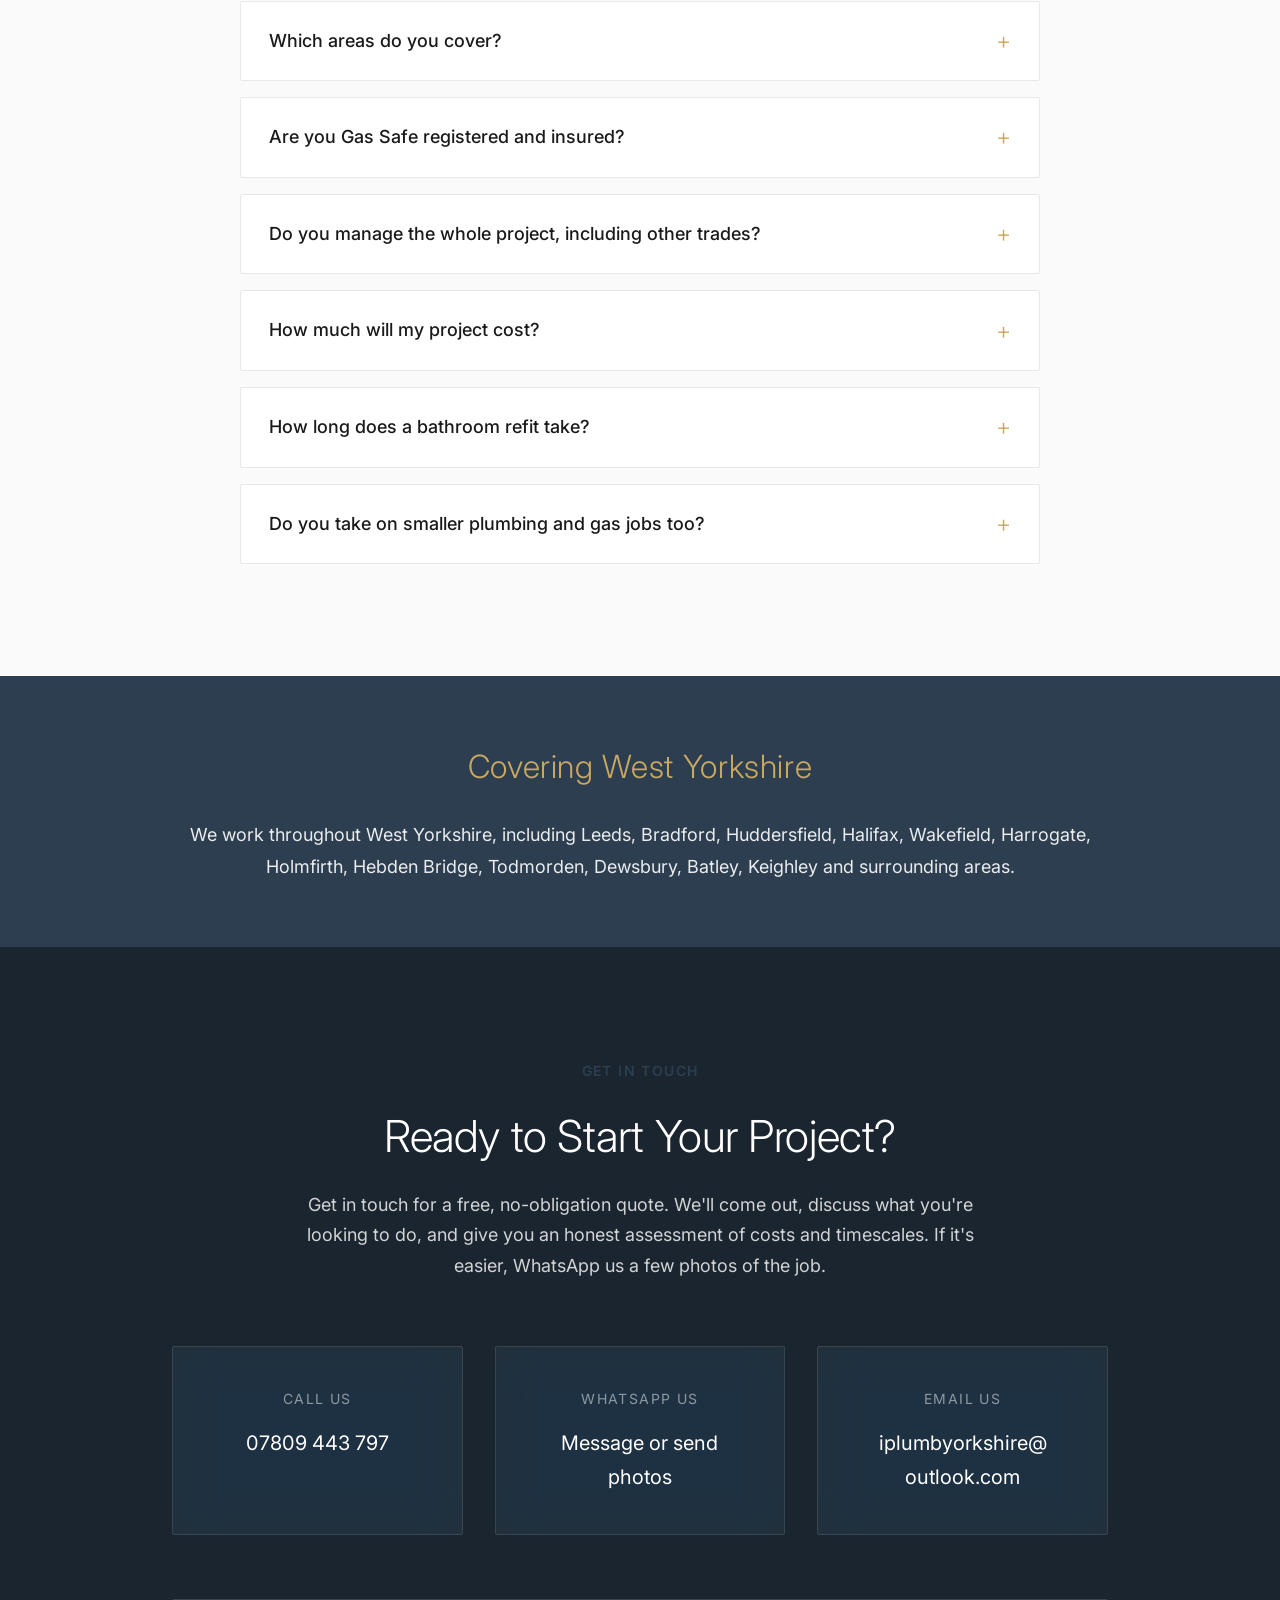
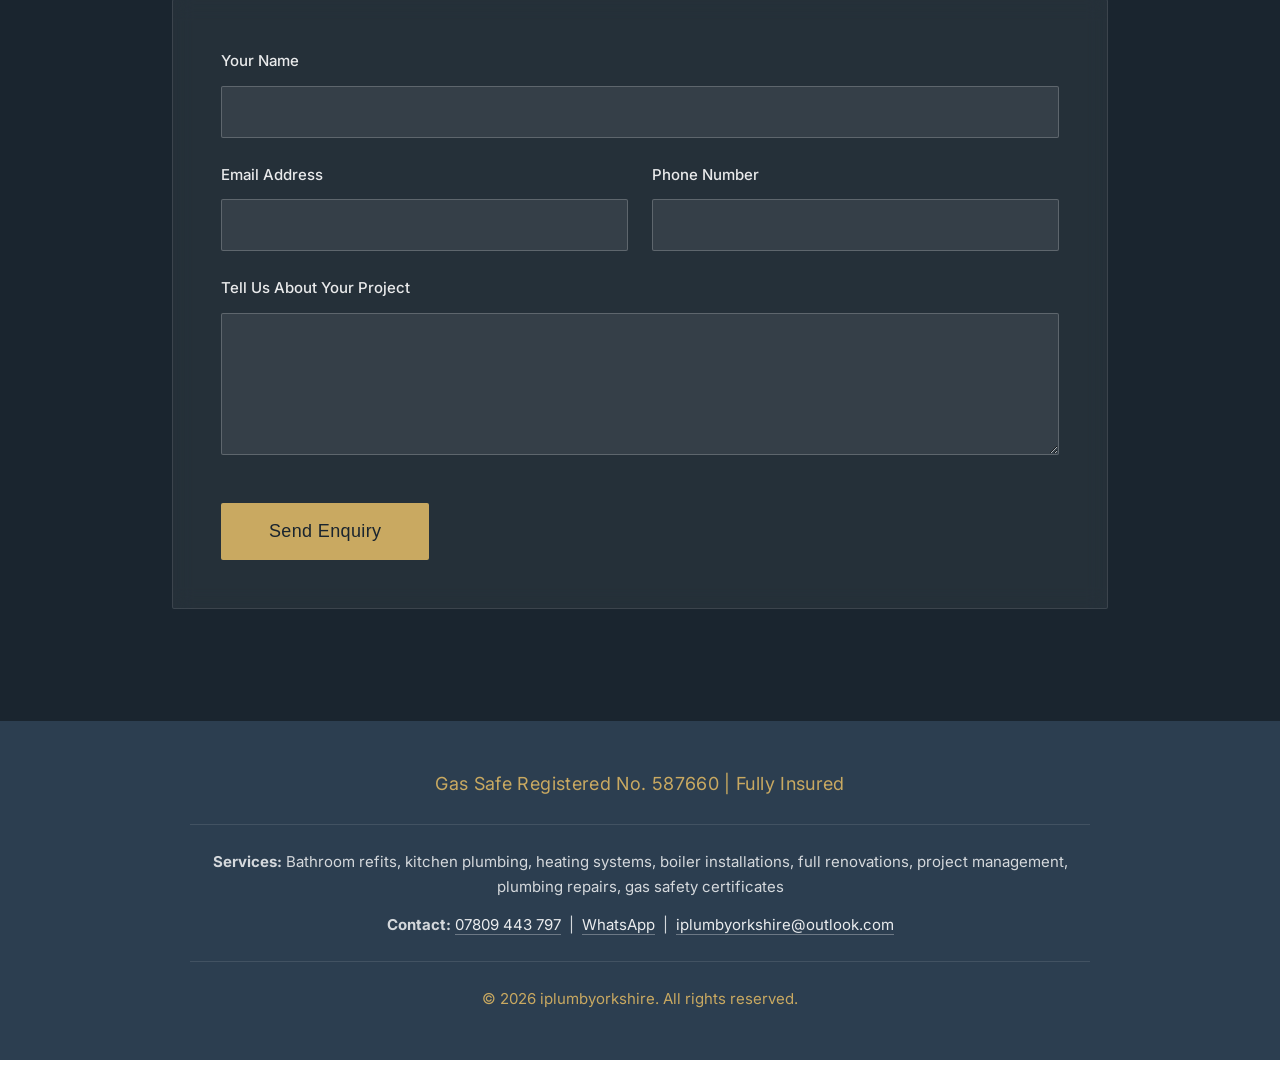
==== commit ef281372: "Display Gas Safe registration number 587660 Shown in the trust bar, FAQ answer (with link to the Gas" ====
--- a/index.html
+++ b/index.html
@@ -42,6 +42,11 @@
         "description": "A small team of Gas Safe registered engineers specialising in bathroom refits, heating systems and fully managed renovation projects across West Yorkshire. One point of contact, clear communication, and coordination of all trades from start to finish.",
         "telephone": "+447809443797",
         "email": "iplumbyorkshire@outlook.com",
+        "identifier": {
+            "@type": "PropertyValue",
+            "name": "Gas Safe Register registration number",
+            "value": "587660"
+        },
         "address": {
             "@type": "PostalAddress",
             "addressRegion": "West Yorkshire",
@@ -146,7 +151,7 @@
                 "name": "Are you Gas Safe registered and insured?",
                 "acceptedAnswer": {
                     "@type": "Answer",
-                    "text": "Yes. We're Gas Safe registered with public liability insurance, and all proper certifications are provided as standard."
+                    "text": "Yes. We're Gas Safe registered (registration number 587660) with public liability insurance, and all proper certifications are provided as standard. You can verify our registration on the Gas Safe Register."
                 }
             },
             {
@@ -237,7 +242,7 @@
         <div class="trust-container">
             <div class="trust-item">
                 <div class="trust-icon" aria-hidden="true">✓</div>
-                <div class="trust-text">Gas Safe Registered</div>
+                <div class="trust-text">Gas Safe Registered No. 587660</div>
             </div>
             <div class="trust-divider"></div>
             <div class="trust-item">
@@ -568,7 +573,7 @@
 
                 <details class="faq-item">
                     <summary class="faq-question">Are you Gas Safe registered and insured?</summary>
-                    <p class="faq-answer">Yes. We're Gas Safe registered with public liability insurance, and all proper certifications are provided as standard.</p>
+                    <p class="faq-answer">Yes. We're Gas Safe registered (registration number 587660) with public liability insurance, and all proper certifications are provided as standard. You can verify our registration on the <a href="https://www.gassaferegister.co.uk/" target="_blank" rel="noopener" class="faq-link">Gas Safe Register</a>.</p>
                 </details>
 
                 <details class="faq-item">
@@ -662,7 +667,7 @@
     <!-- Footer -->
     <footer class="footer">
         <div class="footer-container">
-            <div class="footer-badge">Gas Safe Registered | Fully Insured</div>
+            <div class="footer-badge">Gas Safe Registered No. 587660 | Fully Insured</div>
             <div class="footer-divider"></div>
             <p class="footer-text"><strong>Services:</strong> Bathroom refits, kitchen plumbing, heating systems, boiler installations, full renovations, project management, plumbing repairs, gas safety certificates</p>
             <p class="footer-text"><strong>Contact:</strong> <a href="tel:07809443797" class="footer-link">07809 443 797</a> &nbsp;|&nbsp; <a href="https://wa.me/447809443797" target="_blank" rel="noopener" class="footer-link">WhatsApp</a> &nbsp;|&nbsp; <a href="mailto:iplumbyorkshire@outlook.com" class="footer-link">iplumbyorkshire@outlook.com</a></p>
--- a/styles.css
+++ b/styles.css
@@ -962,6 +962,18 @@
     color: var(--text-medium);
 }
 
+.faq-link {
+    color: var(--brand-blue);
+    text-decoration: underline;
+    text-decoration-color: var(--brand-accent);
+    text-underline-offset: 3px;
+    transition: color 0.3s ease;
+}
+
+.faq-link:hover {
+    color: var(--brand-accent-dark);
+}
+
 /* ========================================
    SERVICE AREAS SECTION
    ======================================== */
